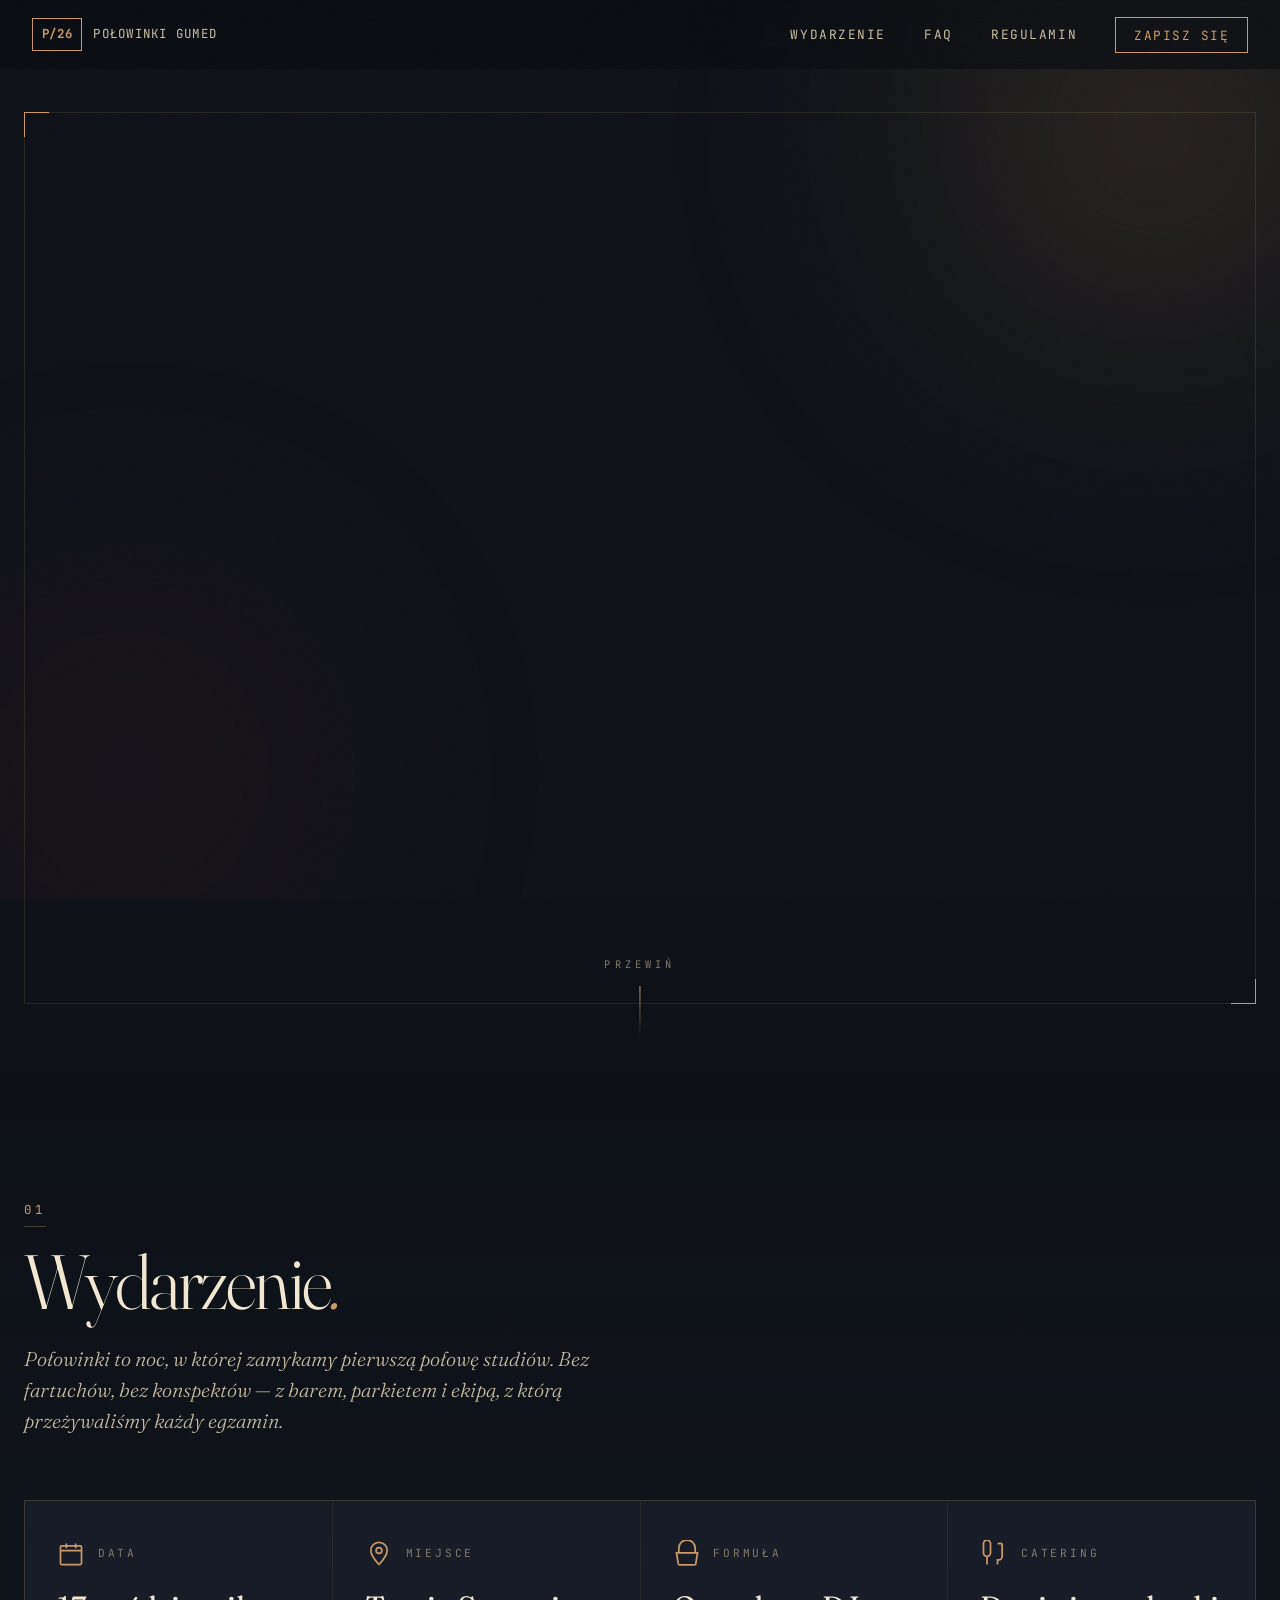
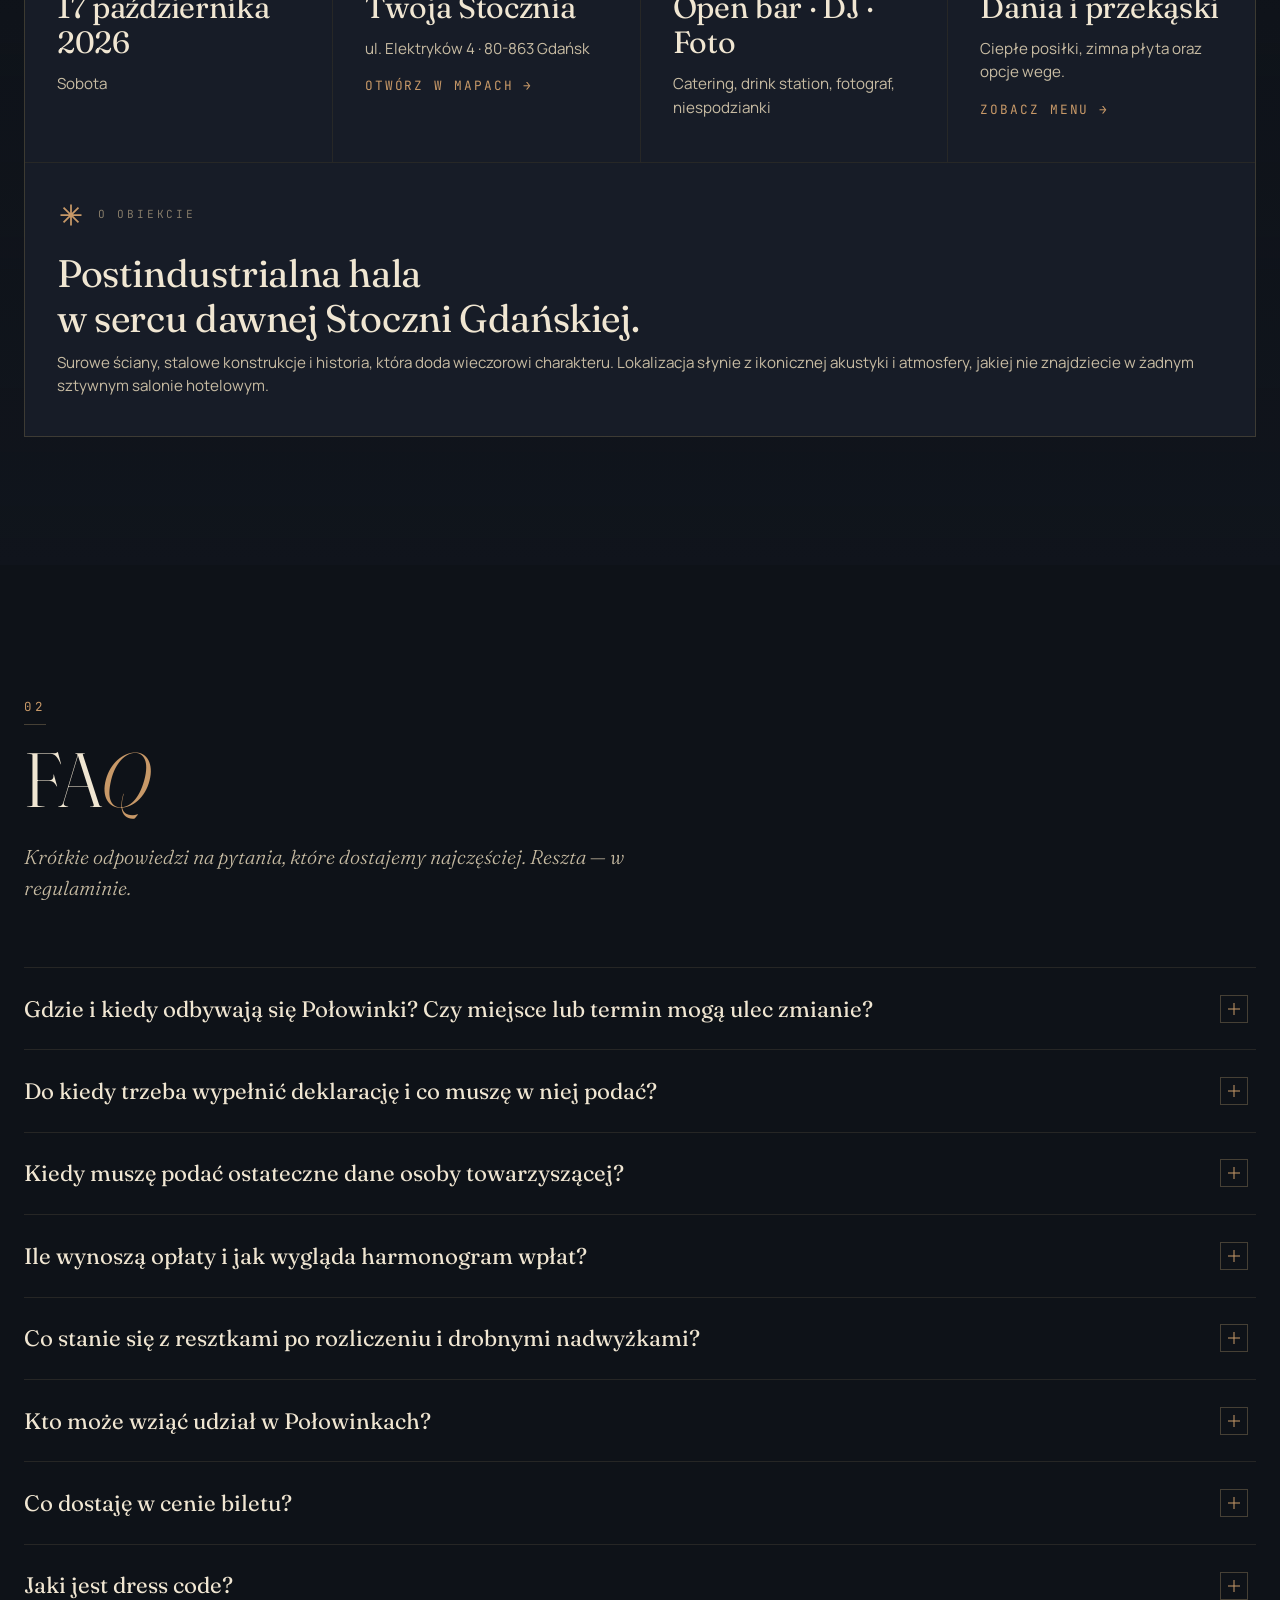
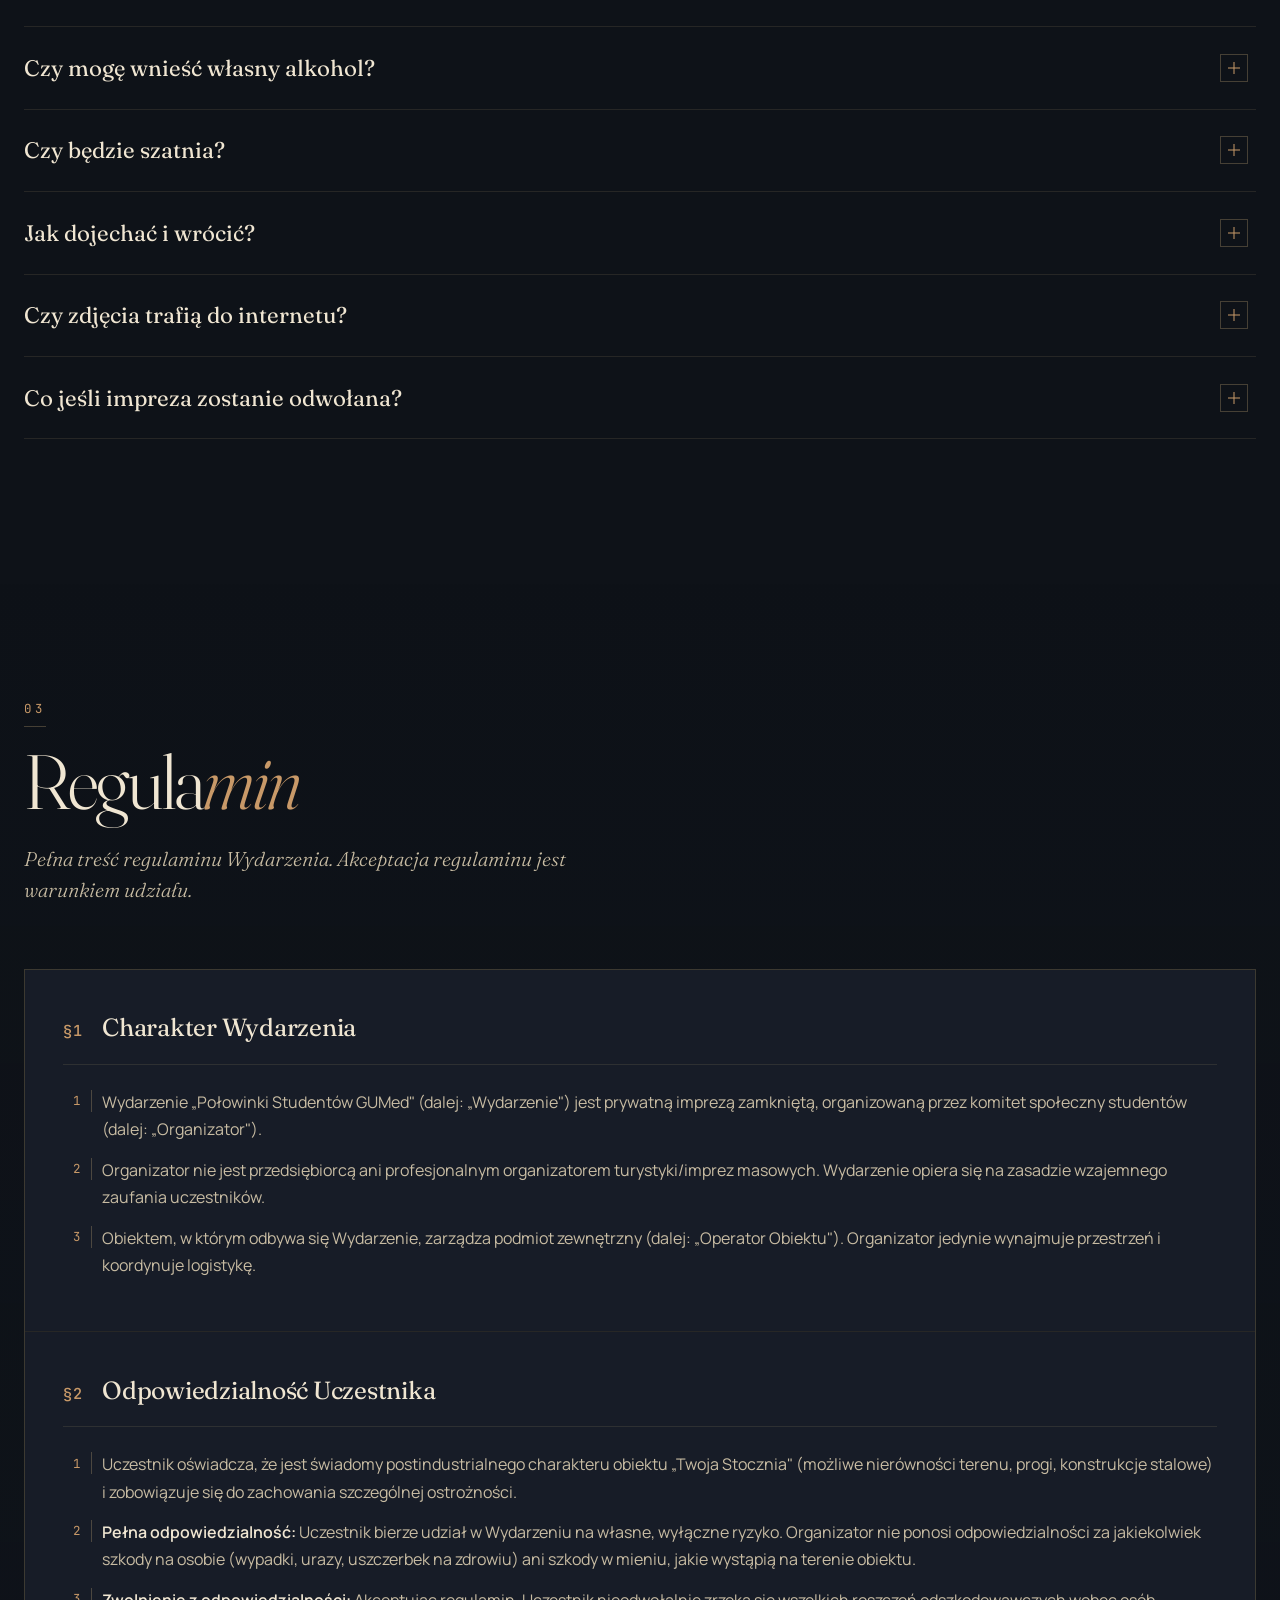
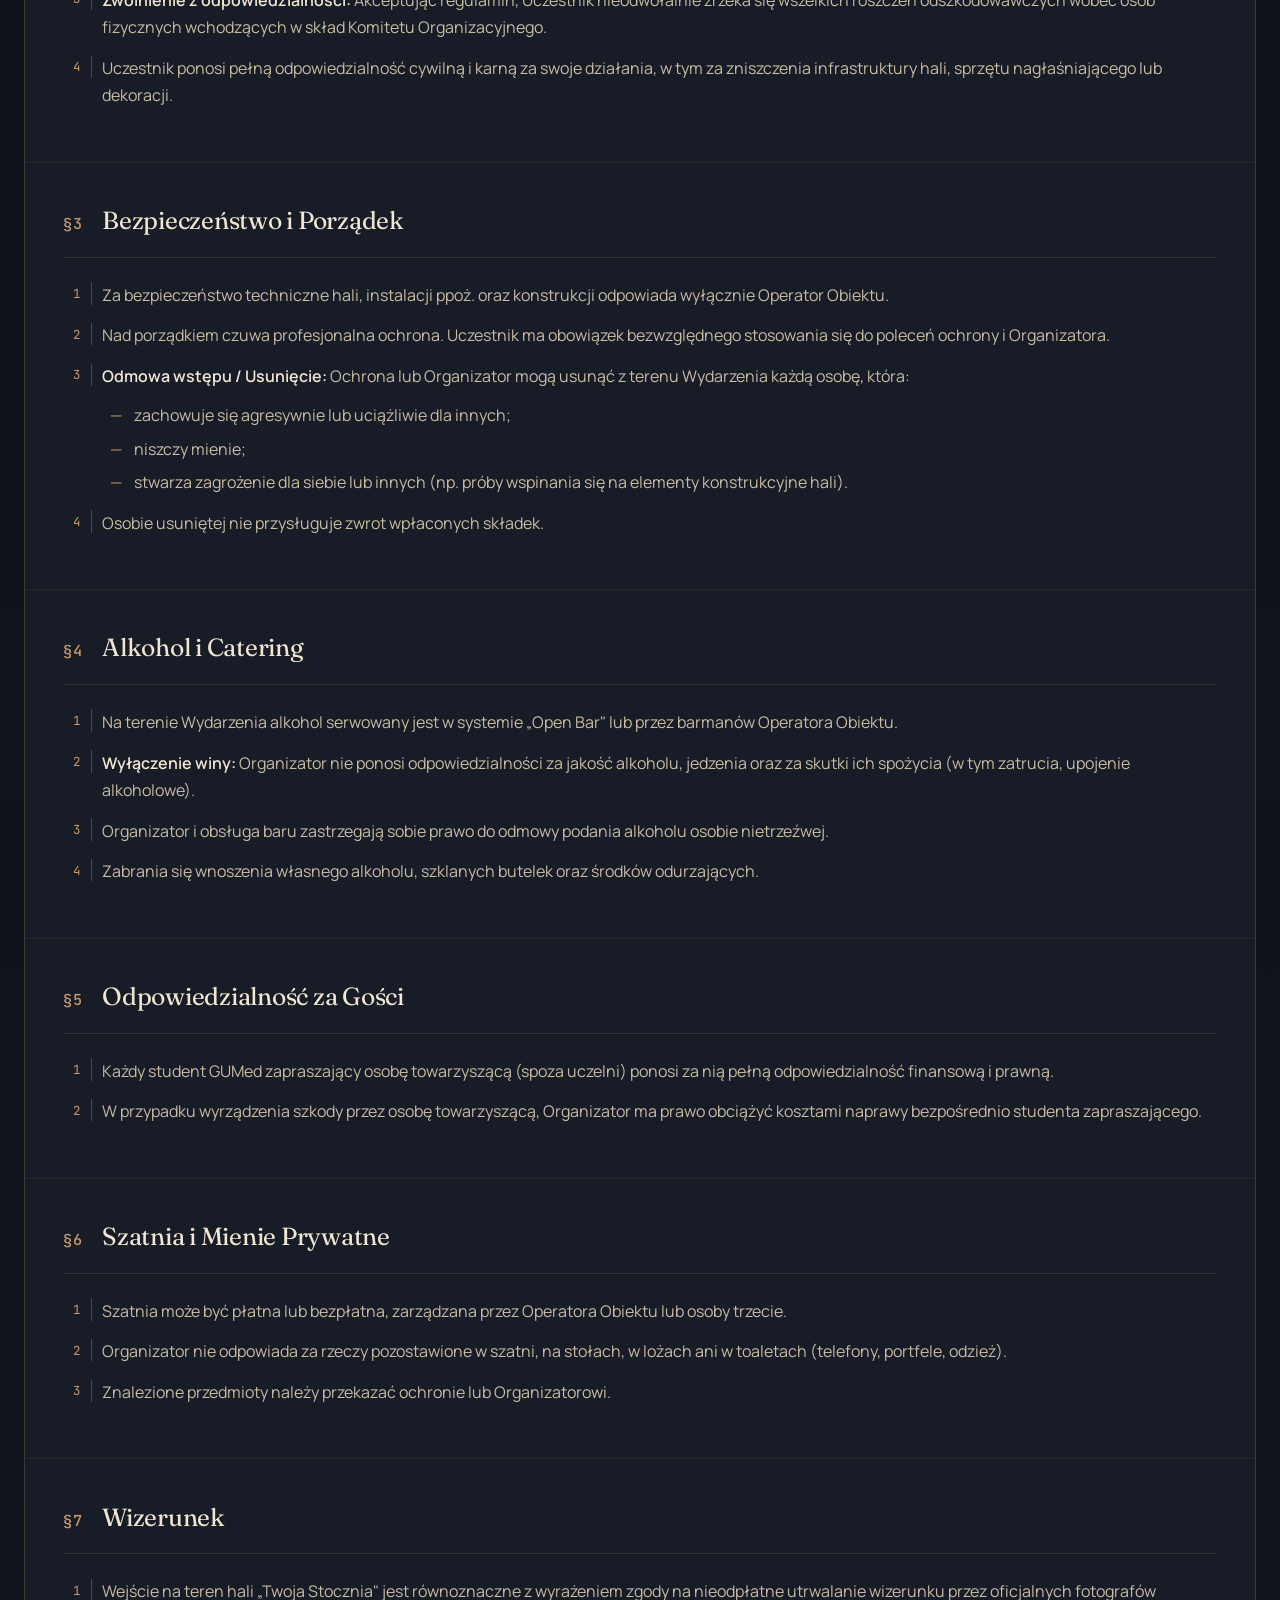
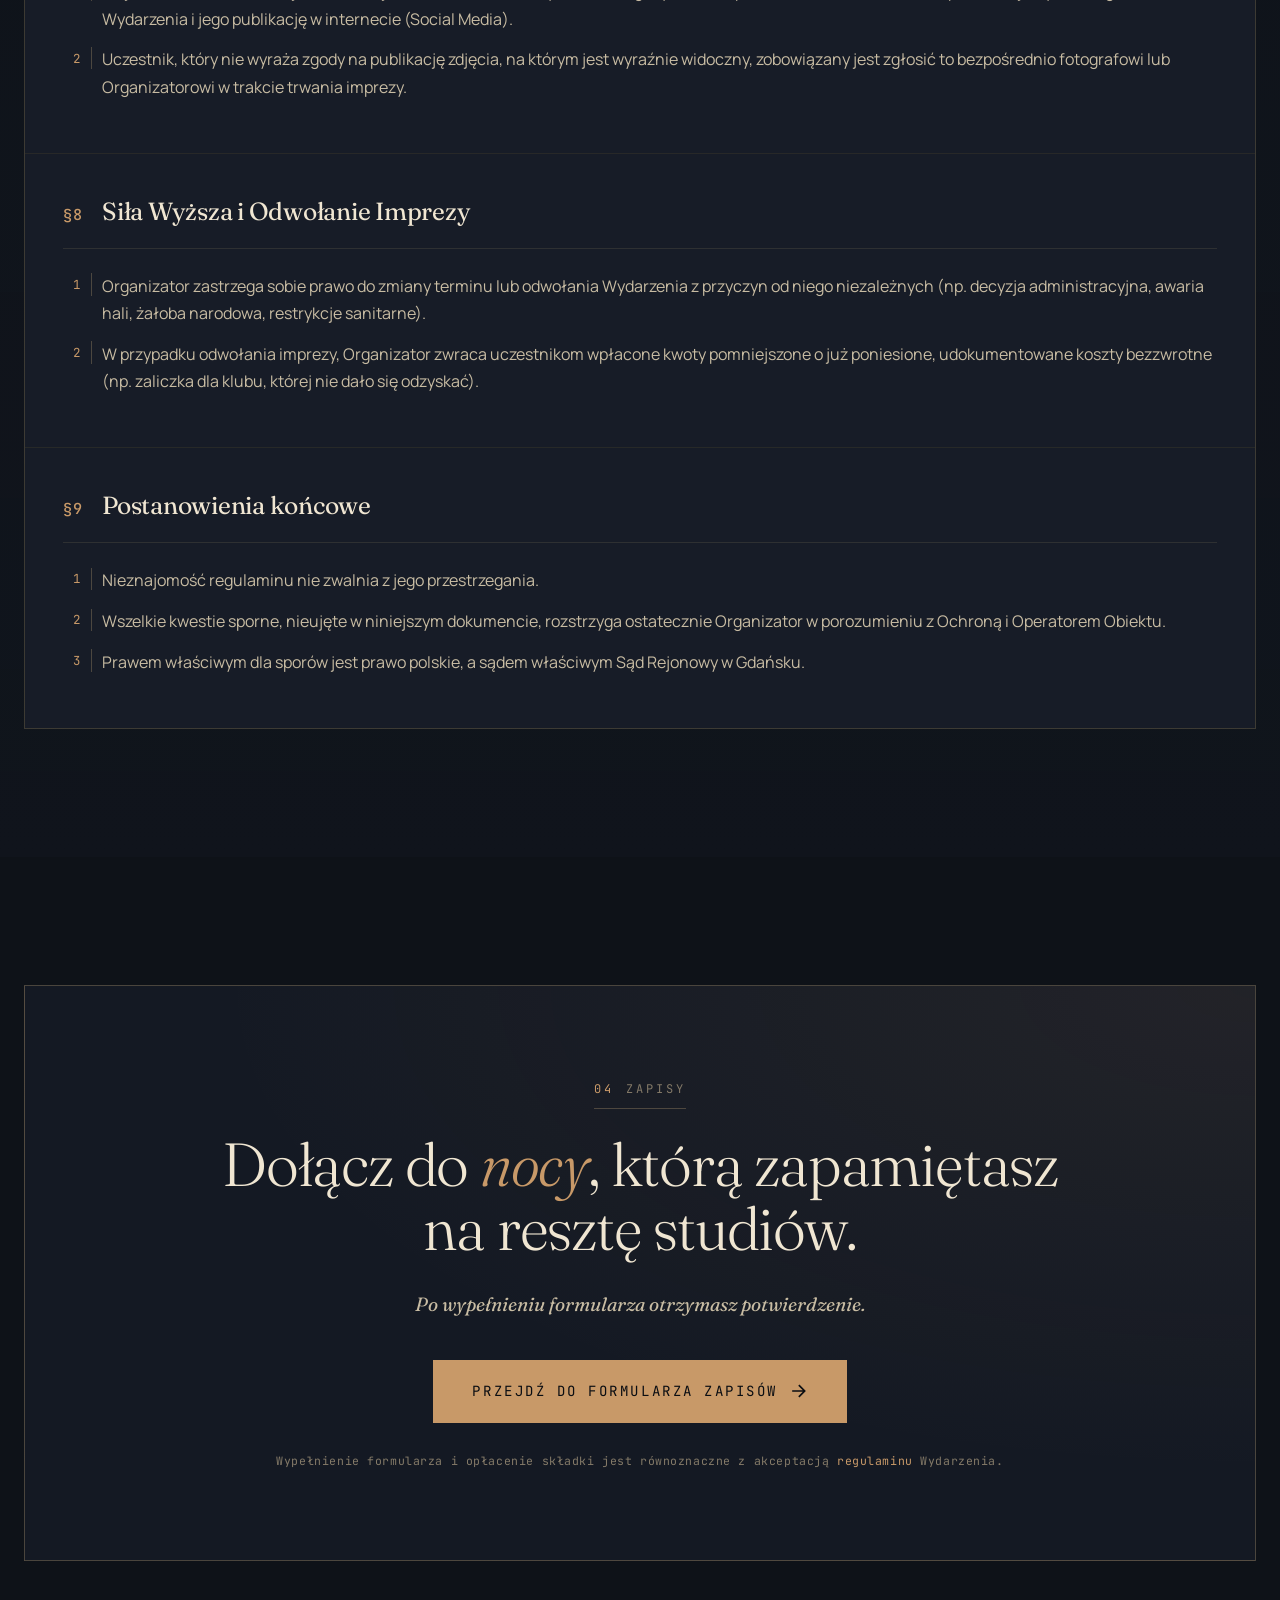
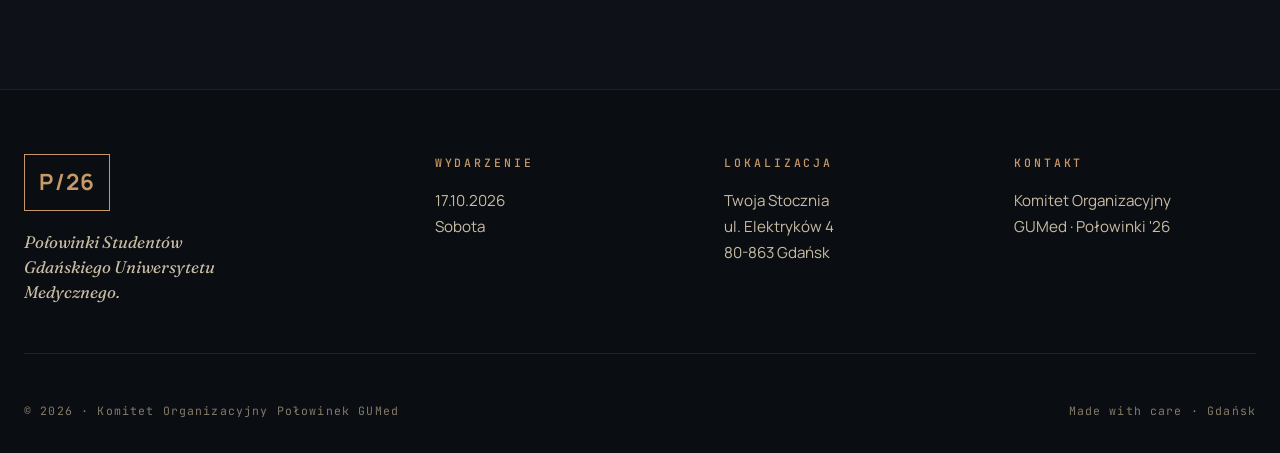
==== index.html @ 8d9089cb "Add files via upload" ====
<!DOCTYPE html>
<html lang="pl">
<head>
    <meta charset="UTF-8">
    <meta name="viewport" content="width=device-width, initial-scale=1.0">
    <meta name="description" content="Połowinki Studentów GUMed 2026 — 17 października, Twoja Stocznia w Gdańsku. Wieczór, który zapamiętasz na resztę studiów.">
    <meta property="og:title" content="Połowinki GUMed 2026">
    <meta property="og:description" content="17.10.2026 · Twoja Stocznia · Gdańsk">
    <title>Połowinki GUMed 2026 — Twoja Stocznia</title>

    <link rel="preconnect" href="https://fonts.googleapis.com">
    <link rel="preconnect" href="https://fonts.gstatic.com" crossorigin>
    <link href="https://fonts.googleapis.com/css2?family=Fraunces:ital,opsz,wght@0,9..144,300..900;1,9..144,300..900&family=Manrope:wght@300;400;500;600;700&family=JetBrains+Mono:wght@300;400;500;700&display=swap" rel="stylesheet">

    <link rel="stylesheet" href="styles.css">
</head>
<body>

    <!-- Grain overlay -->
    <div class="grain" aria-hidden="true"></div>

    <!-- Ambient glow -->
    <div class="ambient" aria-hidden="true">
        <div class="glow glow-1"></div>
        <div class="glow glow-2"></div>
    </div>

    <!-- Nav -->
    <nav class="nav">
        <div class="nav-inner">
            <a href="#top" class="nav-brand">
                <span class="brand-mark">P/26</span>
                <span class="brand-text">Połowinki GUMed</span>
            </a>
            <ul class="nav-links">
                <li><a href="#wydarzenie">Wydarzenie</a></li>
                <li><a href="#faq">FAQ</a></li>
                <li><a href="#regulamin">Regulamin</a></li>
                <li><a href="#zapisy" class="nav-cta">Zapisz się</a></li>
            </ul>
            <button class="nav-toggle" aria-label="Menu" aria-expanded="false">
                <span></span><span></span><span></span>
            </button>
        </div>
    </nav>

    <!-- HERO -->
    <header id="top" class="hero">
        <div class="hero-frame">

            <div class="hero-meta hero-meta-tl reveal">
                <span class="line"></span>
                <span>54°21′57″N · 18°39′07″E</span>
            </div>
            <div class="hero-meta hero-meta-tr reveal">
                <span>Hala / Twoja Stocznia</span>
                <span class="line"></span>
            </div>

            <div class="hero-content">
                <p class="eyebrow reveal">Gdański Uniwersytet Medyczny · Edycja 2026</p>

                <h1 class="hero-title">
                    <span class="reveal">Poło<em>winki</em></span>
                    <span class="hero-year reveal">'26</span>
                </h1>

                <p class="hero-tagline reveal">
                    Pół drogi za nami. Wieczór, który warto zapamiętać —<br>
                    w hali, która sama jest legendą.
                </p>

                <!-- COUNTDOWN -->
                <div class="countdown reveal" aria-label="Odliczanie do wydarzenia">
                    <div class="countdown-label">
                        <span class="line short"></span>
                        <span>Do startu</span>
                        <span class="line short"></span>
                    </div>
                    <div class="countdown-grid">
                        <div class="cd-unit">
                            <span class="cd-value" id="cd-days">000</span>
                            <span class="cd-key">dni</span>
                        </div>
                        <div class="cd-sep">:</div>
                        <div class="cd-unit">
                            <span class="cd-value" id="cd-hours">00</span>
                            <span class="cd-key">godz</span>
                        </div>
                        <div class="cd-sep">:</div>
                        <div class="cd-unit">
                            <span class="cd-value" id="cd-minutes">00</span>
                            <span class="cd-key">min</span>
                        </div>
                        <div class="cd-sep">:</div>
                        <div class="cd-unit">
                            <span class="cd-value" id="cd-seconds">00</span>
                            <span class="cd-key">sek</span>
                        </div>
                    </div>
                </div>

                <div class="hero-cta reveal">
                    <a href="#zapisy" class="btn btn-primary">
                        <span>Rezerwuję miejsce</span>
                        <svg width="16" height="16" viewBox="0 0 24 24" fill="none" stroke="currentColor" stroke-width="2"><path d="M5 12h14M13 5l7 7-7 7"/></svg>
                    </a>
                    <a href="#wydarzenie" class="btn btn-ghost">
                        <span>Co, gdzie, kiedy</span>
                    </a>
                </div>
            </div>

            <div class="hero-meta hero-meta-bl reveal">
                <span class="line"></span>
                <span>17 · 10 · 2026</span>
            </div>
            <div class="hero-meta hero-meta-br reveal">
                <span>Sobota</span>
                <span class="line"></span>
            </div>
        </div>

        <div class="scroll-cue" aria-hidden="true">
            <span>przewiń</span>
            <span class="scroll-line"></span>
        </div>
    </header>

    <!-- WYDARZENIE / DETAILS -->
    <section id="wydarzenie" class="section section-details">
        <div class="container">
            <div class="section-head">
                <span class="section-num">01</span>
                <h2 class="section-title">Wydarzenie<em>.</em></h2>
                <p class="section-lede">
                    Połowinki to noc, w której zamykamy pierwszą połowę studiów. Bez fartuchów, bez konspektów —
                    z barem, parkietem i ekipą, z którą przeżywaliśmy każdy egzamin.
                </p>
            </div>

            <div class="details-grid">
                <article class="detail-card">
                    <div class="detail-card-head">
                        <span class="detail-icon">
                            <svg viewBox="0 0 24 24" fill="none" stroke="currentColor" stroke-width="1.5">
                                <rect x="3" y="5" width="18" height="16" rx="1"/>
                                <path d="M3 9h18M8 3v4M16 3v4"/>
                            </svg>
                        </span>
                        <span class="detail-label">Data</span>
                    </div>
                    <h3 class="detail-value">17 października 2026</h3>
                    <p class="detail-meta">Sobota</p>
                </article>

                <article class="detail-card">
                    <div class="detail-card-head">
                        <span class="detail-icon">
                            <svg viewBox="0 0 24 24" fill="none" stroke="currentColor" stroke-width="1.5">
                                <path d="M12 21s-7-7.5-7-12a7 7 0 0114 0c0 4.5-7 12-7 12z"/>
                                <circle cx="12" cy="9" r="2.5"/>
                            </svg>
                        </span>
                        <span class="detail-label">Miejsce</span>
                    </div>
                    <h3 class="detail-value">Twoja Stocznia</h3>
                    <p class="detail-meta">ul. Elektryków 4 · 80-863 Gdańsk</p>
                    <a href="https://maps.google.com/?q=Twoja+Stocznia+Elektryk%C3%B3w+4+Gda%C5%84sk" target="_blank" rel="noopener" class="detail-link">
                        Otwórz w mapach →
                    </a>
                </article>

                <article class="detail-card">
                    <div class="detail-card-head">
                        <span class="detail-icon">
                            <svg viewBox="0 0 24 24" fill="none" stroke="currentColor" stroke-width="1.5">
                                <path d="M5 11V7a7 7 0 0114 0v4"/>
                                <path d="M3 11h18l-1.5 9.5a1 1 0 01-1 .85h-13a1 1 0 01-1-.85L3 11z"/>
                            </svg>
                        </span>
                        <span class="detail-label">Formuła</span>
                    </div>
                    <h3 class="detail-value">Open bar · DJ · Foto</h3>
                    <p class="detail-meta">Catering, drink station, fotograf, niespodzianki</p>
                </article>

                <article class="detail-card">
                    <div class="detail-card-head">
                        <span class="detail-icon">
                            <svg viewBox="0 0 24 24" fill="none" stroke="currentColor" stroke-width="1.5">
                                <path d="M9 11V3a3 3 0 00-6 0v8c0 1.66 1.34 3 3 3h0c1.66 0 3-1.34 3-3z"/>
                                <path d="M6 14v7"/>
                                <path d="M19 3v11c0 1.66-1.34 3-3 3h-1v4"/>
                                <path d="M15 3h4"/>
                            </svg>
                        </span>
                        <span class="detail-label">Catering</span>
                    </div>
                    <h3 class="detail-value">Dania i przekąski</h3>
                    <p class="detail-meta">Ciepłe posiłki, zimna płyta oraz opcje wege.</p>
                    <a href="https://docs.google.com/document/d/1LWWIO0peQZLAxdT-zgbUD914sLw5LqYyNw_L5iSybtc/edit?usp=sharing" target="_blank" class="detail-link">
                        Zobacz menu →
                    </a>
                </article>

                <article class="detail-card detail-card-wide">
                    <div class="detail-card-head">
                        <span class="detail-icon">
                            <svg viewBox="0 0 24 24" fill="none" stroke="currentColor" stroke-width="1.5">
                                <path d="M12 3v18M3 12h18M5.6 5.6l12.8 12.8M18.4 5.6L5.6 18.4"/>
                            </svg>
                        </span>
                        <span class="detail-label">O obiekcie</span>
                    </div>
                    <h3 class="detail-value">Postindustrialna hala<br>w sercu dawnej Stoczni Gdańskiej.</h3>
                    <p class="detail-meta">
                        Surowe ściany, stalowe konstrukcje i historia, która doda wieczorowi charakteru.
                        Lokalizacja słynie z ikonicznej akustyki i atmosfery, jakiej nie znajdziecie w żadnym sztywnym salonie hotelowym.
                    </p>
                </article>
            </div>
        </div>
    </section>

    <!-- FAQ -->
    <section id="faq" class="section section-faq">
        <div class="container">
            <div class="section-head">
                <span class="section-num">02</span>
                <h2 class="section-title">FA<em>Q</em></h2>
                <p class="section-lede">Krótkie odpowiedzi na pytania, które dostajemy najczęściej. Reszta — w regulaminie.</p>
            </div>

            <div class="faq-list">
                
                <!-- Zaktualizowane pytania o wydarzenie i logistykę -->
                <details class="faq-item">
                    <summary>
                        <span class="faq-q">Gdzie i kiedy odbywają się Połowinki? Czy miejsce lub termin mogą ulec zmianie?</span>
                        <span class="faq-icon" aria-hidden="true"></span>
                    </summary>
                    <div class="faq-a">
                        <p>Widzimy się w sobotę 17 października w obiekcie Twoja Stocznia przy ul. Elektryków 4 w Gdańsku. Zmiana terminu lub miejsca nie wchodzi w grę – data i lokalizacja są już ostatecznie przypieczętowane.</p>
                    </div>
                </details>
                
                <details class="faq-item">
                    <summary>
                        <span class="faq-q">Do kiedy trzeba wypełnić deklarację i co muszę w niej podać?</span>
                        <span class="faq-icon" aria-hidden="true"></span>
                    </summary>
                    <div class="faq-a">
                        <p>Formularz deklaracji należy wypełnić do 13 maja (środa). Zależy nam, abyś na tym etapie podjął ostateczną decyzję co do tego, czy bierzesz w wydarzeniu udział z osobą towarzyszącą, czy decydujesz się na bilet pojedynczy.</p>
                    </div>
                </details>

                <details class="faq-item">
                    <summary>
                        <span class="faq-q">Kiedy muszę podać ostateczne dane osoby towarzyszącej?</span>
                        <span class="faq-icon" aria-hidden="true"></span>
                    </summary>
                    <div class="faq-a">
                        <p>Imię i nazwisko Twojej osoby towarzyszącej będziemy zbierać bliżej wydarzenia – możesz spodziewać się formularza w tej sprawie na przełomie lipca i sierpnia.</p>
                    </div>
                </details>

                <details class="faq-item">
                    <summary>
                        <span class="faq-q">Ile wynoszą opłaty i jak wygląda harmonogram wpłat?</span>
                        <span class="faq-icon" aria-hidden="true"></span>
                    </summary>
                    <div class="faq-a">
                        <p>Całkowity koszt uczestnictwa wyniesie około 600 zł (zakładamy wahania rzędu +/- 25 zł, w zależności od ostatecznych wycen ubezpieczenia i dekoracji). Aby ułatwić Wam płatność, koszty rozbijemy na 3 transze o podobnej wysokości (do ok. 200 zł). Pierwsza wpłata mija 15 maja, a druga do końca czerwca.</p>
                    </div>
                </details>

                <details class="faq-item">
                    <summary>
                        <span class="faq-q">Co stanie się z resztkami po rozliczeniu i drobnymi nadwyżkami?</span>
                        <span class="faq-icon" aria-hidden="true"></span>
                    </summary>
                    <div class="faq-a">
                        <p>Ze względów logistycznych i ze względu na bardzo niską wartość jednostkową (szacunkowo około 1,50 – 2,00 zł na osobę w przeliczeniu), niewykorzystane końcówki z budżetu imprezy nie będą zwracane. Zamiast tego cała zebrana w ten sposób pula zostanie przekazana w imieniu studentów na wsparcie wybranych organizacji charytatywnych.</p>
                    </div>
                </details>

                <!-- Pozostałe, istniejące pytania wpisujące się w wytyczne -->
                <details class="faq-item">
                    <summary>
                        <span class="faq-q">Kto może wziąć udział w Połowinkach?</span>
                        <span class="faq-icon" aria-hidden="true"></span>
                    </summary>
                    <div class="faq-a">
                        <p>Wydarzenie jest skierowane przede wszystkim do studentów GUMed znajdujących się w połowie studiów. Każdy student może zaprosić jedną osobę towarzyszącą — także spoza uczelni — i ponosi za nią pełną odpowiedzialność.</p>
                    </div>
                </details>

                <details class="faq-item">
                    <summary>
                        <span class="faq-q">Co dostaję w cenie biletu?</span>
                        <span class="faq-icon" aria-hidden="true"></span>
                    </summary>
                    <div class="faq-a">
                        <p>Wstęp na wydarzenie, open bar, catering, oprawę muzyczną (DJ), profesjonalną fotorelację, ubezpieczenie oraz dekoracje. Szczegółowy zakres pojawi się w mailu po zapisach.</p>
                    </div>
                </details>

                <details class="faq-item">
                    <summary>
                        <span class="faq-q">Jaki jest dress code?</span>
                        <span class="faq-icon" aria-hidden="true"></span>
                    </summary>
                    <div class="faq-a">
                        <p> Elegancki - koszula lub marynarka mile widziana. Pamiętajcie jednak, że obiekt jest postindustrialny, są progi i nierówności — szpilki na własne ryzyko, sneakersy też dadzą radę, jeśli stylowe.</p>
                    </div>
                </details>

                <details class="faq-item">
                    <summary>
                        <span class="faq-q">Czy mogę wnieść własny alkohol?</span>
                        <span class="faq-icon" aria-hidden="true"></span>
                    </summary>
                    <div class="faq-a">
                        <p>Absolutnie nie. Cały alkohol serwowany jest na miejscu w ramach open baru przez profesjonalną obsługę obiektu. Wnoszenie własnego alkoholu, jakichkolwiek szklanych butelek oraz środków odurzających jest surowo zabronione.</p>
                    </div>
                </details>

                <details class="faq-item">
                    <summary>
                        <span class="faq-q">Czy będzie szatnia?</span>
                        <span class="faq-icon" aria-hidden="true"></span>
                    </summary>
                    <div class="faq-a">
                        <p>Tak — szatnia jest prowadzona przez Operatora Obiektu lub firmę zewnętrzną i może być płatna. Organizator nie odpowiada za rzeczy wartościowe pozostawione w szatni, lożach ani na stołach.</p>
                    </div>
                </details>

                <details class="faq-item">
                    <summary>
                        <span class="faq-q">Jak dojechać i wrócić?</span>
                        <span class="faq-icon" aria-hidden="true"></span>
                    </summary>
                    <div class="faq-a">
                        <p>Twoja Stocznia leży 10 min spacerem od stacji SKM Gdańsk Stocznia. Polecamy komunikację publiczną do północy oraz aplikacje typu Uber/Bolt po imprezie. Parking w okolicy jest ograniczony — nie planujcie wracać autem.</p>
                    </div>
                </details>

                <details class="faq-item">
                    <summary>
                        <span class="faq-q">Czy zdjęcia trafią do internetu?</span>
                        <span class="faq-icon" aria-hidden="true"></span>
                    </summary>
                    <div class="faq-a">
                        <p>Tak — wejście na halę oznacza zgodę na utrwalanie wizerunku przez oficjalnych fotografów i publikację w social media. Jeśli nie chcesz, by konkretne zdjęcie z Twoim wyraźnym wizerunkiem zostało opublikowane — zgłoś to fotografowi lub Organizatorowi w trakcie wydarzenia.</p>
                    </div>
                </details>

                <details class="faq-item">
                    <summary>
                        <span class="faq-q">Co jeśli impreza zostanie odwołana?</span>
                        <span class="faq-icon" aria-hidden="true"></span>
                    </summary>
                    <div class="faq-a">
                        <p>W przypadku odwołania z przyczyn niezależnych od Organizatora (siła wyższa, decyzje administracyjne, awaria obiektu) zwracamy uczestnikom wpłacone kwoty pomniejszone o już poniesione, udokumentowane koszty bezzwrotne (np. zaliczki dla podwykonawców).</p>
                    </div>
                </details>
            </div>
        </div>
    </section>
    <!-- REGULAMIN -->
    <section id="regulamin" class="section section-rules">
        <div class="container">
            <div class="section-head">
                <span class="section-num">03</span>
                <h2 class="section-title">Regula<em>min</em></h2>
                <p class="section-lede">Pełna treść regulaminu Wydarzenia. Akceptacja regulaminu jest warunkiem udziału.</p>
            </div>

            <div class="rules-doc">
                <article class="rule">
                    <header><span class="rule-num">§1</span><h3>Charakter Wydarzenia</h3></header>
                    <ol>
                        <li>Wydarzenie „Połowinki Studentów GUMed" (dalej: „Wydarzenie") jest prywatną imprezą zamkniętą, organizowaną przez komitet społeczny studentów (dalej: „Organizator").</li>
                        <li>Organizator nie jest przedsiębiorcą ani profesjonalnym organizatorem turystyki/imprez masowych. Wydarzenie opiera się na zasadzie wzajemnego zaufania uczestników.</li>
                        <li>Obiektem, w którym odbywa się Wydarzenie, zarządza podmiot zewnętrzny (dalej: „Operator Obiektu"). Organizator jedynie wynajmuje przestrzeń i koordynuje logistykę.</li>
                    </ol>
                </article>

                <article class="rule">
                    <header><span class="rule-num">§2</span><h3>Odpowiedzialność Uczestnika</h3></header>
                    <ol>
                        <li>Uczestnik oświadcza, że jest świadomy postindustrialnego charakteru obiektu „Twoja Stocznia" (możliwe nierówności terenu, progi, konstrukcje stalowe) i zobowiązuje się do zachowania szczególnej ostrożności.</li>
                        <li><strong>Pełna odpowiedzialność:</strong> Uczestnik bierze udział w Wydarzeniu na własne, wyłączne ryzyko. Organizator nie ponosi odpowiedzialności za jakiekolwiek szkody na osobie (wypadki, urazy, uszczerbek na zdrowiu) ani szkody w mieniu, jakie wystąpią na terenie obiektu.</li>
                        <li><strong>Zwolnienie z odpowiedzialności:</strong> Akceptując regulamin, Uczestnik nieodwołalnie zrzeka się wszelkich roszczeń odszkodowawczych wobec osób fizycznych wchodzących w skład Komitetu Organizacyjnego.</li>
                        <li>Uczestnik ponosi pełną odpowiedzialność cywilną i karną za swoje działania, w tym za zniszczenia infrastruktury hali, sprzętu nagłaśniającego lub dekoracji.</li>
                    </ol>
                </article>

                <article class="rule">
                    <header><span class="rule-num">§3</span><h3>Bezpieczeństwo i Porządek</h3></header>
                    <ol>
                        <li>Za bezpieczeństwo techniczne hali, instalacji ppoż. oraz konstrukcji odpowiada wyłącznie Operator Obiektu.</li>
                        <li>Nad porządkiem czuwa profesjonalna ochrona. Uczestnik ma obowiązek bezwzględnego stosowania się do poleceń ochrony i Organizatora.</li>
                        <li><strong>Odmowa wstępu / Usunięcie:</strong> Ochrona lub Organizator mogą usunąć z terenu Wydarzenia każdą osobę, która:
                            <ul>
                                <li>zachowuje się agresywnie lub uciążliwie dla innych;</li>
                                <li>niszczy mienie;</li>
                                <li>stwarza zagrożenie dla siebie lub innych (np. próby wspinania się na elementy konstrukcyjne hali).</li>
                            </ul>
                        </li>
                        <li>Osobie usuniętej nie przysługuje zwrot wpłaconych składek.</li>
                    </ol>
                </article>

                <article class="rule">
                    <header><span class="rule-num">§4</span><h3>Alkohol i Catering</h3></header>
                    <ol>
                        <li>Na terenie Wydarzenia alkohol serwowany jest w systemie „Open Bar" lub przez barmanów Operatora Obiektu.</li>
                        <li><strong>Wyłączenie winy:</strong> Organizator nie ponosi odpowiedzialności za jakość alkoholu, jedzenia oraz za skutki ich spożycia (w tym zatrucia, upojenie alkoholowe).</li>
                        <li>Organizator i obsługa baru zastrzegają sobie prawo do odmowy podania alkoholu osobie nietrzeźwej.</li>
                        <li>Zabrania się wnoszenia własnego alkoholu, szklanych butelek oraz środków odurzających.</li>
                    </ol>
                </article>

                <article class="rule">
                    <header><span class="rule-num">§5</span><h3>Odpowiedzialność za Gości</h3></header>
                    <ol>
                        <li>Każdy student GUMed zapraszający osobę towarzyszącą (spoza uczelni) ponosi za nią pełną odpowiedzialność finansową i prawną.</li>
                        <li>W przypadku wyrządzenia szkody przez osobę towarzyszącą, Organizator ma prawo obciążyć kosztami naprawy bezpośrednio studenta zapraszającego.</li>
                    </ol>
                </article>

                <article class="rule">
                    <header><span class="rule-num">§6</span><h3>Szatnia i Mienie Prywatne</h3></header>
                    <ol>
                        <li>Szatnia może być płatna lub bezpłatna, zarządzana przez Operatora Obiektu lub osoby trzecie.</li>
                        <li>Organizator nie odpowiada za rzeczy pozostawione w szatni, na stołach, w lożach ani w toaletach (telefony, portfele, odzież).</li>
                        <li>Znalezione przedmioty należy przekazać ochronie lub Organizatorowi.</li>
                    </ol>
                </article>

                <article class="rule">
                    <header><span class="rule-num">§7</span><h3>Wizerunek</h3></header>
                    <ol>
                        <li>Wejście na teren hali „Twoja Stocznia" jest równoznaczne z wyrażeniem zgody na nieodpłatne utrwalanie wizerunku przez oficjalnych fotografów Wydarzenia i jego publikację w internecie (Social Media).</li>
                        <li>Uczestnik, który nie wyraża zgody na publikację zdjęcia, na którym jest wyraźnie widoczny, zobowiązany jest zgłosić to bezpośrednio fotografowi lub Organizatorowi w trakcie trwania imprezy.</li>
                    </ol>
                </article>

                <article class="rule">
                    <header><span class="rule-num">§8</span><h3>Siła Wyższa i Odwołanie Imprezy</h3></header>
                    <ol>
                        <li>Organizator zastrzega sobie prawo do zmiany terminu lub odwołania Wydarzenia z przyczyn od niego niezależnych (np. decyzja administracyjna, awaria hali, żałoba narodowa, restrykcje sanitarne).</li>
                        <li>W przypadku odwołania imprezy, Organizator zwraca uczestnikom wpłacone kwoty pomniejszone o już poniesione, udokumentowane koszty bezzwrotne (np. zaliczka dla klubu, której nie dało się odzyskać).</li>
                    </ol>
                </article>

                <article class="rule">
                    <header><span class="rule-num">§9</span><h3>Postanowienia końcowe</h3></header>
                    <ol>
                        <li>Nieznajomość regulaminu nie zwalnia z jego przestrzegania.</li>
                        <li>Wszelkie kwestie sporne, nieujęte w niniejszym dokumencie, rozstrzyga ostatecznie Organizator w porozumieniu z Ochroną i Operatorem Obiektu.</li>
                        <li>Prawem właściwym dla sporów jest prawo polskie, a sądem właściwym Sąd Rejonowy w Gdańsku.</li>
                    </ol>
                </article>
            </div>
        </div>
    </section>

    <!-- CTA / ZAPISY -->
    <section id="zapisy" class="section section-cta">
        <div class="container">
            <div class="cta-card">
                <div class="cta-meta">
                    <span class="cta-num">04</span>
                    <span class="cta-tag">Zapisy</span>
                </div>
                <h2 class="cta-title">Dołącz do <em>nocy</em>, którą zapamiętasz<br>na resztę studiów.</h2>
                <p class="cta-lede">
                    Po wypełnieniu formularza otrzymasz potwierdzenie.
                </p>
                <a href="https://forms.gle/XDMpX6QC5S7pXeQ99" class="btn btn-primary btn-large" target="_blank" rel="noopener">
    <span>Przejdź do formularza zapisów</span>
    <svg width="20" height="20" viewBox="0 0 24 24" fill="none" stroke="currentColor" stroke-width="2"><path d="M5 12h14M13 5l7 7-7 7"/></svg>
</a> 
                <p class="cta-fineprint">
                    Wypełnienie formularza i opłacenie składki jest równoznaczne z akceptacją <a href="#regulamin">regulaminu</a> Wydarzenia.
                </p>
            </div>
        </div>
    </section>

    <!-- FOOTER -->
    <footer class="footer">
        <div class="container">
            <div class="footer-grid">
                <div class="footer-brand">
                    <div class="brand-mark big">P/26</div>
                    <p class="footer-tagline">Połowinki Studentów<br>Gdańskiego Uniwersytetu Medycznego.</p>
                </div>
                <div class="footer-col">
                    <h4>Wydarzenie</h4>
                    <p>17.10.2026<br>Sobota</p>
                </div>
                <div class="footer-col">
                    <h4>Lokalizacja</h4>
                    <p>Twoja Stocznia<br>ul. Elektryków 4<br>80-863 Gdańsk</p>
                </div>
                <div class="footer-col">
                    <h4>Kontakt</h4>
                    <p>Komitet Organizacyjny<br>GUMed · Połowinki '26</p>
                </div>
            </div>
            <div class="footer-bottom">
                <span>© 2026 · Komitet Organizacyjny Połowinek GUMed</span>
                <span>Made with care · Gdańsk</span>
            </div>
        </div>
    </footer>

    <script src="script.js"></script>
</body>
</html>
---- styles.css ----
/* ============================================
   POŁOWINKI GUMed 2026 — STYLES
   Industrial elegance · dark + copper · serif/mono
   ============================================ */

:root {
    /* Palette */
    --bg-deep:      #0a0d12;
    --bg-base:      #0e1218;
    --bg-elev:      #141923;
    --bg-card:      #171c27;
    --line:         rgba(214, 184, 130, 0.12);
    --line-strong:  rgba(214, 184, 130, 0.28);

    --ink:          #f0e6d2;
    --ink-soft:     #c8bca3;
    --ink-mute:     #847a68;

    --copper:       #c89968;
    --copper-warm:  #d8a572;
    --copper-deep:  #8a6440;
    --amber:        #e8b873;
    --wine:         #6b1f2a;

    /* Typography */
    --font-display: 'Fraunces', 'Georgia', serif;
    --font-body:    'Manrope', -apple-system, BlinkMacSystemFont, sans-serif;
    --font-mono:    'JetBrains Mono', 'SF Mono', monospace;

    /* Spacing */
    --section-pad: clamp(5rem, 10vw, 9rem);
}

* {
    box-sizing: border-box;
    margin: 0;
    padding: 0;
}

html {
    scroll-behavior: smooth;
    -webkit-text-size-adjust: 100%;
}

body {
    background: var(--bg-base);
    color: var(--ink);
    font-family: var(--font-body);
    font-size: 16px;
    line-height: 1.6;
    font-weight: 400;
    overflow-x: hidden;
    min-height: 100vh;
    position: relative;
    -webkit-font-smoothing: antialiased;
    -moz-osx-font-smoothing: grayscale;
}

::selection {
    background: var(--copper);
    color: var(--bg-deep);
}

a { color: inherit; text-decoration: none; }
em { font-style: italic; color: var(--copper); font-family: var(--font-display); }

/* ============================================
   ATMOSPHERE: grain + ambient glow
   ============================================ */

.grain {
    position: fixed;
    inset: 0;
    pointer-events: none;
    z-index: 100;
    opacity: 0.035;
    mix-blend-mode: overlay;
    background-image: url("data:image/svg+xml,%3Csvg viewBox='0 0 200 200' xmlns='http://www.w3.org/2000/svg'%3E%3Cfilter id='n'%3E%3CfeTurbulence type='fractalNoise' baseFrequency='0.9' numOctaves='3'/%3E%3C/filter%3E%3Crect width='100%25' height='100%25' filter='url(%23n)'/%3E%3C/svg%3E");
}

.ambient {
    position: fixed;
    inset: 0;
    pointer-events: none;
    z-index: 0;
    overflow: hidden;
}

.glow {
    position: absolute;
    border-radius: 50%;
    filter: blur(120px);
    opacity: 0.35;
}

.glow-1 {
    width: 60vw;
    height: 60vw;
    background: radial-gradient(circle, var(--copper-deep) 0%, transparent 60%);
    top: -20vw;
    right: -20vw;
    animation: drift1 24s ease-in-out infinite;
}

.glow-2 {
    width: 50vw;
    height: 50vw;
    background: radial-gradient(circle, var(--wine) 0%, transparent 60%);
    bottom: -15vw;
    left: -15vw;
    opacity: 0.25;
    animation: drift2 30s ease-in-out infinite;
}

@keyframes drift1 {
    0%, 100% { transform: translate(0, 0); }
    50%      { transform: translate(-4vw, 6vw); }
}
@keyframes drift2 {
    0%, 100% { transform: translate(0, 0); }
    50%      { transform: translate(5vw, -4vw); }
}

/* ============================================
   NAV
   ============================================ */

.nav {
    position: fixed;
    top: 0; left: 0; right: 0;
    z-index: 50;
    backdrop-filter: blur(12px);
    -webkit-backdrop-filter: blur(12px);
    background: rgba(10, 13, 18, 0.65);
    border-bottom: 1px solid transparent;
    transition: border-color .4s ease, background .4s ease;
}

.nav.scrolled {
    border-bottom-color: var(--line);
    background: rgba(10, 13, 18, 0.85);
}

.nav-inner {
    max-width: 1320px;
    margin: 0 auto;
    padding: 1.1rem 2rem;
    display: flex;
    align-items: center;
    justify-content: space-between;
    gap: 2rem;
}

.nav-brand {
    display: flex;
    align-items: center;
    gap: 0.7rem;
    font-family: var(--font-mono);
    font-size: 0.78rem;
    text-transform: uppercase;
    letter-spacing: 0.1em;
    color: var(--ink);
}

.brand-mark {
    display: inline-block;
    padding: 0.35rem 0.55rem;
    border: 1px solid var(--copper);
    color: var(--copper);
    font-weight: 700;
    letter-spacing: 0.05em;
    transition: all .3s ease;
}

.nav-brand:hover .brand-mark {
    background: var(--copper);
    color: var(--bg-deep);
}

.brand-mark.big {
    font-size: 1.4rem;
    padding: 0.6rem 0.9rem;
}

.brand-text { color: var(--ink-soft); }

.nav-links {
    display: flex;
    gap: 2.4rem;
    list-style: none;
    align-items: center;
}

.nav-links a {
    font-family: var(--font-mono);
    font-size: 0.8rem;
    text-transform: uppercase;
    letter-spacing: 0.12em;
    color: var(--ink-soft);
    position: relative;
    transition: color .25s ease;
}

.nav-links a:not(.nav-cta)::after {
    content: '';
    position: absolute;
    left: 0; right: 0;
    bottom: -6px;
    height: 1px;
    background: var(--copper);
    transform: scaleX(0);
    transform-origin: right;
    transition: transform .35s cubic-bezier(.7,0,.3,1);
}

.nav-links a:hover {
    color: var(--ink);
}
.nav-links a:not(.nav-cta):hover::after {
    transform: scaleX(1);
    transform-origin: left;
}

.nav-cta {
    padding: 0.55rem 1.1rem;
    border: 1px solid var(--copper);
    color: var(--copper) !important;
    transition: all .3s ease;
}

.nav-cta:hover {
    background: var(--copper);
    color: var(--bg-deep) !important;
}

.nav-toggle {
    display: none;
    background: transparent;
    border: 1px solid var(--line-strong);
    width: 42px; height: 42px;
    flex-direction: column;
    justify-content: center;
    align-items: center;
    gap: 4px;
    cursor: pointer;
    padding: 0;
}
.nav-toggle span {
    width: 18px;
    height: 1px;
    background: var(--ink);
    transition: all .3s ease;
}

/* ============================================
   HERO
   ============================================ */

.hero {
    position: relative;
    min-height: 100vh;
    padding: 7rem 1.5rem 4rem;
    display: flex;
    flex-direction: column;
    justify-content: center;
    z-index: 1;
}

.hero-frame {
    max-width: 1320px;
    width: 100%;
    margin: 0 auto;
    padding: clamp(1.5rem, 4vw, 3.5rem);
    border: 1px solid var(--line);
    position: relative;
}

/* Corner ornaments on hero frame */
.hero-frame::before,
.hero-frame::after {
    content: '';
    position: absolute;
    width: 24px;
    height: 24px;
    border: 1px solid var(--copper);
}
.hero-frame::before { top: -1px; left: -1px;  border-right: 0; border-bottom: 0; }
.hero-frame::after  { bottom: -1px; right: -1px; border-left: 0; border-top: 0; }

.hero-meta {
    position: absolute;
    display: flex;
    align-items: center;
    gap: 0.8rem;
    font-family: var(--font-mono);
    font-size: 0.72rem;
    text-transform: uppercase;
    letter-spacing: 0.18em;
    color: var(--ink-mute);
}

.hero-meta-tl { top: -0.6rem; left: 2rem; padding: 0 0.8rem; background: var(--bg-base); }
.hero-meta-tr { top: -0.6rem; right: 2rem; padding: 0 0.8rem; background: var(--bg-base); }
.hero-meta-bl { bottom: -0.6rem; left: 2rem; padding: 0 0.8rem; background: var(--bg-base); }
.hero-meta-br { bottom: -0.6rem; right: 2rem; padding: 0 0.8rem; background: var(--bg-base); }

.line {
    width: 32px;
    height: 1px;
    background: var(--copper);
    display: inline-block;
}
.line.short { width: 20px; }

.hero-content {
    text-align: center;
    padding: clamp(2rem, 6vw, 4rem) 0;
}

.eyebrow {
    font-family: var(--font-mono);
    font-size: 0.78rem;
    text-transform: uppercase;
    letter-spacing: 0.3em;
    color: var(--copper);
    margin-bottom: 2rem;
}

.hero-title {
    font-family: var(--font-display);
    font-weight: 300;
    font-size: clamp(3.5rem, 13vw, 11rem);
    line-height: 0.92;
    letter-spacing: -0.04em;
    color: var(--ink);
    margin-bottom: 2rem;
    font-variation-settings: "opsz" 144;
}

.hero-title em {
    font-style: italic;
    color: var(--copper);
    font-weight: 400;
}

.hero-year {
    display: inline-block;
    font-family: var(--font-mono);
    font-size: clamp(0.9rem, 1.6vw, 1.2rem);
    color: var(--ink-mute);
    letter-spacing: 0.15em;
    vertical-align: top;
    padding-top: clamp(1rem, 2vw, 2rem);
    margin-left: 0.6rem;
}

.hero-tagline {
    font-family: var(--font-display);
    font-style: italic;
    font-size: clamp(1.05rem, 1.9vw, 1.35rem);
    color: var(--ink-soft);
    max-width: 540px;
    margin: 0 auto 3.5rem;
    line-height: 1.5;
    font-weight: 300;
}

/* COUNTDOWN */
.countdown {
    display: flex;
    flex-direction: column;
    align-items: center;
    gap: 1.4rem;
    padding: 2rem 1.5rem;
    border-top: 1px solid var(--line);
    border-bottom: 1px solid var(--line);
    margin-bottom: 3rem;
}

.countdown-label {
    display: flex;
    align-items: center;
    gap: 0.9rem;
    font-family: var(--font-mono);
    font-size: 0.72rem;
    text-transform: uppercase;
    letter-spacing: 0.3em;
    color: var(--ink-mute);
}

.countdown-grid {
    display: flex;
    align-items: baseline;
    gap: clamp(0.6rem, 2vw, 1.5rem);
}

.cd-unit {
    display: flex;
    flex-direction: column;
    align-items: center;
    gap: 0.3rem;
    min-width: clamp(60px, 8vw, 90px);
}

.cd-value {
    font-family: var(--font-display);
    font-weight: 300;
    font-size: clamp(2.4rem, 6vw, 4.5rem);
    line-height: 1;
    color: var(--ink);
    letter-spacing: -0.02em;
    font-variation-settings: "opsz" 96;
    transition: color .2s ease;
}

.cd-unit:first-child .cd-value { color: var(--copper); }

.cd-key {
    font-family: var(--font-mono);
    font-size: 0.65rem;
    text-transform: uppercase;
    letter-spacing: 0.25em;
    color: var(--ink-mute);
}

.cd-sep {
    font-family: var(--font-display);
    font-weight: 200;
    font-size: clamp(2rem, 5vw, 3.5rem);
    color: var(--copper);
    line-height: 1;
    align-self: center;
    margin-bottom: 1.4rem;
    animation: pulse 2s ease-in-out infinite;
}

@keyframes pulse {
    0%, 100% { opacity: 0.4; }
    50%      { opacity: 1; }
}

.hero-cta {
    display: flex;
    gap: 1rem;
    justify-content: center;
    flex-wrap: wrap;
}

/* BUTTONS */
.btn {
    display: inline-flex;
    align-items: center;
    gap: 0.6rem;
    padding: 0.95rem 1.7rem;
    font-family: var(--font-mono);
    font-size: 0.82rem;
    text-transform: uppercase;
    letter-spacing: 0.18em;
    cursor: pointer;
    transition: all .35s cubic-bezier(.5,0,.2,1);
    border: 1px solid transparent;
    position: relative;
    overflow: hidden;
}

.btn-primary {
    background: var(--copper);
    color: var(--bg-deep);
    border-color: var(--copper);
}

.btn-primary::before {
    content: '';
    position: absolute;
    inset: 0;
    background: var(--amber);
    transform: translateX(-101%);
    transition: transform .45s cubic-bezier(.7,0,.3,1);
    z-index: 0;
}

.btn-primary > * { position: relative; z-index: 1; }

.btn-primary:hover {
    transform: translateY(-2px);
    box-shadow: 0 12px 30px -10px rgba(200,153,104,0.5);
}
.btn-primary:hover::before { transform: translateX(0); }

.btn-ghost {
    color: var(--ink);
    border-color: var(--line-strong);
}
.btn-ghost:hover {
    border-color: var(--copper);
    color: var(--copper);
}

.btn-large {
    padding: 1.2rem 2.4rem;
    font-size: 0.88rem;
}

/* SCROLL CUE */
.scroll-cue {
    position: absolute;
    bottom: 2rem;
    left: 50%;
    transform: translateX(-50%);
    display: flex;
    flex-direction: column;
    align-items: center;
    gap: 0.8rem;
    font-family: var(--font-mono);
    font-size: 0.65rem;
    text-transform: uppercase;
    letter-spacing: 0.4em;
    color: var(--ink-mute);
}

.scroll-line {
    width: 1px;
    height: 50px;
    background: linear-gradient(to bottom, var(--copper), transparent);
    position: relative;
    overflow: hidden;
}
.scroll-line::after {
    content: '';
    position: absolute;
    top: -20px;
    left: 0;
    width: 1px;
    height: 20px;
    background: var(--ink);
    animation: scroll-tick 2.4s ease-in-out infinite;
}
@keyframes scroll-tick {
    0%   { top: -20px; opacity: 0; }
    20%  { opacity: 1; }
    100% { top: 70px; opacity: 0; }
}

/* ============================================
   SECTIONS
   ============================================ */

.section {
    padding: var(--section-pad) 1.5rem;
    position: relative;
    z-index: 1;
}

.container {
    max-width: 1280px;
    margin: 0 auto;
}

.section-head {
    margin-bottom: 4rem;
    max-width: 760px;
}

.section-num {
    display: inline-block;
    font-family: var(--font-mono);
    font-size: 0.78rem;
    color: var(--copper);
    letter-spacing: 0.3em;
    margin-bottom: 1.2rem;
    padding-bottom: 0.4rem;
    border-bottom: 1px solid var(--line-strong);
}

.section-title {
    font-family: var(--font-display);
    font-weight: 300;
    font-size: clamp(2.5rem, 6vw, 5rem);
    line-height: 0.95;
    letter-spacing: -0.03em;
    color: var(--ink);
    margin-bottom: 1.5rem;
    font-variation-settings: "opsz" 144;
}

.section-title em {
    font-style: italic;
    color: var(--copper);
}

.section-lede {
    font-family: var(--font-display);
    font-style: italic;
    font-weight: 300;
    font-size: clamp(1.05rem, 1.6vw, 1.25rem);
    color: var(--ink-soft);
    line-height: 1.55;
    max-width: 600px;
}

/* ============================================
   DETAILS
   ============================================ */

.section-details { background: linear-gradient(180deg, transparent 0%, rgba(20,25,35,0.4) 100%); }

.details-grid {
    display: grid;
    grid-template-columns: repeat(auto-fit, minmax(260px, 1fr));
    gap: 1px;
    background: var(--line);
    border: 1px solid var(--line);
}

.detail-card {
    background: var(--bg-card);
    padding: 2.4rem 2rem;
    transition: background .35s ease;
    position: relative;
}
.detail-card:hover { background: var(--bg-elev); }

.detail-card-wide {
    grid-column: 1 / -1;
}

.detail-card-head {
    display: flex;
    align-items: center;
    gap: 0.8rem;
    margin-bottom: 1.4rem;
}

.detail-icon {
    width: 28px; height: 28px;
    color: var(--copper);
    display: inline-block;
}
.detail-icon svg { width: 100%; height: 100%; }

.detail-label {
    font-family: var(--font-mono);
    font-size: 0.7rem;
    text-transform: uppercase;
    letter-spacing: 0.25em;
    color: var(--ink-mute);
}

.detail-value {
    font-family: var(--font-display);
    font-weight: 400;
    font-size: clamp(1.4rem, 2.4vw, 2rem);
    line-height: 1.15;
    color: var(--ink);
    margin-bottom: 0.7rem;
    letter-spacing: -0.01em;
}

.detail-card-wide .detail-value { font-size: clamp(1.6rem, 3vw, 2.4rem); }

.detail-meta {
    color: var(--ink-soft);
    font-size: 0.95rem;
    line-height: 1.55;
}

.detail-link {
    display: inline-block;
    margin-top: 1rem;
    font-family: var(--font-mono);
    font-size: 0.8rem;
    color: var(--copper);
    text-transform: uppercase;
    letter-spacing: 0.15em;
    border-bottom: 1px solid transparent;
    padding-bottom: 2px;
    transition: border-color .25s ease;
}
.detail-link:hover { border-bottom-color: var(--copper); }

/* ============================================
   FAQ
   ============================================ */

.faq-list {
    display: flex;
    flex-direction: column;
    border-top: 1px solid var(--line);
}

.faq-item {
    border-bottom: 1px solid var(--line);
    transition: background .3s ease;
}

.faq-item[open] {
    background: rgba(200, 153, 104, 0.025);
}

.faq-item summary {
    display: flex;
    align-items: center;
    justify-content: space-between;
    gap: 2rem;
    padding: 1.6rem 0.5rem 1.6rem 0;
    cursor: pointer;
    list-style: none;
    transition: padding .3s ease;
}

.faq-item summary::-webkit-details-marker { display: none; }

.faq-item:hover summary { padding-left: 1rem; }

.faq-q {
    font-family: var(--font-display);
    font-weight: 400;
    font-size: clamp(1.1rem, 1.8vw, 1.4rem);
    color: var(--ink);
    line-height: 1.35;
}

.faq-icon {
    flex-shrink: 0;
    width: 28px;
    height: 28px;
    border: 1px solid var(--line-strong);
    position: relative;
    transition: all .3s ease;
}

.faq-icon::before,
.faq-icon::after {
    content: '';
    position: absolute;
    background: var(--copper);
    top: 50%; left: 50%;
    transition: transform .35s cubic-bezier(.7,0,.3,1);
}
.faq-icon::before {
    width: 12px; height: 1px;
    transform: translate(-50%, -50%);
}
.faq-icon::after {
    width: 1px; height: 12px;
    transform: translate(-50%, -50%);
}

.faq-item[open] .faq-icon {
    background: var(--copper);
    border-color: var(--copper);
}
.faq-item[open] .faq-icon::before { background: var(--bg-deep); }
.faq-item[open] .faq-icon::after { transform: translate(-50%, -50%) scaleY(0); }

.faq-a {
    overflow: hidden;
    padding: 0 4rem 1.8rem 0;
    color: var(--ink-soft);
    line-height: 1.7;
    font-size: 1rem;
    animation: faq-open .45s cubic-bezier(.5,0,.2,1);
}

@keyframes faq-open {
    from { opacity: 0; transform: translateY(-8px); }
    to   { opacity: 1; transform: translateY(0); }
}

/* ============================================
   REGULAMIN
   ============================================ */

.section-rules { background: linear-gradient(180deg, transparent 0%, rgba(20,25,35,0.4) 100%); }

.rules-doc {
    display: grid;
    grid-template-columns: 1fr;
    gap: 1px;
    background: var(--line);
    border: 1px solid var(--line);
}

.rule {
    background: var(--bg-card);
    padding: 2.4rem clamp(1.5rem, 3vw, 2.5rem);
    transition: background .3s ease;
}

.rule:hover { background: var(--bg-elev); }

.rule header {
    display: flex;
    align-items: baseline;
    gap: 1.2rem;
    margin-bottom: 1.5rem;
    padding-bottom: 1rem;
    border-bottom: 1px solid var(--line);
}

.rule-num {
    font-family: var(--font-mono);
    font-size: 0.95rem;
    color: var(--copper);
    font-weight: 500;
    letter-spacing: 0.05em;
    flex-shrink: 0;
}

.rule h3 {
    font-family: var(--font-display);
    font-weight: 400;
    font-size: clamp(1.2rem, 2vw, 1.55rem);
    color: var(--ink);
    letter-spacing: -0.01em;
}

.rule ol, .rule ul {
    list-style: none;
    counter-reset: rule-counter;
    padding-left: 0;
}

.rule ol > li {
    counter-increment: rule-counter;
    position: relative;
    padding-left: 2.4rem;
    margin-bottom: 0.85rem;
    color: var(--ink-soft);
    line-height: 1.7;
}

.rule ol > li::before {
    content: counter(rule-counter);
    position: absolute;
    left: 0; top: 0.05em;
    font-family: var(--font-mono);
    font-size: 0.78rem;
    color: var(--copper);
    width: 1.7rem;
    height: 1.4rem;
    display: flex;
    align-items: center;
    justify-content: center;
    border-right: 1px solid var(--line-strong);
}

.rule ul {
    margin: 0.8rem 0 0.8rem 0;
    padding-left: 0.5rem;
}
.rule ul li {
    position: relative;
    padding-left: 1.5rem;
    margin-bottom: 0.5rem;
    color: var(--ink-soft);
    line-height: 1.6;
}
.rule ul li::before {
    content: '—';
    position: absolute;
    left: 0;
    color: var(--copper);
}

.rule strong {
    color: var(--ink);
    font-weight: 600;
}

/* ============================================
   CTA
   ============================================ */

.section-cta {
    padding-top: var(--section-pad);
    padding-bottom: var(--section-pad);
}

.cta-card {
    position: relative;
    padding: clamp(3rem, 7vw, 6rem) clamp(2rem, 5vw, 4rem);
    background:
        radial-gradient(ellipse at top right, rgba(200,153,104,0.08), transparent 60%),
        var(--bg-elev);
    border: 1px solid var(--line-strong);
    text-align: center;
    overflow: hidden;
}

.cta-card::before,
.cta-card::after {
    content: '';
    position: absolute;
    width: 40px; height: 40px;
    border: 1px solid var(--copper);
}
.cta-card::before { top: -1px; left: -1px; border-right: 0; border-bottom: 0; }
.cta-card::after  { bottom: -1px; right: -1px; border-left: 0; border-top: 0; }

.cta-meta {
    display: inline-flex;
    align-items: center;
    gap: 0.8rem;
    padding-bottom: 0.5rem;
    margin-bottom: 1.5rem;
    border-bottom: 1px solid var(--line-strong);
    font-family: var(--font-mono);
    font-size: 0.75rem;
    text-transform: uppercase;
    letter-spacing: 0.25em;
}

.cta-num { color: var(--copper); }
.cta-tag { color: var(--ink-mute); }

.cta-title {
    font-family: var(--font-display);
    font-weight: 300;
    font-size: clamp(2rem, 5vw, 3.8rem);
    line-height: 1.05;
    color: var(--ink);
    margin-bottom: 1.8rem;
    letter-spacing: -0.02em;
}
.cta-title em { color: var(--copper); }

.cta-lede {
    font-family: var(--font-display);
    font-style: italic;
    font-size: clamp(1rem, 1.5vw, 1.2rem);
    color: var(--ink-soft);
    max-width: 580px;
    margin: 0 auto 2.5rem;
    line-height: 1.6;
}

.cta-fineprint {
    margin-top: 1.8rem;
    font-family: var(--font-mono);
    font-size: 0.72rem;
    color: var(--ink-mute);
    letter-spacing: 0.05em;
}
.cta-fineprint a {
    color: var(--copper);
    border-bottom: 1px solid transparent;
    transition: border-color .25s ease;
}
.cta-fineprint a:hover { border-bottom-color: var(--copper); }

/* ============================================
   FOOTER
   ============================================ */

.footer {
    border-top: 1px solid var(--line);
    padding: 4rem 1.5rem 2rem;
    background: var(--bg-deep);
    position: relative;
    z-index: 1;
}

.footer-grid {
    display: grid;
    grid-template-columns: 1.5fr repeat(3, 1fr);
    gap: 3rem;
    margin-bottom: 3rem;
    padding-bottom: 3rem;
    border-bottom: 1px solid var(--line);
}

.footer-brand .brand-mark.big { margin-bottom: 1.2rem; }

.footer-tagline {
    font-family: var(--font-display);
    font-style: italic;
    color: var(--ink-soft);
    font-size: 1.05rem;
    line-height: 1.5;
    max-width: 280px;
}

.footer-col h4 {
    font-family: var(--font-mono);
    font-size: 0.72rem;
    text-transform: uppercase;
    letter-spacing: 0.25em;
    color: var(--copper);
    margin-bottom: 1rem;
    font-weight: 500;
}

.footer-col p {
    color: var(--ink-soft);
    font-size: 0.95rem;
    line-height: 1.7;
}

.footer-bottom {
    display: flex;
    justify-content: space-between;
    align-items: center;
    flex-wrap: wrap;
    gap: 1rem;
    font-family: var(--font-mono);
    font-size: 0.72rem;
    color: var(--ink-mute);
    letter-spacing: 0.1em;
}

/* ============================================
   REVEAL ANIMATIONS
   ============================================ */

.reveal {
    opacity: 0;
    transform: translateY(24px);
    transition: opacity .9s cubic-bezier(.2,0,.2,1), transform .9s cubic-bezier(.2,0,.2,1);
}

.reveal.is-visible {
    opacity: 1;
    transform: translateY(0);
}

/* Hero stagger via JS class */
.hero .reveal:nth-child(1) { transition-delay: 0.0s; }
.hero-content .reveal:nth-child(1) { transition-delay: 0.1s; }
.hero-content .reveal:nth-child(2) { transition-delay: 0.2s; }
.hero-content .reveal:nth-child(3) { transition-delay: 0.35s; }
.hero-content .reveal:nth-child(4) { transition-delay: 0.5s; }
.hero-content .reveal:nth-child(5) { transition-delay: 0.65s; }

/* ============================================
   RESPONSIVE
   ============================================ */

@media (max-width: 880px) {
    .nav-links {
        position: fixed;
        top: 0; right: 0;
        width: min(82vw, 340px);
        height: 100vh;
        background: var(--bg-deep);
        flex-direction: column;
        align-items: flex-start;
        justify-content: center;
        padding: 2rem;
        gap: 1.8rem;
        transform: translateX(100%);
        transition: transform .45s cubic-bezier(.7,0,.3,1);
        border-left: 1px solid var(--line);
    }
    .nav-links.open { transform: translateX(0); }
    .nav-links a { font-size: 0.95rem; }
    .nav-toggle { display: flex; }
    .nav-toggle.open span:nth-child(1) { transform: translateY(5px) rotate(45deg); }
    .nav-toggle.open span:nth-child(2) { opacity: 0; }
    .nav-toggle.open span:nth-child(3) { transform: translateY(-5px) rotate(-45deg); }

    .brand-text { display: none; }

    .hero-meta-tr, .hero-meta-br { display: none; }
    .hero-meta-tl, .hero-meta-bl { left: 50%; transform: translateX(-50%); white-space: nowrap; }

    .countdown-grid { gap: 0.4rem; }
    .cd-sep { font-size: 1.5rem; }
    .cd-unit { min-width: 50px; }

    .footer-grid {
        grid-template-columns: 1fr 1fr;
        gap: 2rem;
    }
    .footer-brand { grid-column: 1 / -1; }

    .faq-a { padding-right: 0; }
}

@media (max-width: 520px) {
    .hero { padding-top: 6rem; }
    .hero-frame { padding: 1.5rem 1rem; }
    .countdown { padding: 1.5rem 0.5rem; }
    .countdown-grid { gap: 0.2rem; }
    .cd-unit { min-width: 44px; }
    .cd-key { font-size: 0.55rem; letter-spacing: 0.15em; }

    .hero-cta { flex-direction: column; width: 100%; }
    .hero-cta .btn { width: 100%; justify-content: center; }

    .footer-grid { grid-template-columns: 1fr; }
}

/* ============================================
   REDUCED MOTION
   ============================================ */

@media (prefers-reduced-motion: reduce) {
    *, *::before, *::after {
        animation-duration: 0.01ms !important;
        animation-iteration-count: 1 !important;
        transition-duration: 0.01ms !important;
    }
    .reveal { opacity: 1; transform: none; }
}
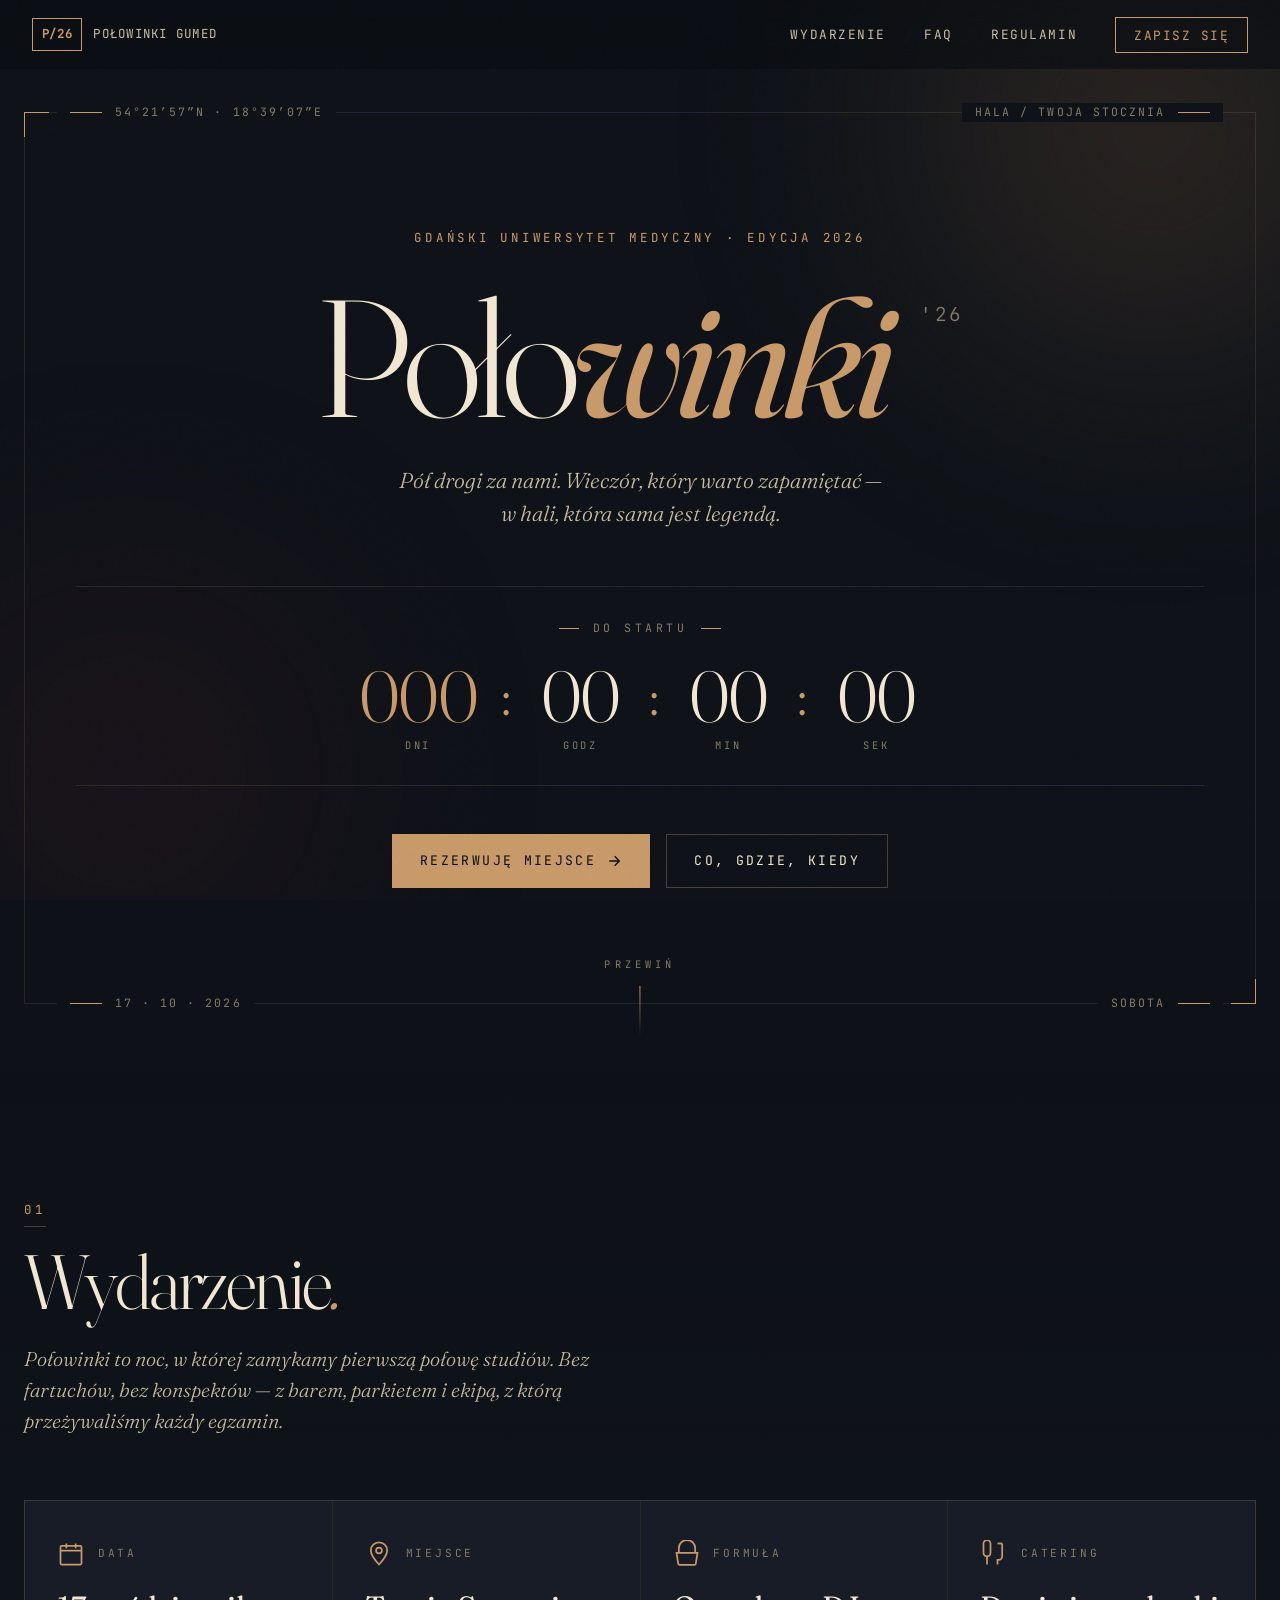
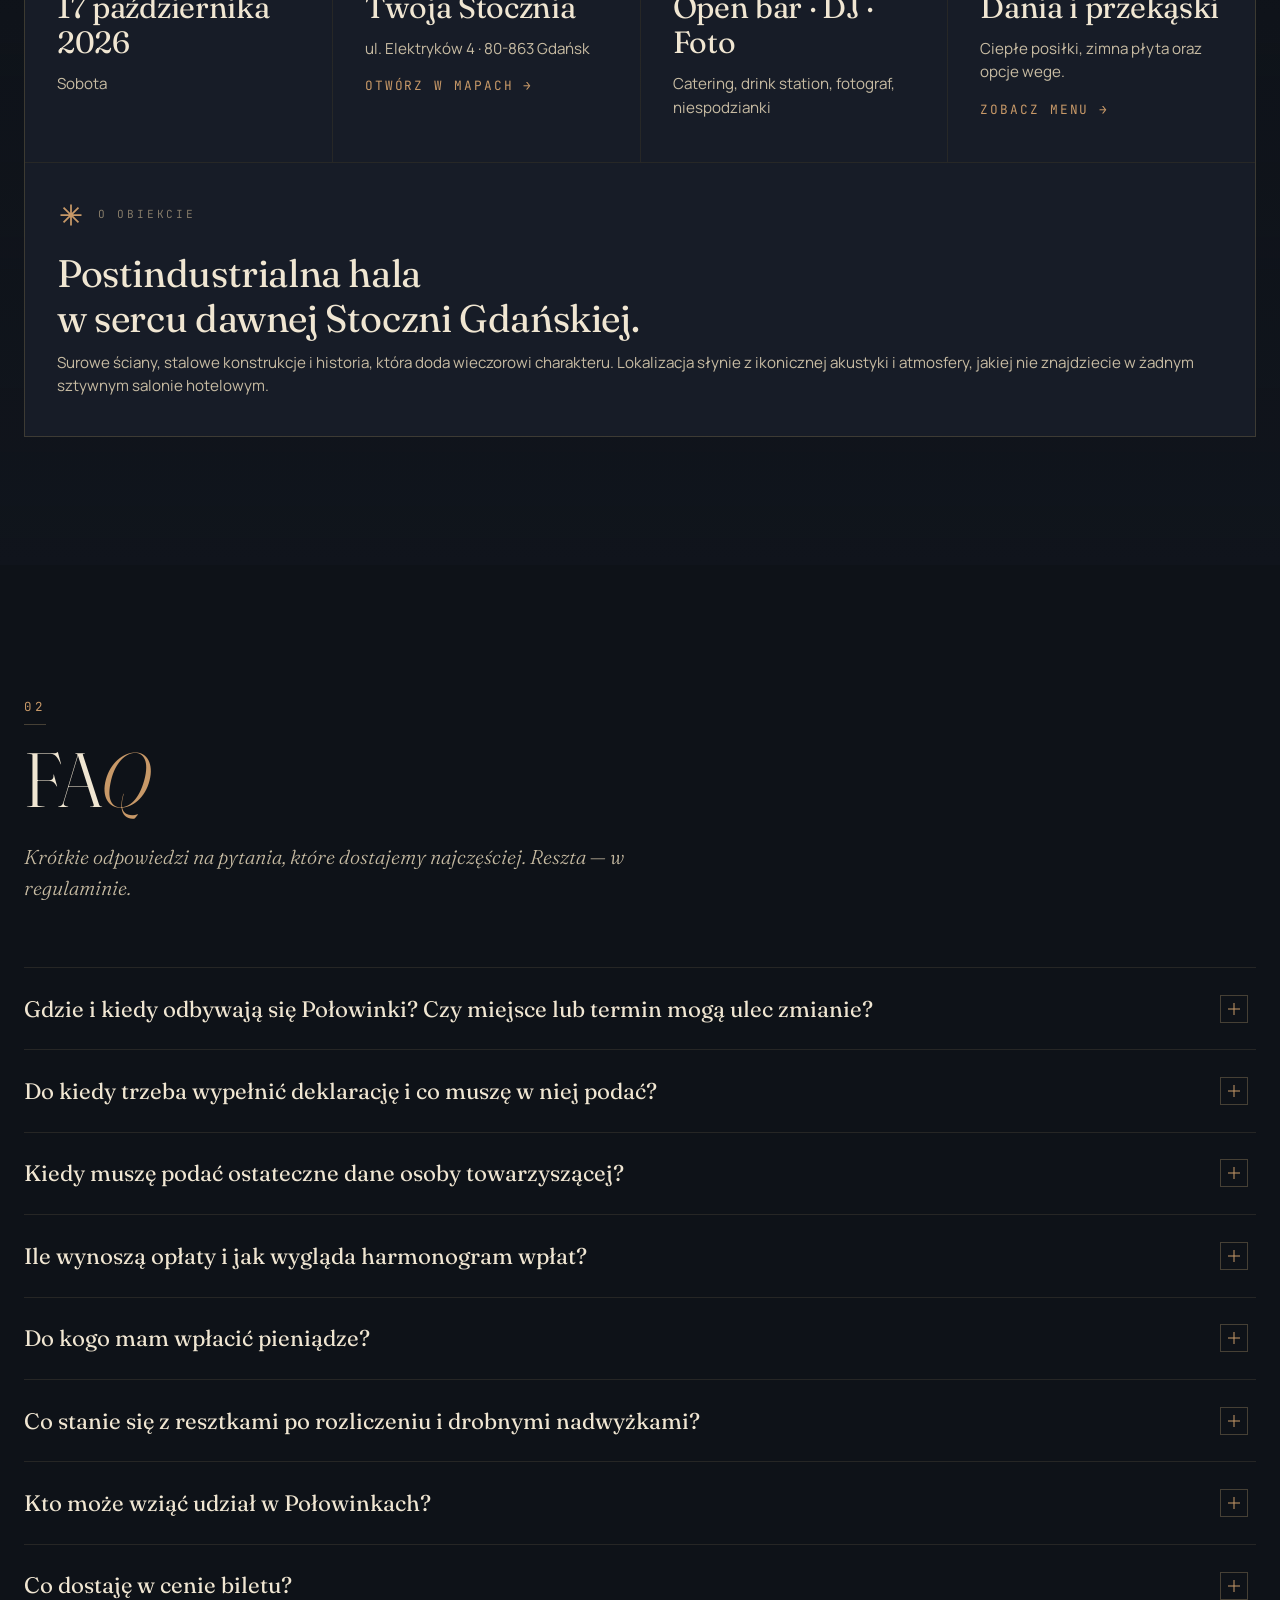
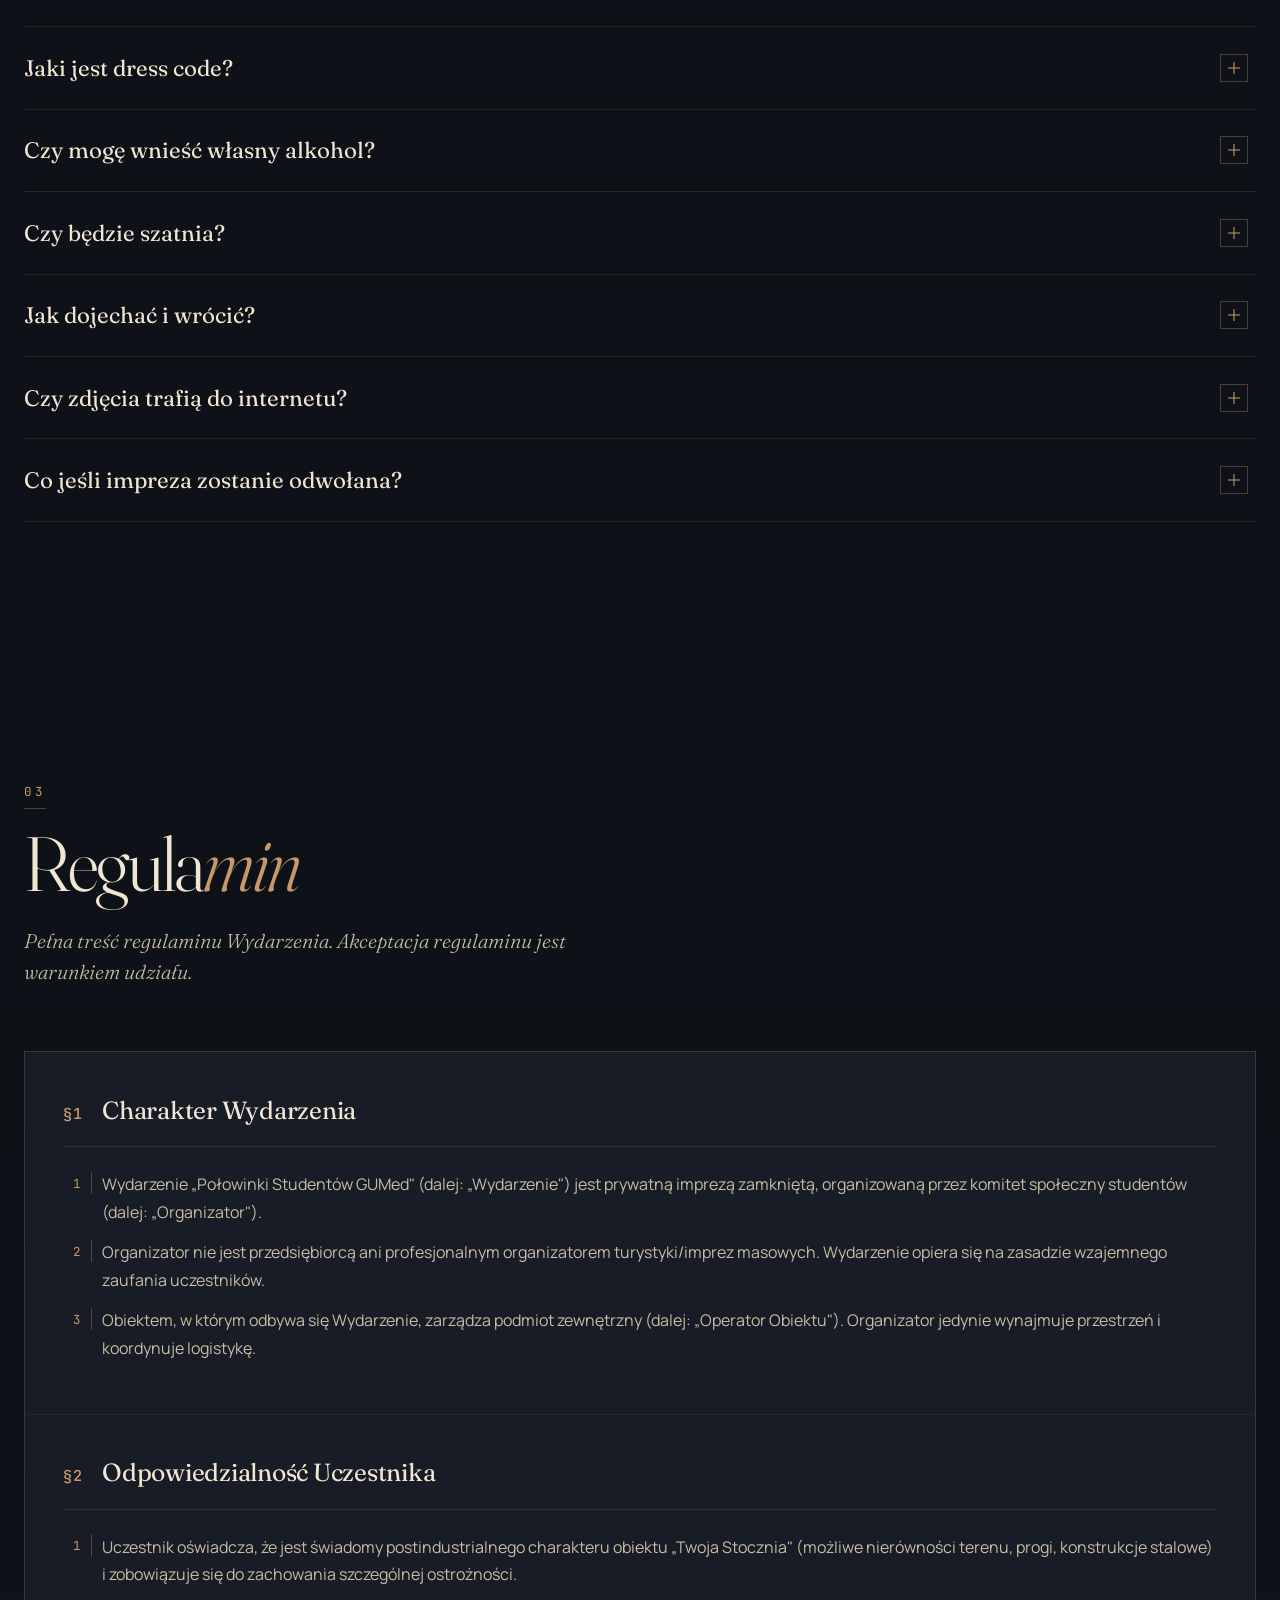
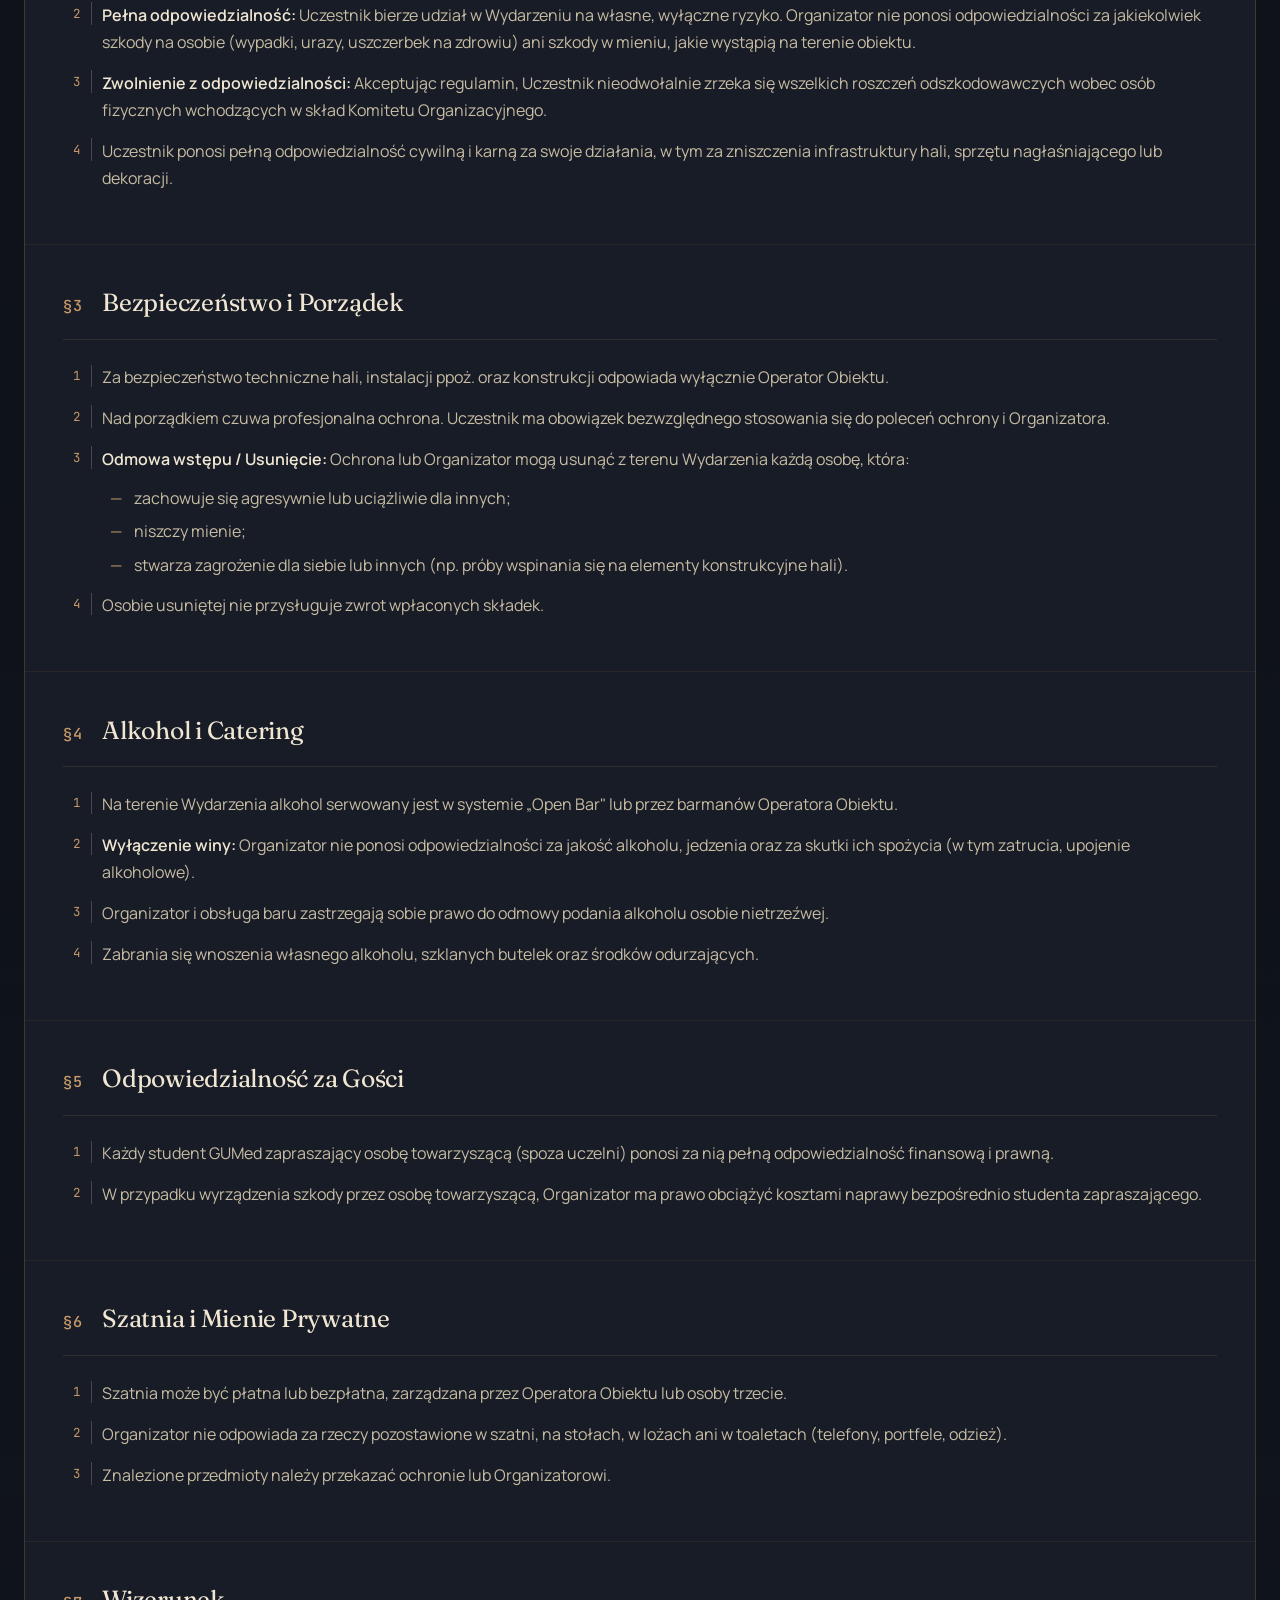
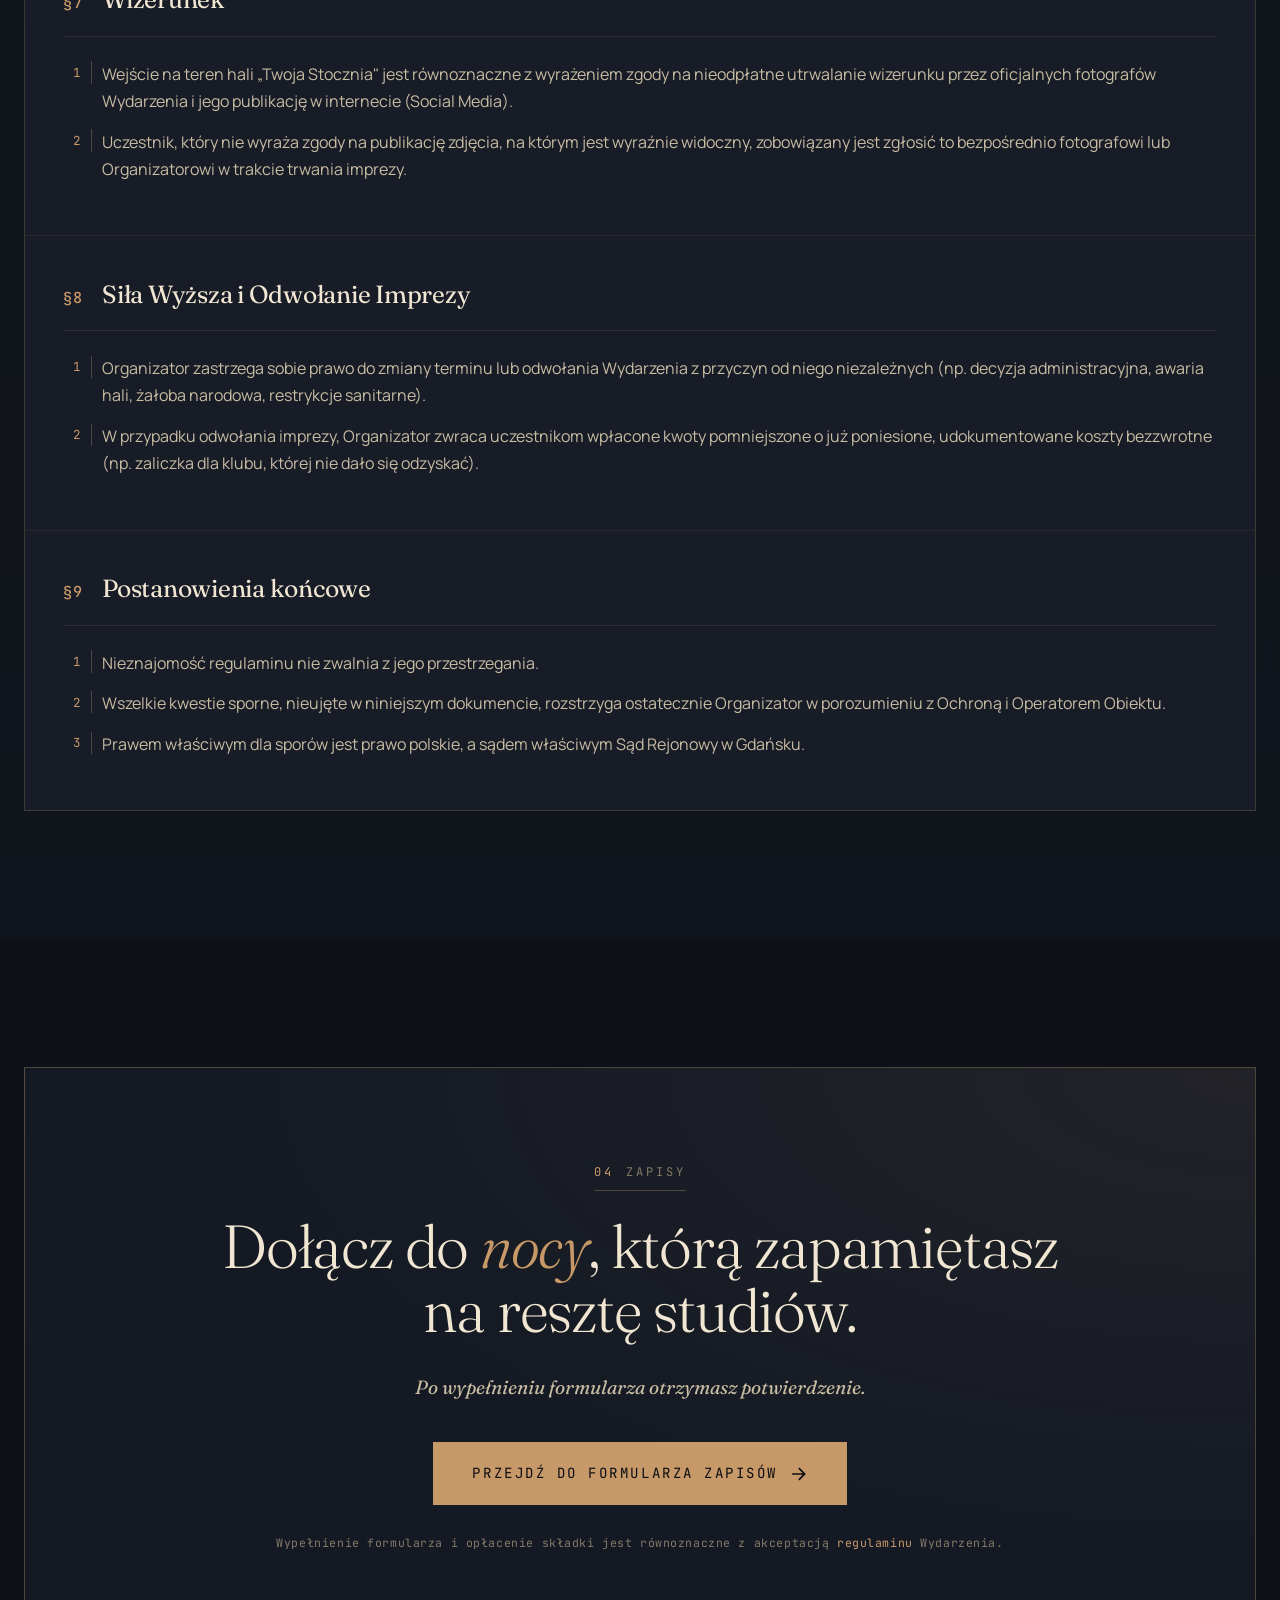
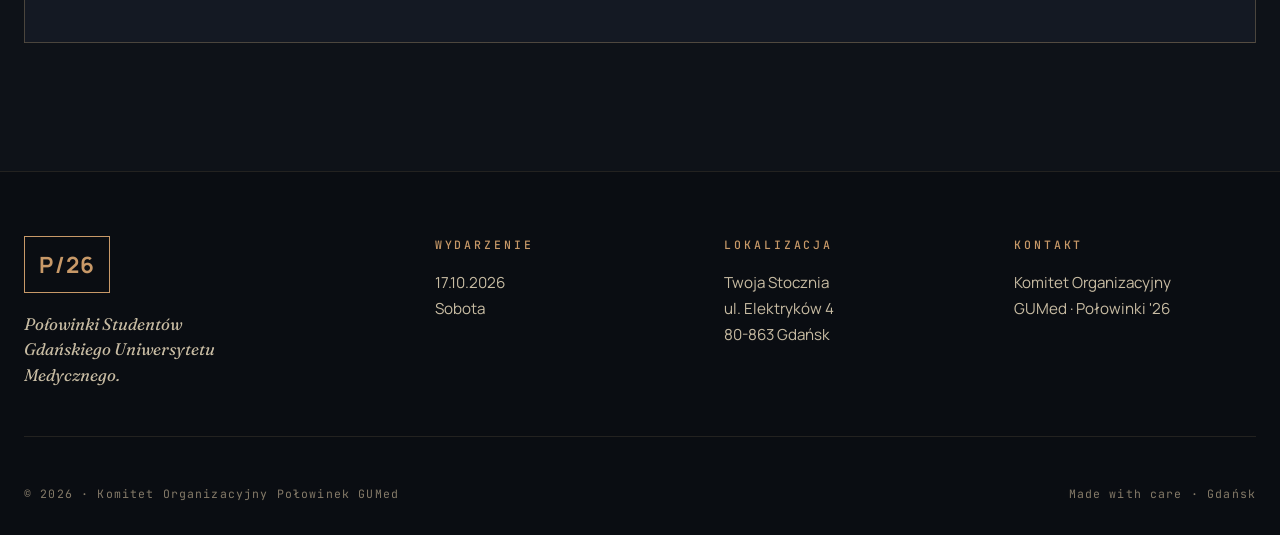
==== commit 250fafb8: "Update index.html" ====
--- a/index.html
+++ b/index.html
@@ -277,6 +277,16 @@
 
                 <details class="faq-item">
                     <summary>
+                        <span class="faq-q">Do kogo mam wpłacić pieniądze?</span>
+                        <span class="faq-icon" aria-hidden="true"></span>
+                    </summary>
+                    <div class="faq-a">
+                        <p>Dla ułatwienia opłaty w grupach będą zbierać starości, którzy przekażą je następnie odpowiednim członkom komitetu organizacyjnego.</p>
+                    </div>
+                </details>
+                
+                <details class="faq-item">
+                    <summary>
                         <span class="faq-q">Co stanie się z resztkami po rozliczeniu i drobnymi nadwyżkami?</span>
                         <span class="faq-icon" aria-hidden="true"></span>
                     </summary>
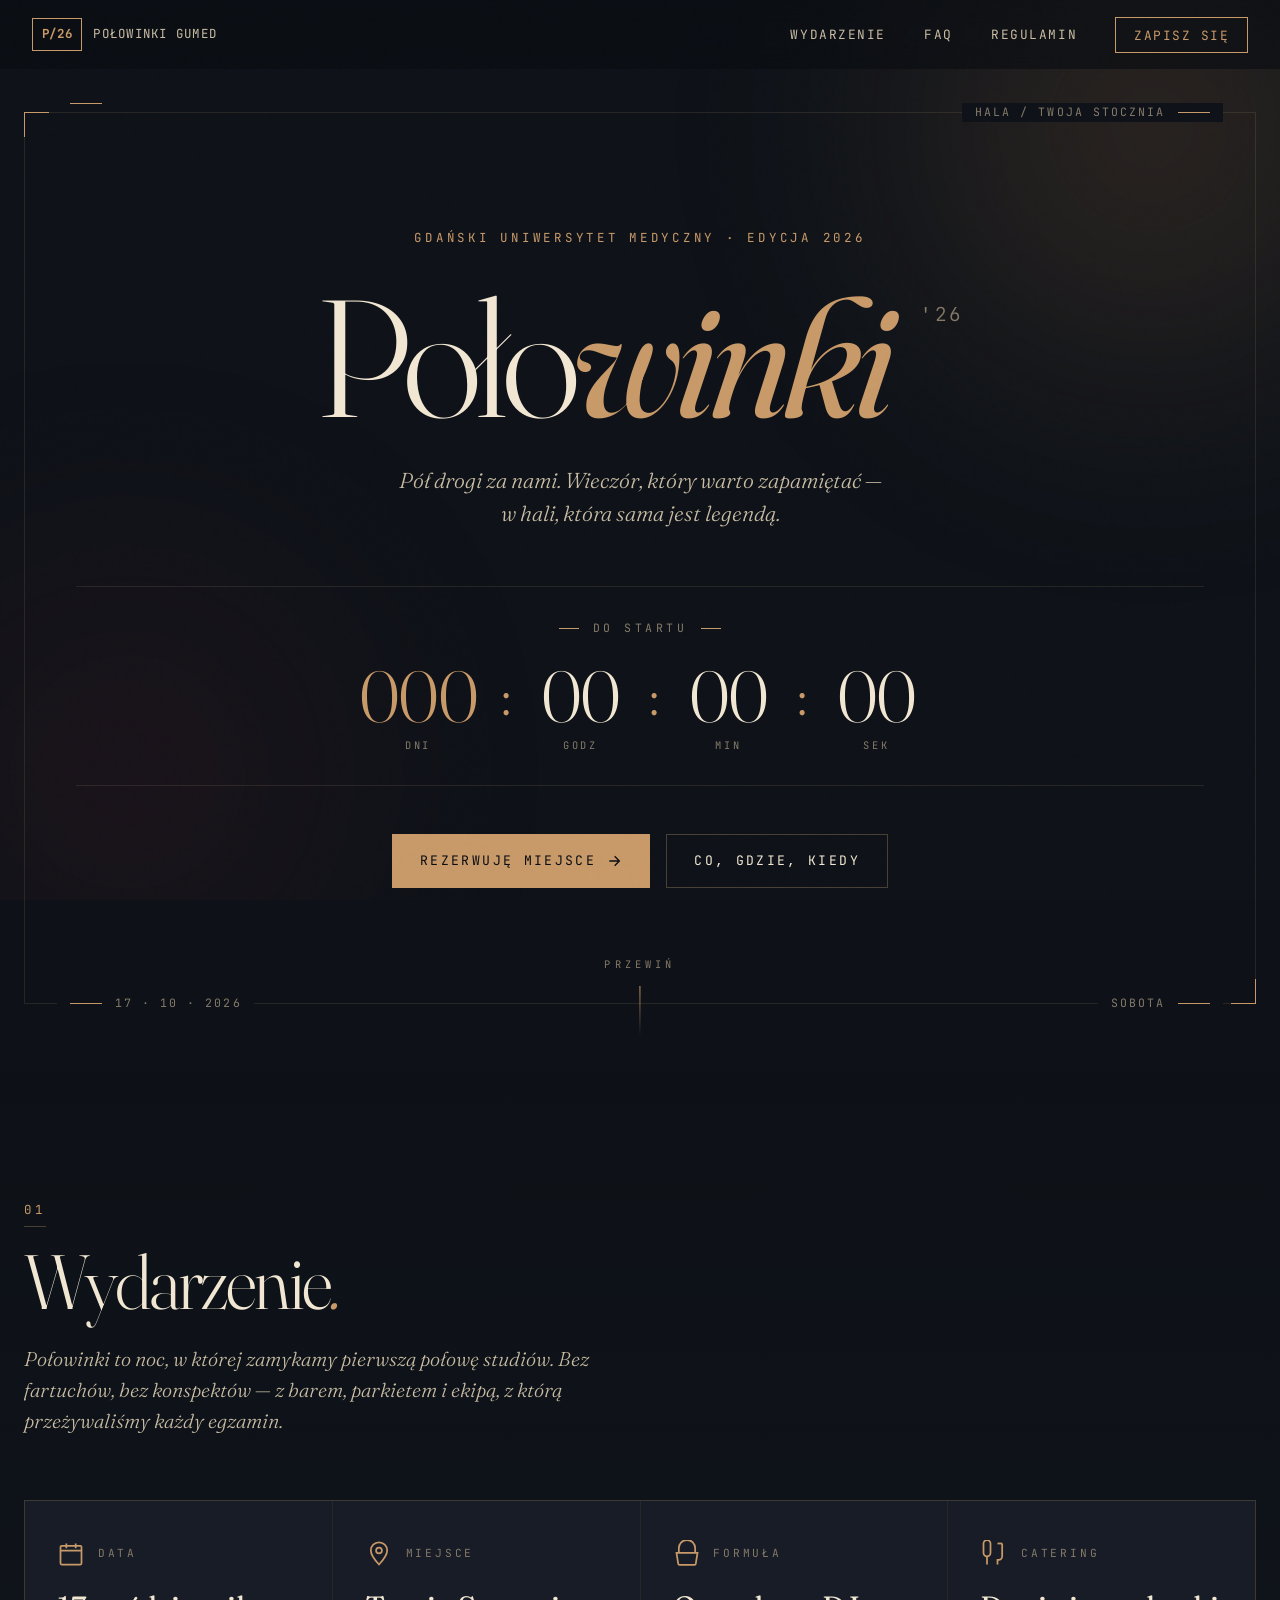
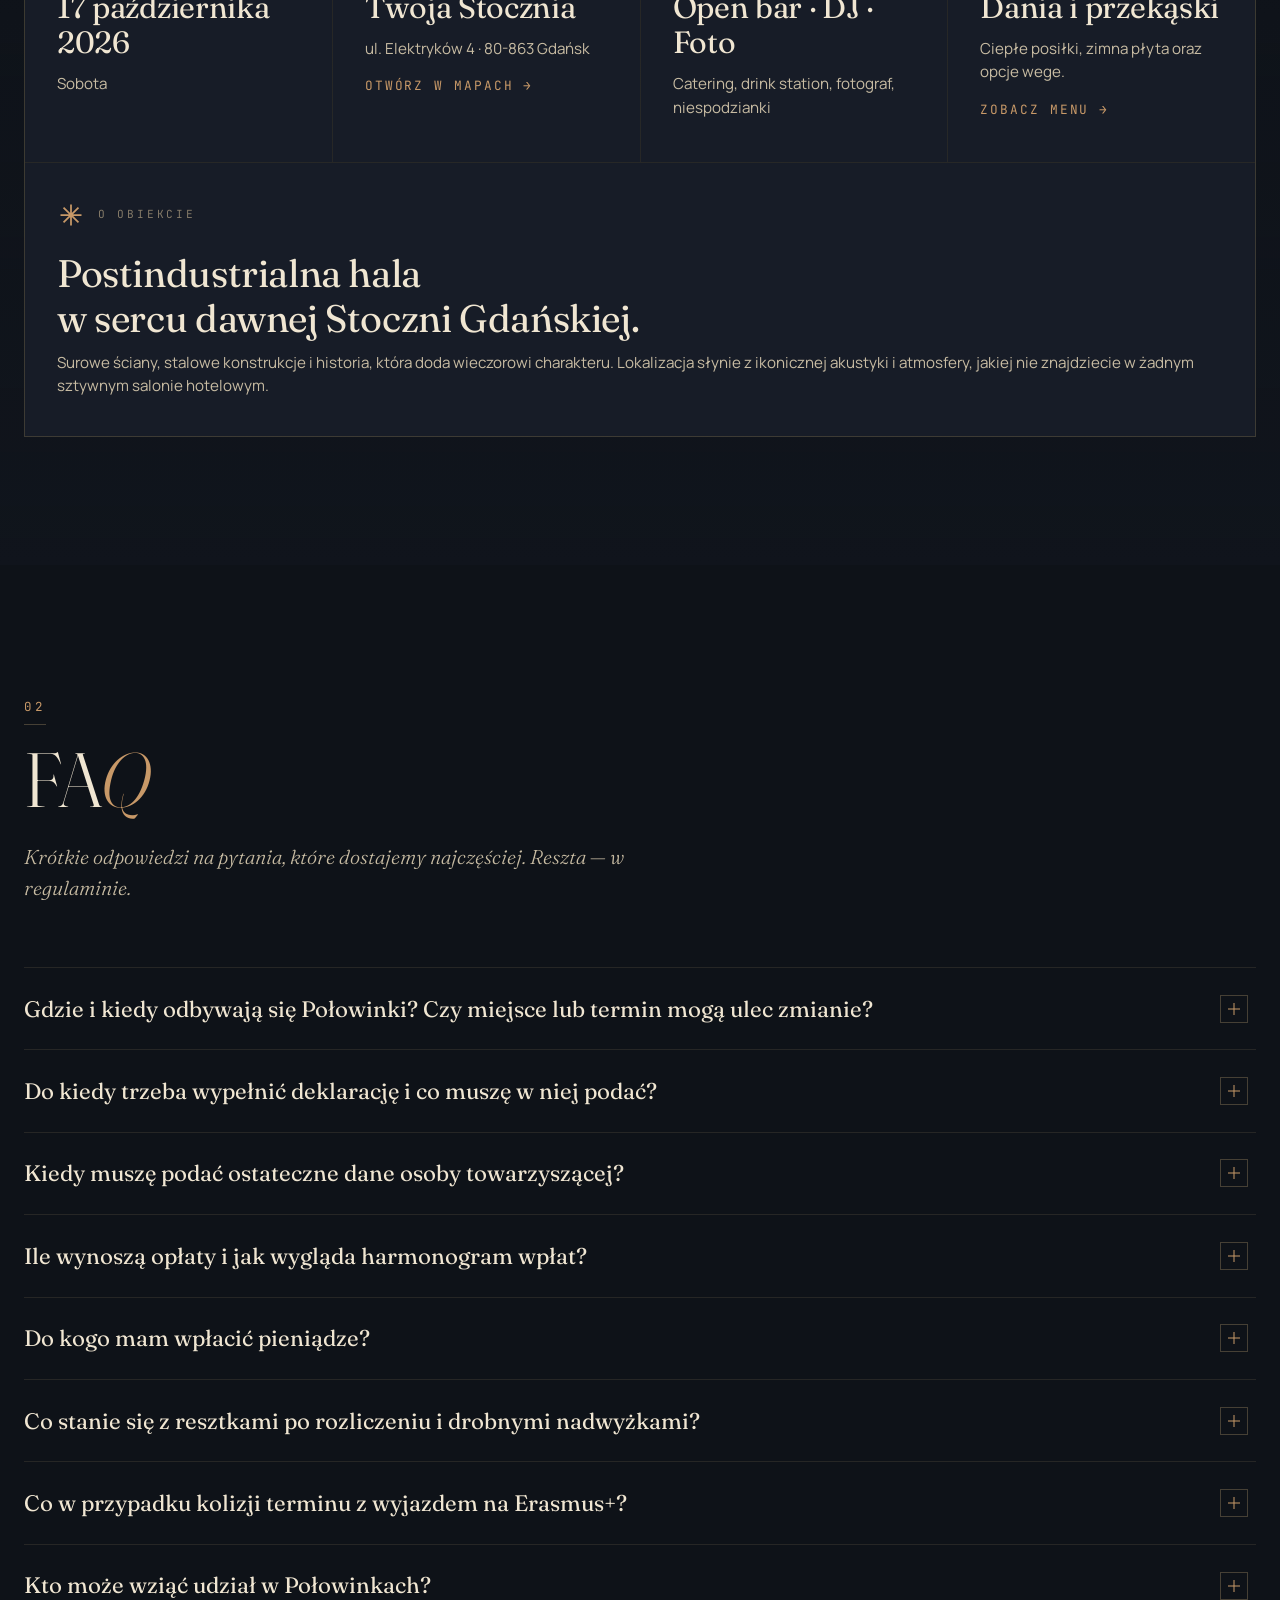
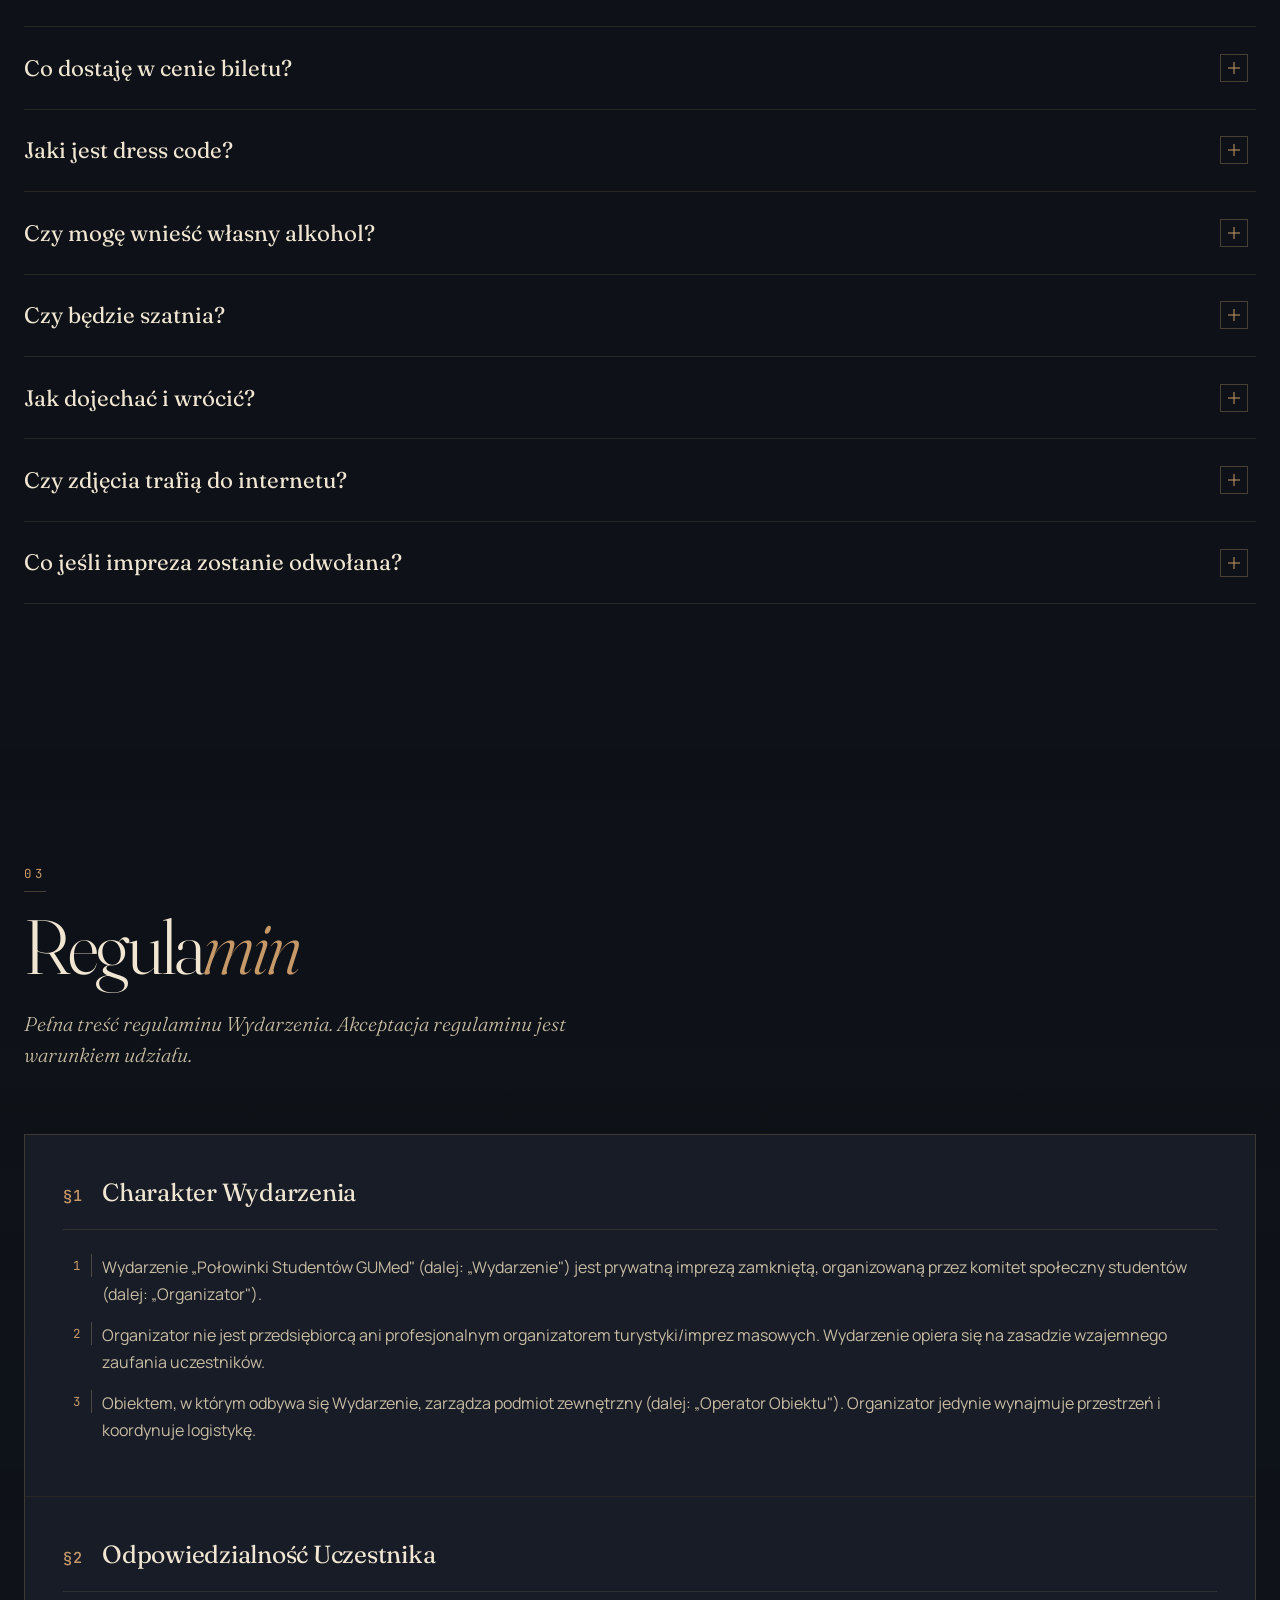
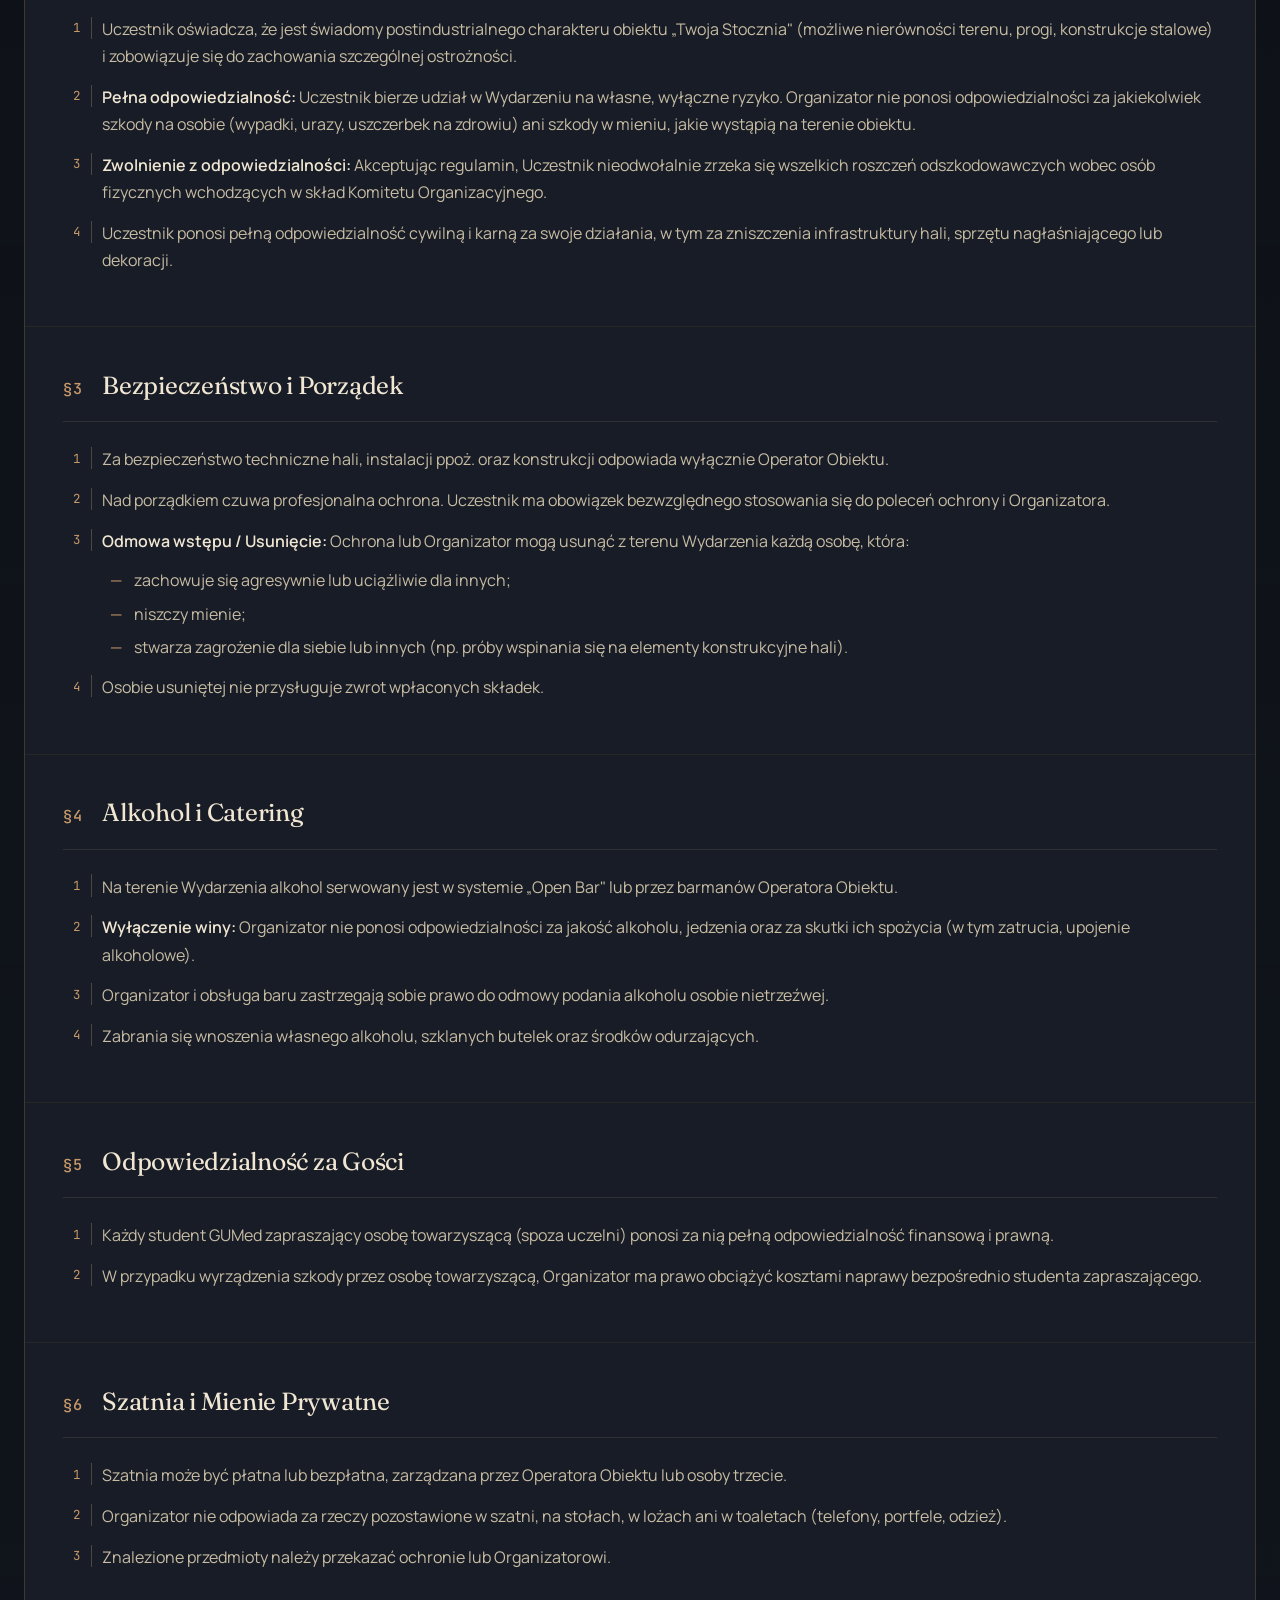
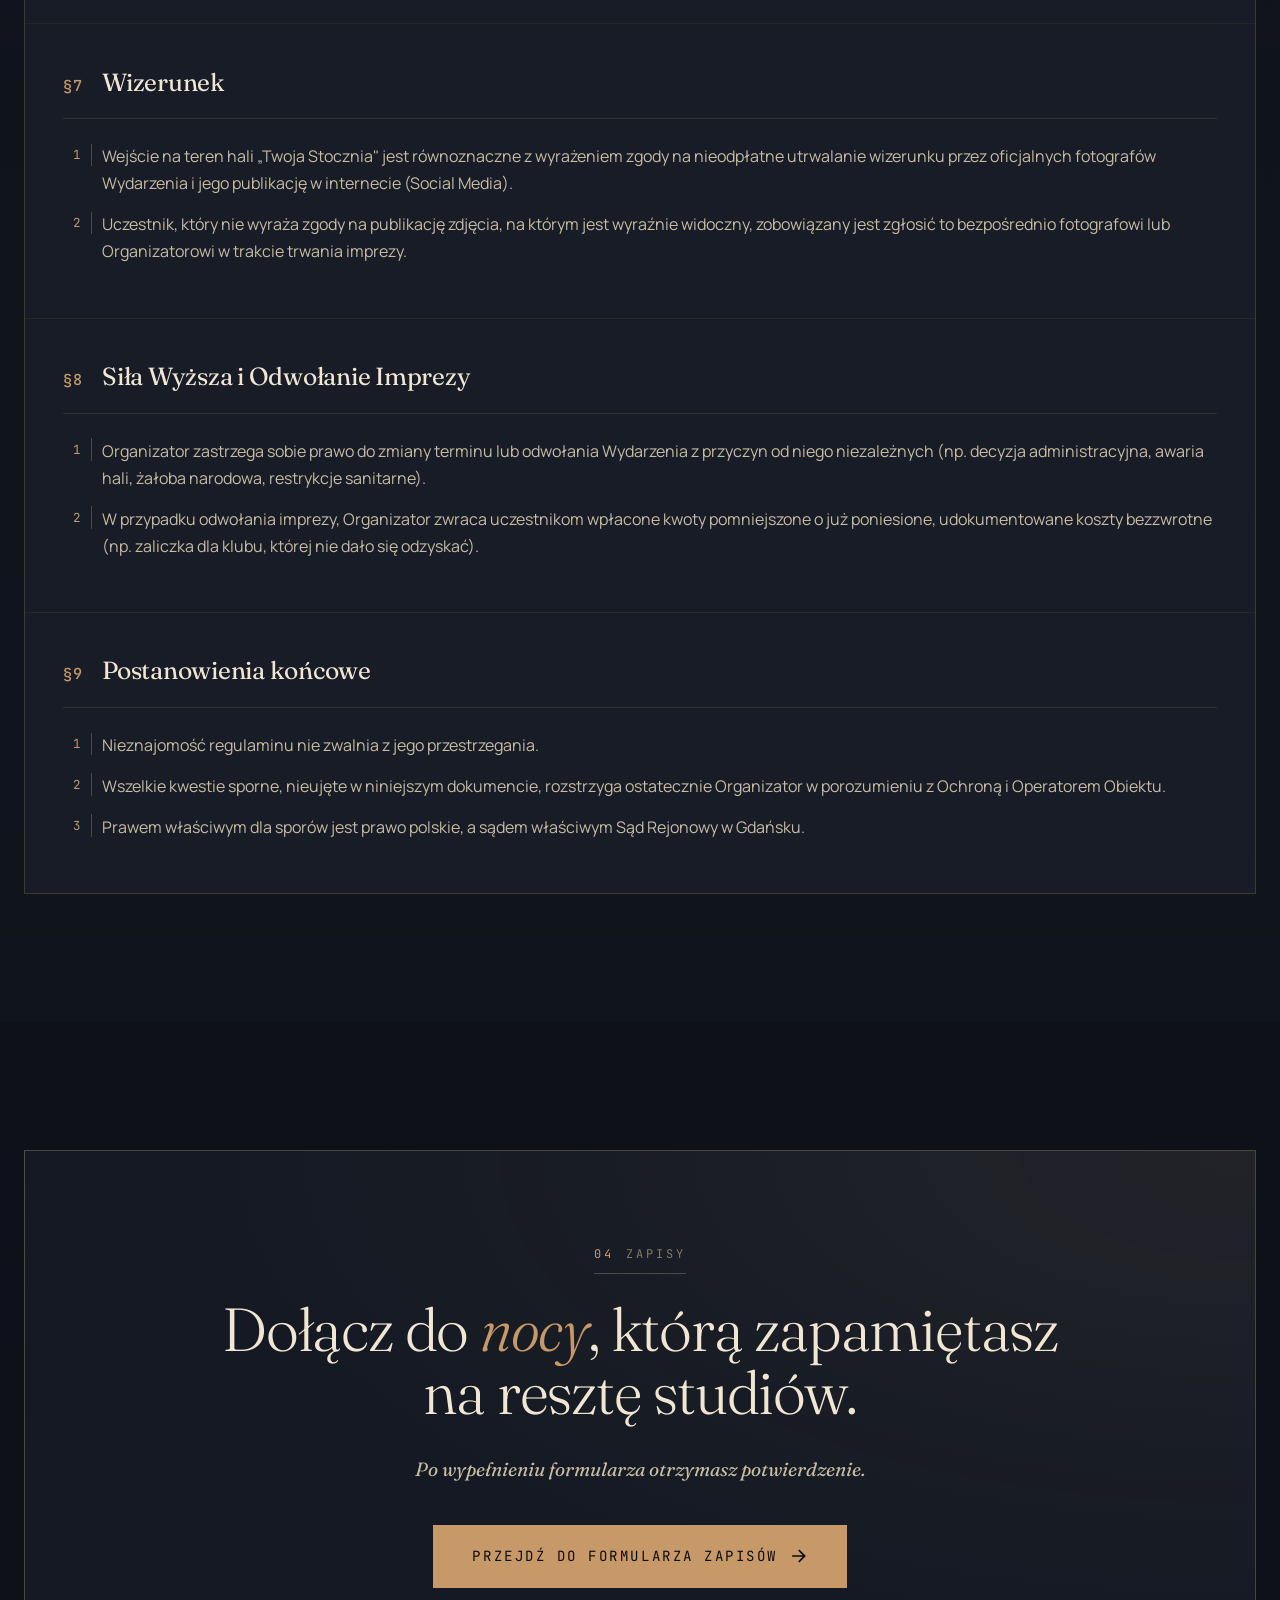
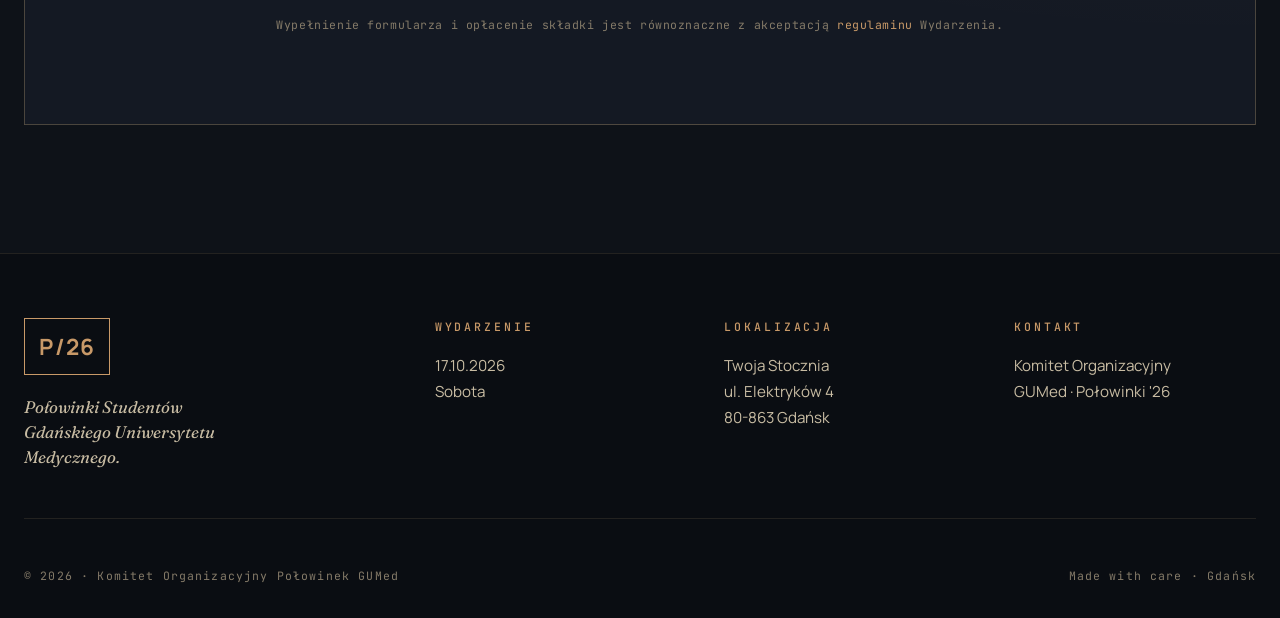
==== commit 1b27c0d8: "Update index.html" ====
--- a/index.html
+++ b/index.html
@@ -50,7 +50,6 @@
 
             <div class="hero-meta hero-meta-tl reveal">
                 <span class="line"></span>
-                <span>54°21′57″N · 18°39′07″E</span>
             </div>
             <div class="hero-meta hero-meta-tr reveal">
                 <span>Hala / Twoja Stocznia</span>
@@ -295,6 +294,17 @@
                     </div>
                 </details>
 
+                <details class="faq-item">
+    <summary>
+        <span class="faq-q">Co w przypadku kolizji terminu z wyjazdem na Erasmus+?</span>
+        <span class="faq-icon" aria-hidden="true"></span>
+    </summary>
+    <div class="faq-a">
+        <p>To dylemat, przed którym staje co roku wielu studentów. Połowinki odbywają się w szczycie semestru zimowego (17 października), więc jeśli planujesz wyjazd, masz dwie opcje: albo zaplanowanie krótkiego powrotu do Gdańska na ten jeden wyjątkowy weekend, albo rezygnację z udziału w wydarzeniu.</p>
+        <p><strong>Ważna rada:</strong> Radzimy bardzo dokładnie sprawdzić kalendarz akademicki uczelni przyjmującej oraz terminy zjazdów/egzaminów przed wypełnieniem deklaracji. Decyzja o udziale jest wiążąca, a późniejsza rezygnacja z powodu wyjazdu na Erasmusa może wiązać się z utratą wpłaconych transz zgodnie z zasadami rozliczeń.</p>
+    </div>
+</details>
+
                 <!-- Pozostałe, istniejące pytania wpisujące się w wytyczne -->
                 <details class="faq-item">
                     <summary>
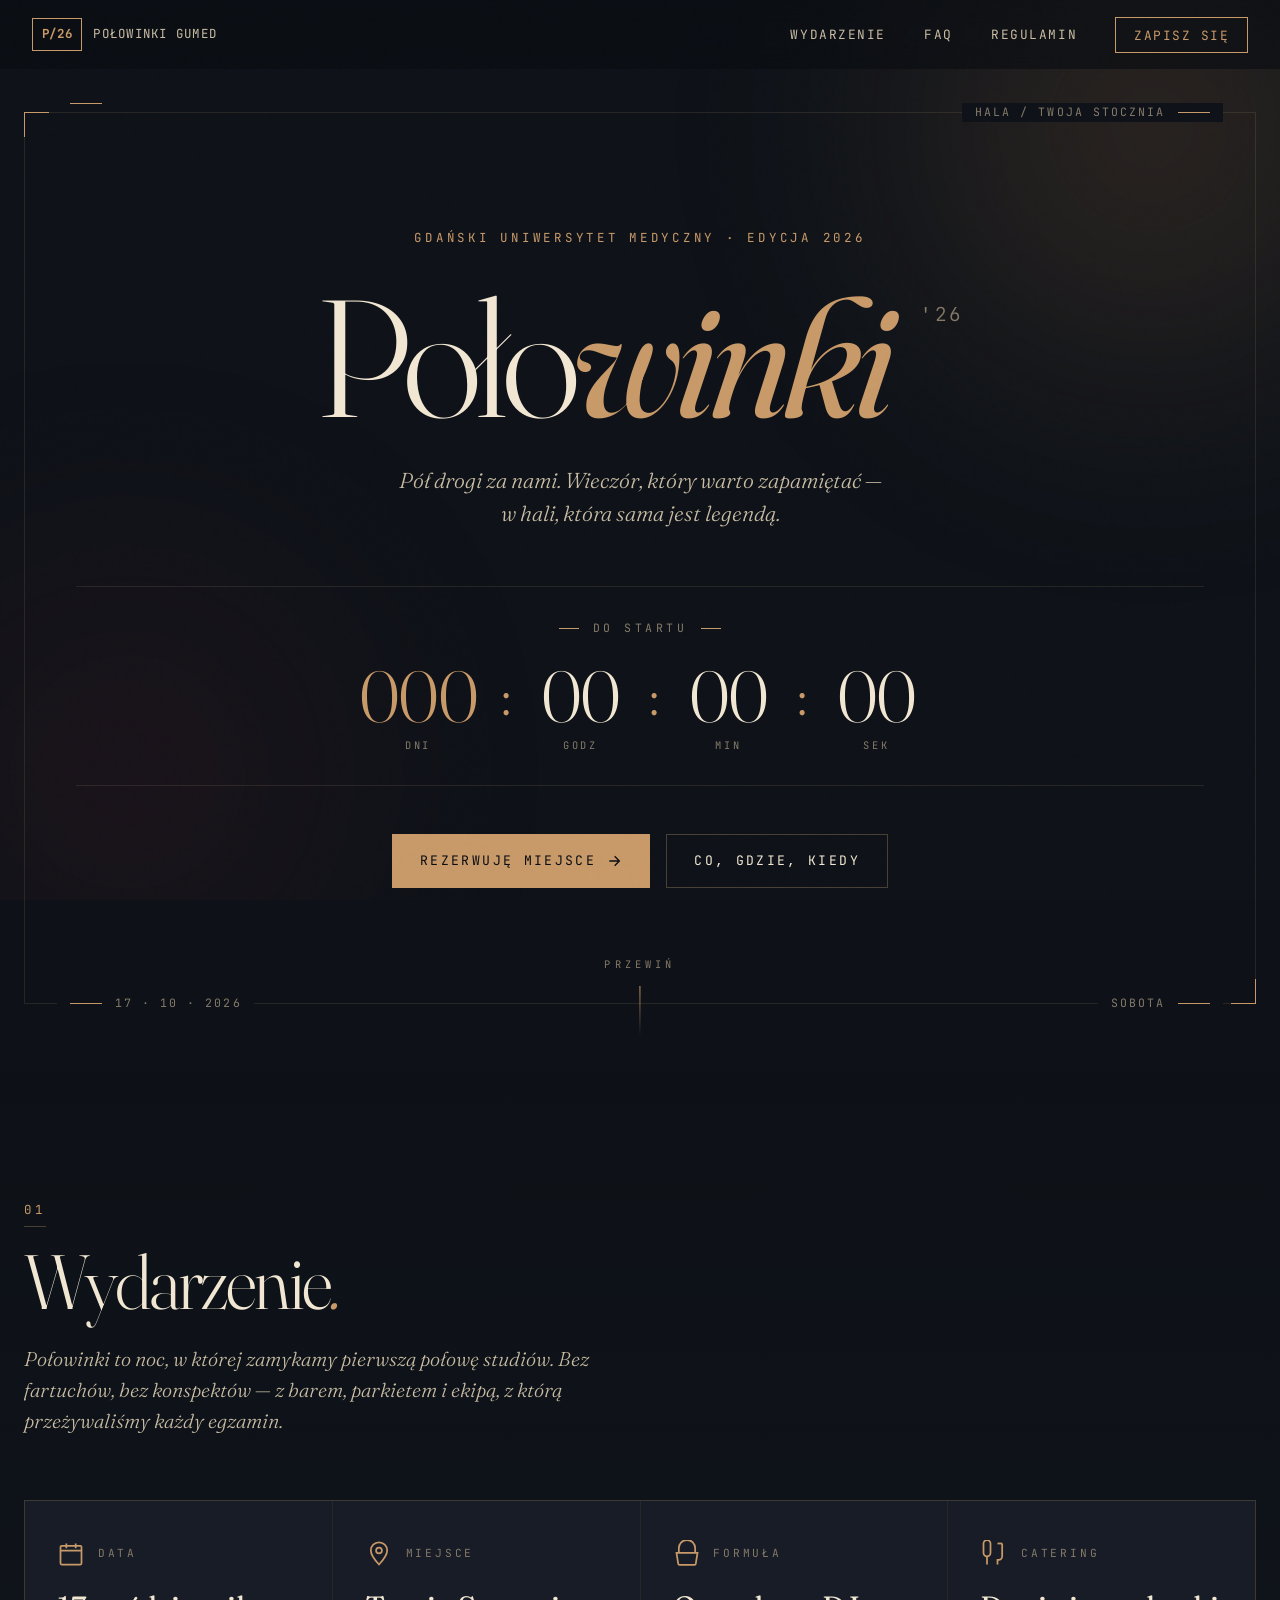
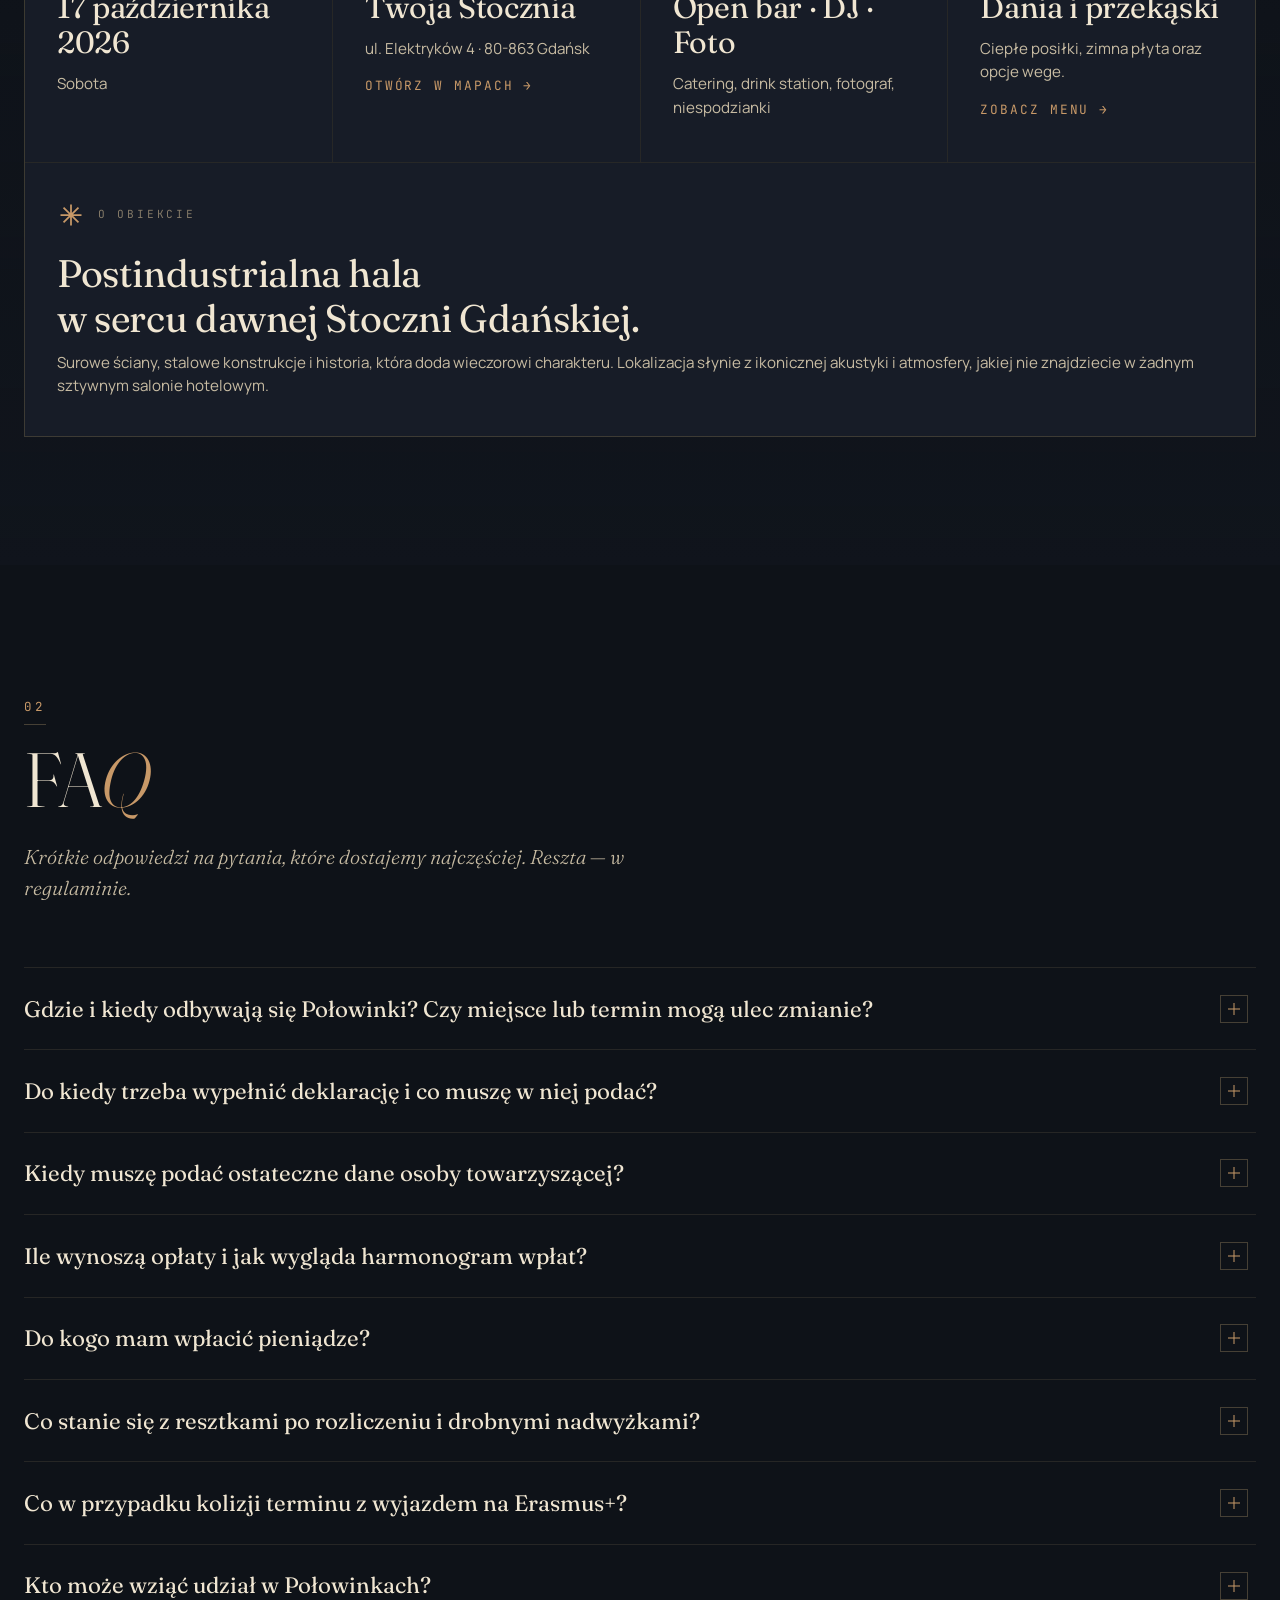
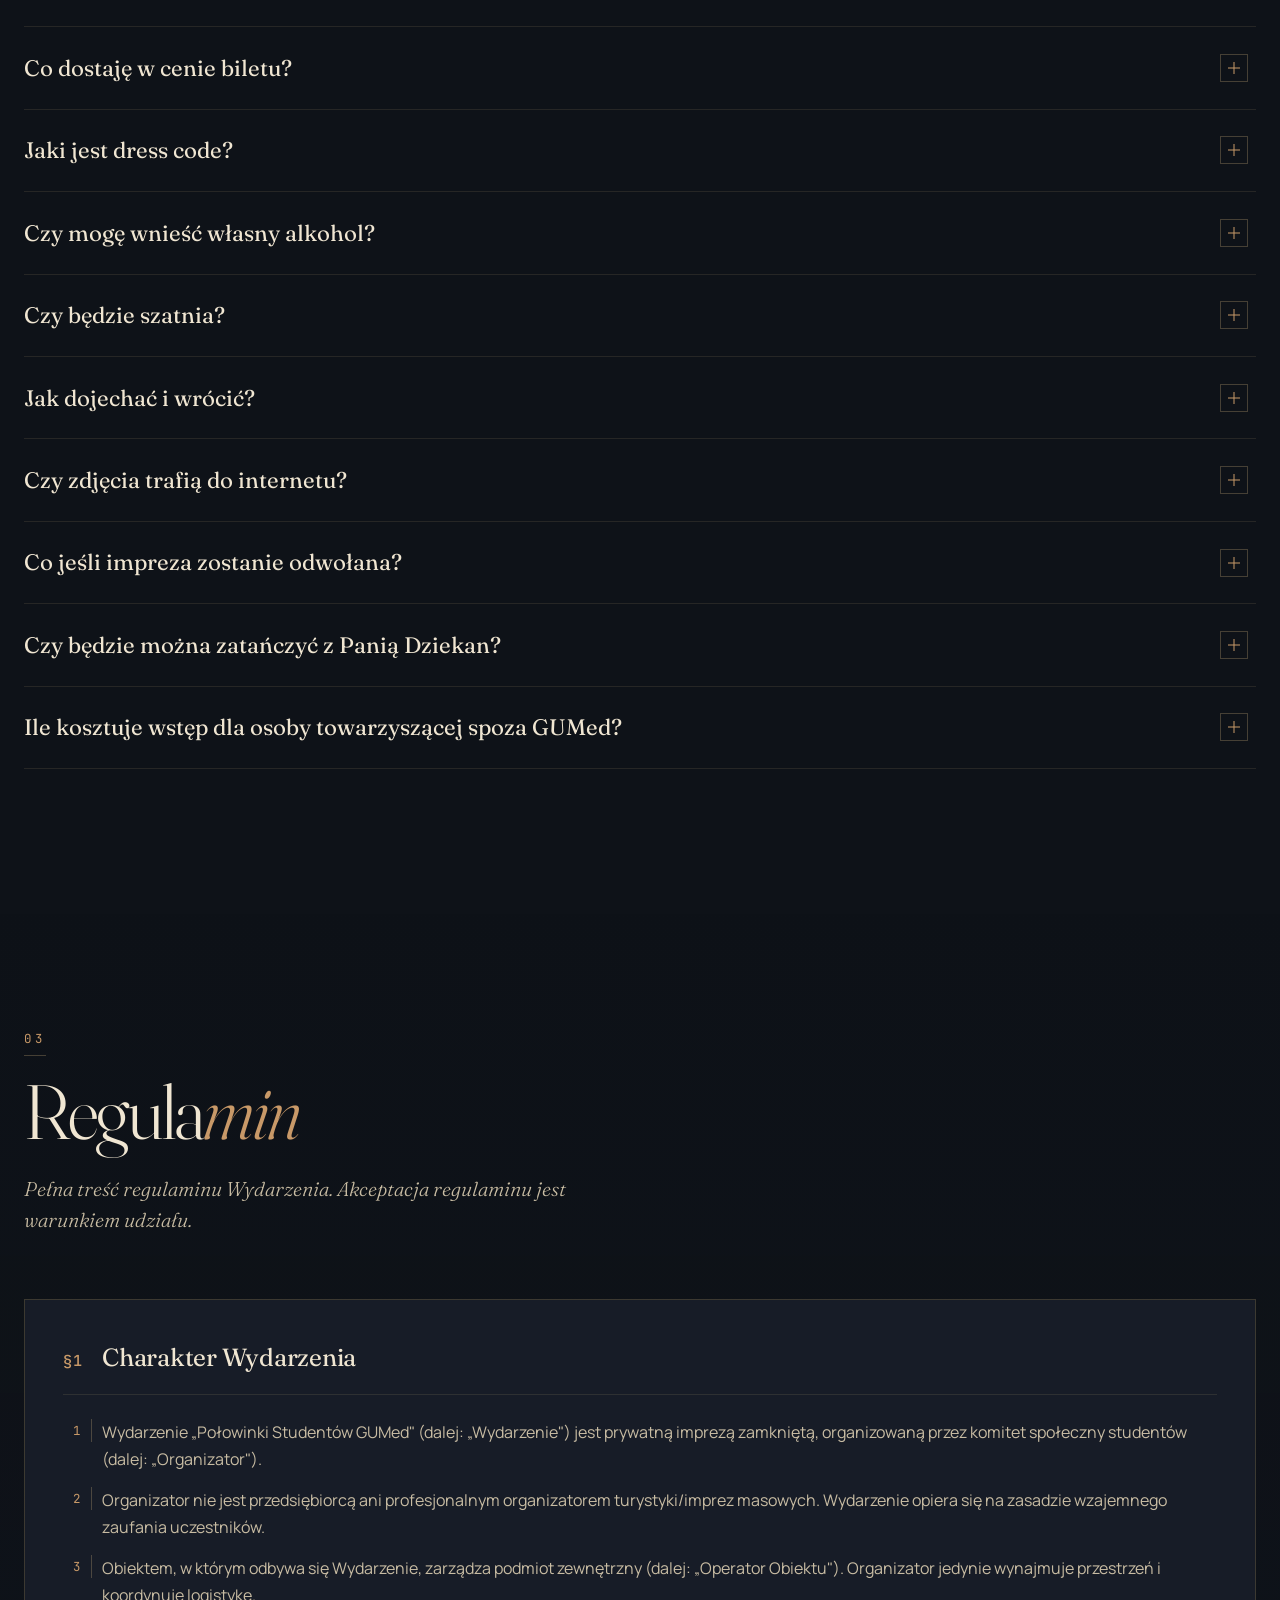
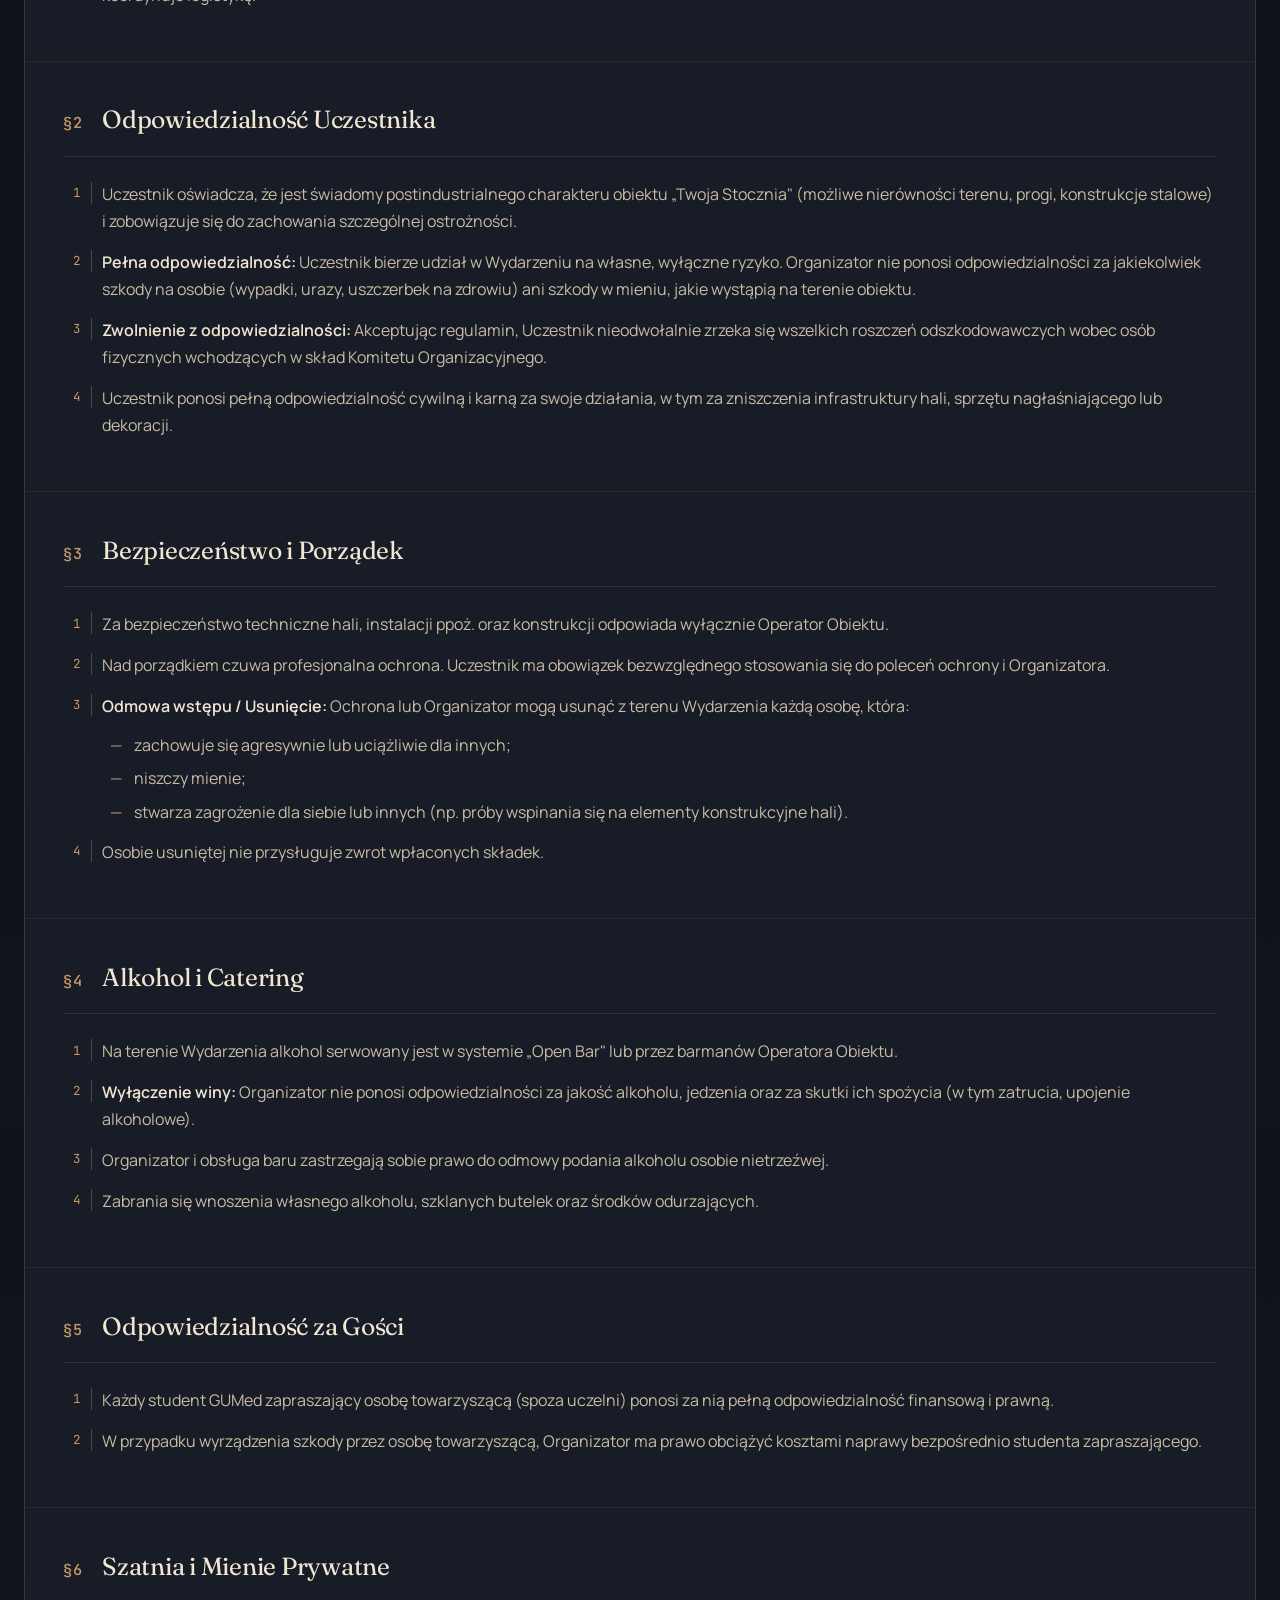
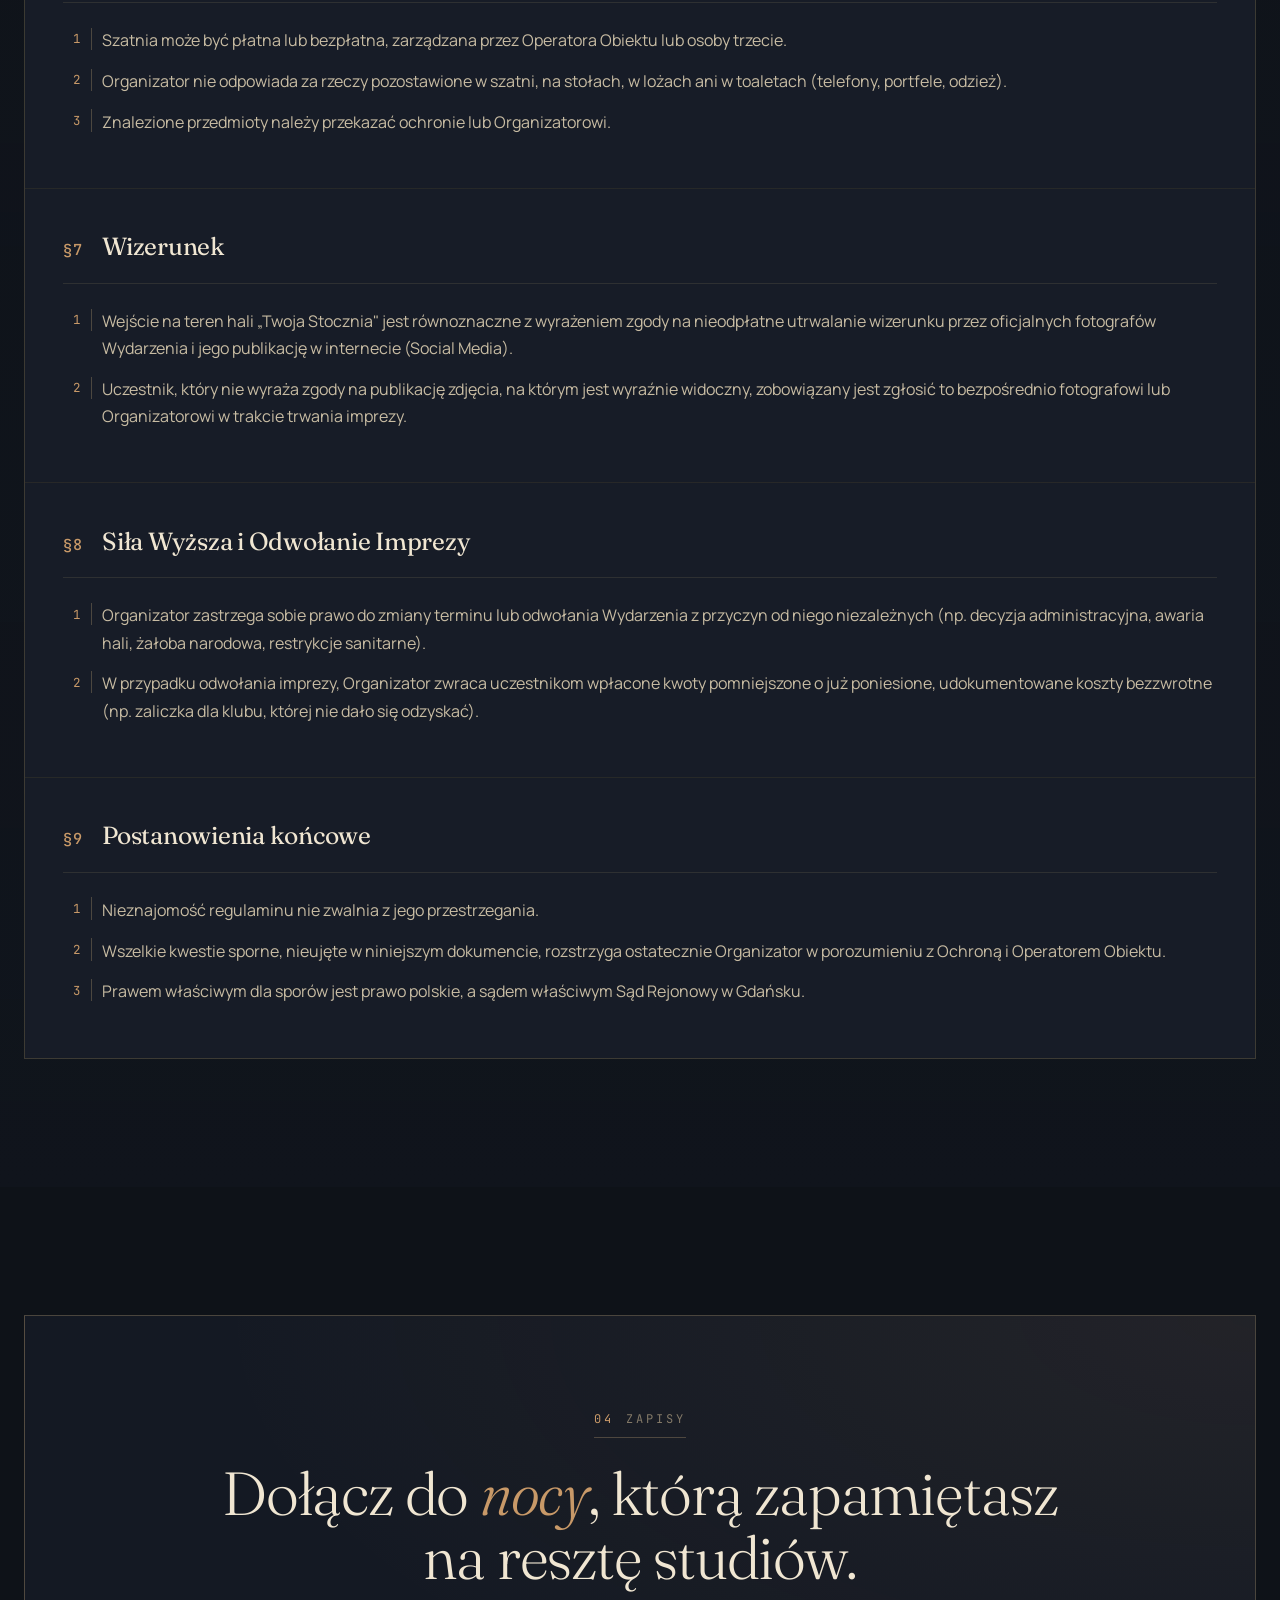
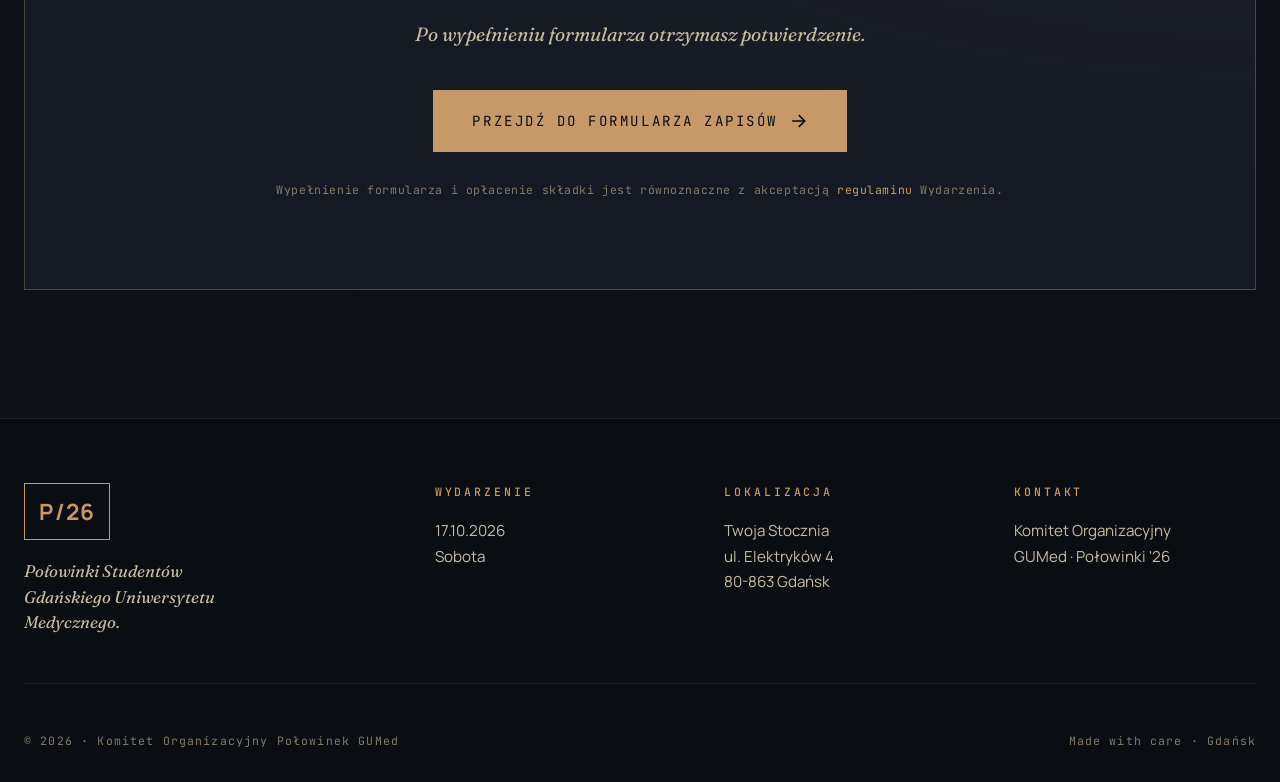
==== commit 461bd0f6: "Update index.html" ====
--- a/index.html
+++ b/index.html
@@ -385,6 +385,27 @@
                         <p>W przypadku odwołania z przyczyn niezależnych od Organizatora (siła wyższa, decyzje administracyjne, awaria obiektu) zwracamy uczestnikom wpłacone kwoty pomniejszone o już poniesione, udokumentowane koszty bezzwrotne (np. zaliczki dla podwykonawców).</p>
                     </div>
                 </details>
+
+<details class="faq-item">
+                    <summary>
+                        <span class="faq-q">Czy będzie można zatańczyć z Panią Dziekan?</span>
+                        <span class="faq-icon" aria-hidden="true"></span>
+                    </summary>
+                    <div class="faq-a">
+                        <p>;)</p>
+                    </div>
+                </details>
+
+                <details class="faq-item">
+                    <summary>
+                        <span class="faq-q">Ile kosztuje wstęp dla osoby towarzyszącej spoza GUMed?</span>
+                        <span class="faq-icon" aria-hidden="true"></span>
+                    </summary>
+                    <div class="faq-a">
+                        <p>Koszt uczestnictwa dla osoby towarzyszącej jest taki sam jak dla studenta GUMed. Składka pokrywa identyczny pakiet świadczeń (open bar, catering, miejsce w hali), dlatego kwota nie ulega zmianie.</p>
+                    </div>
+                </details>
+                
             </div>
         </div>
     </section>
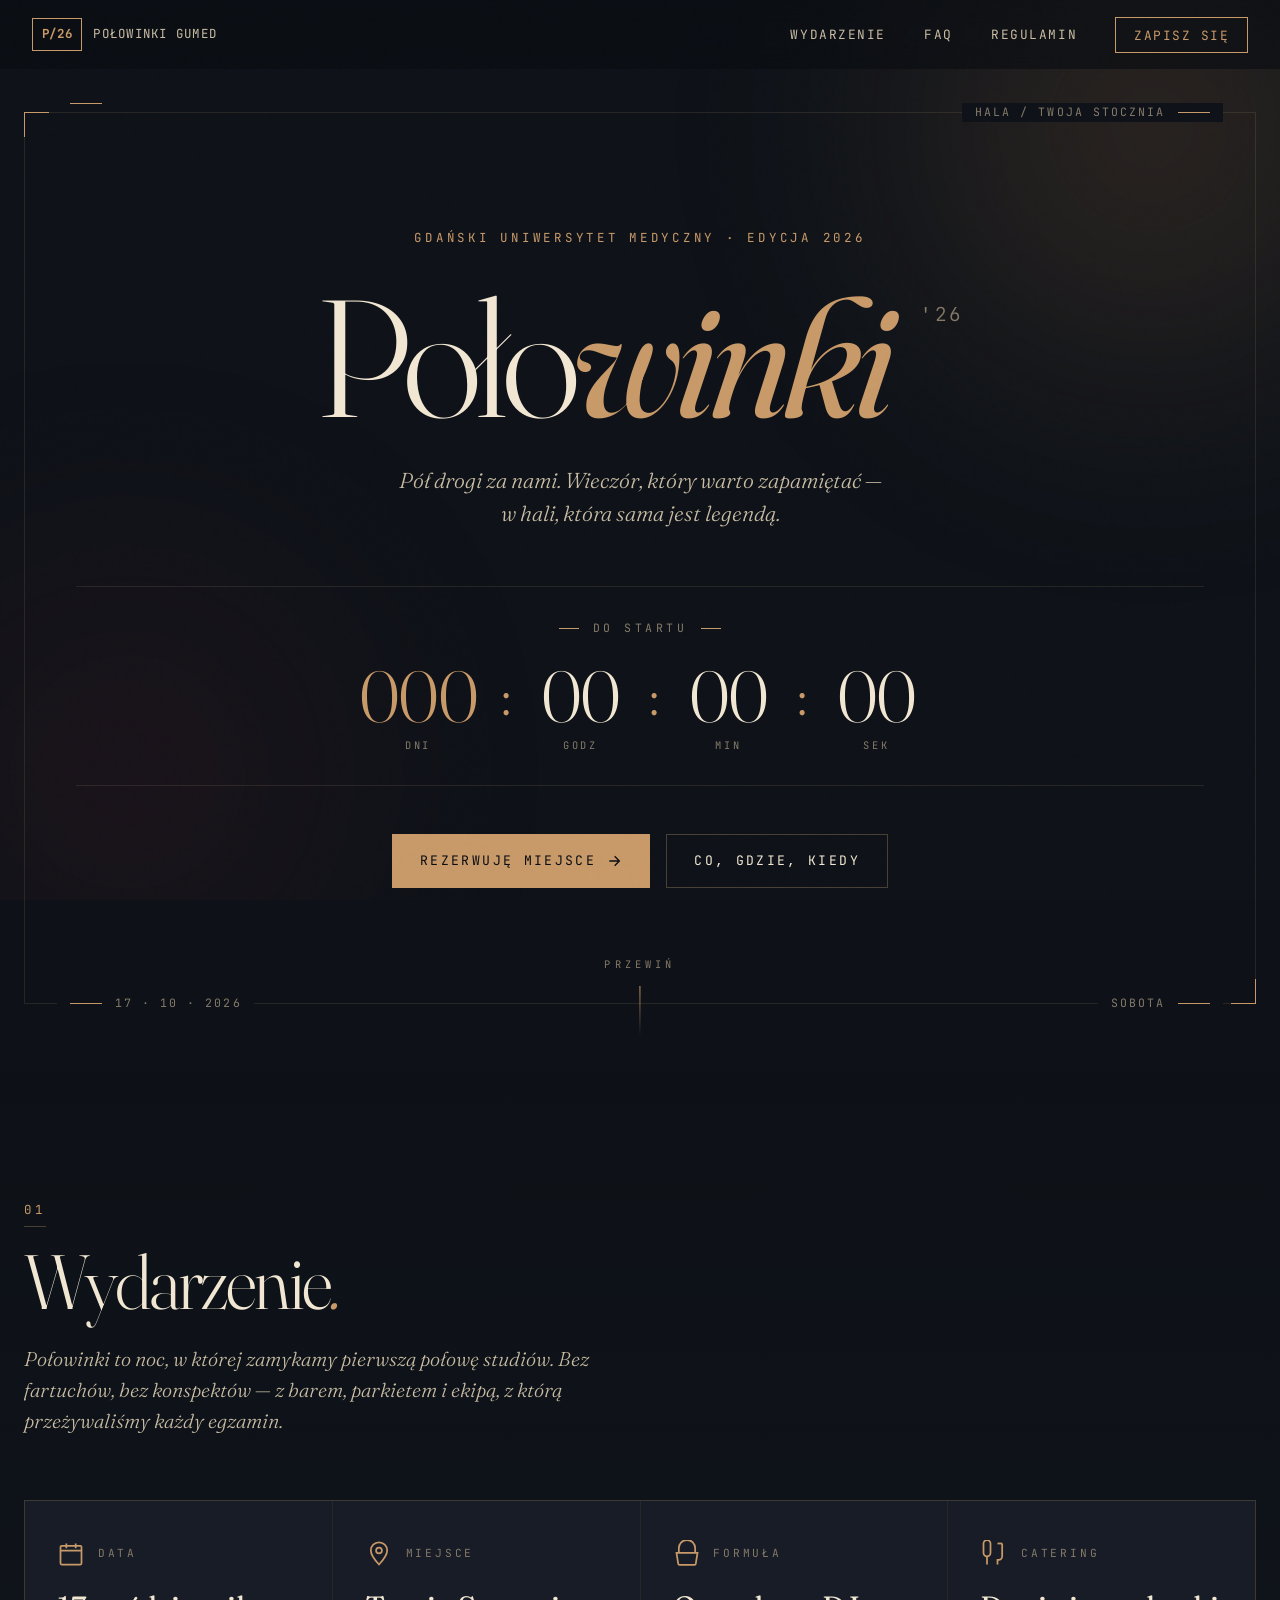
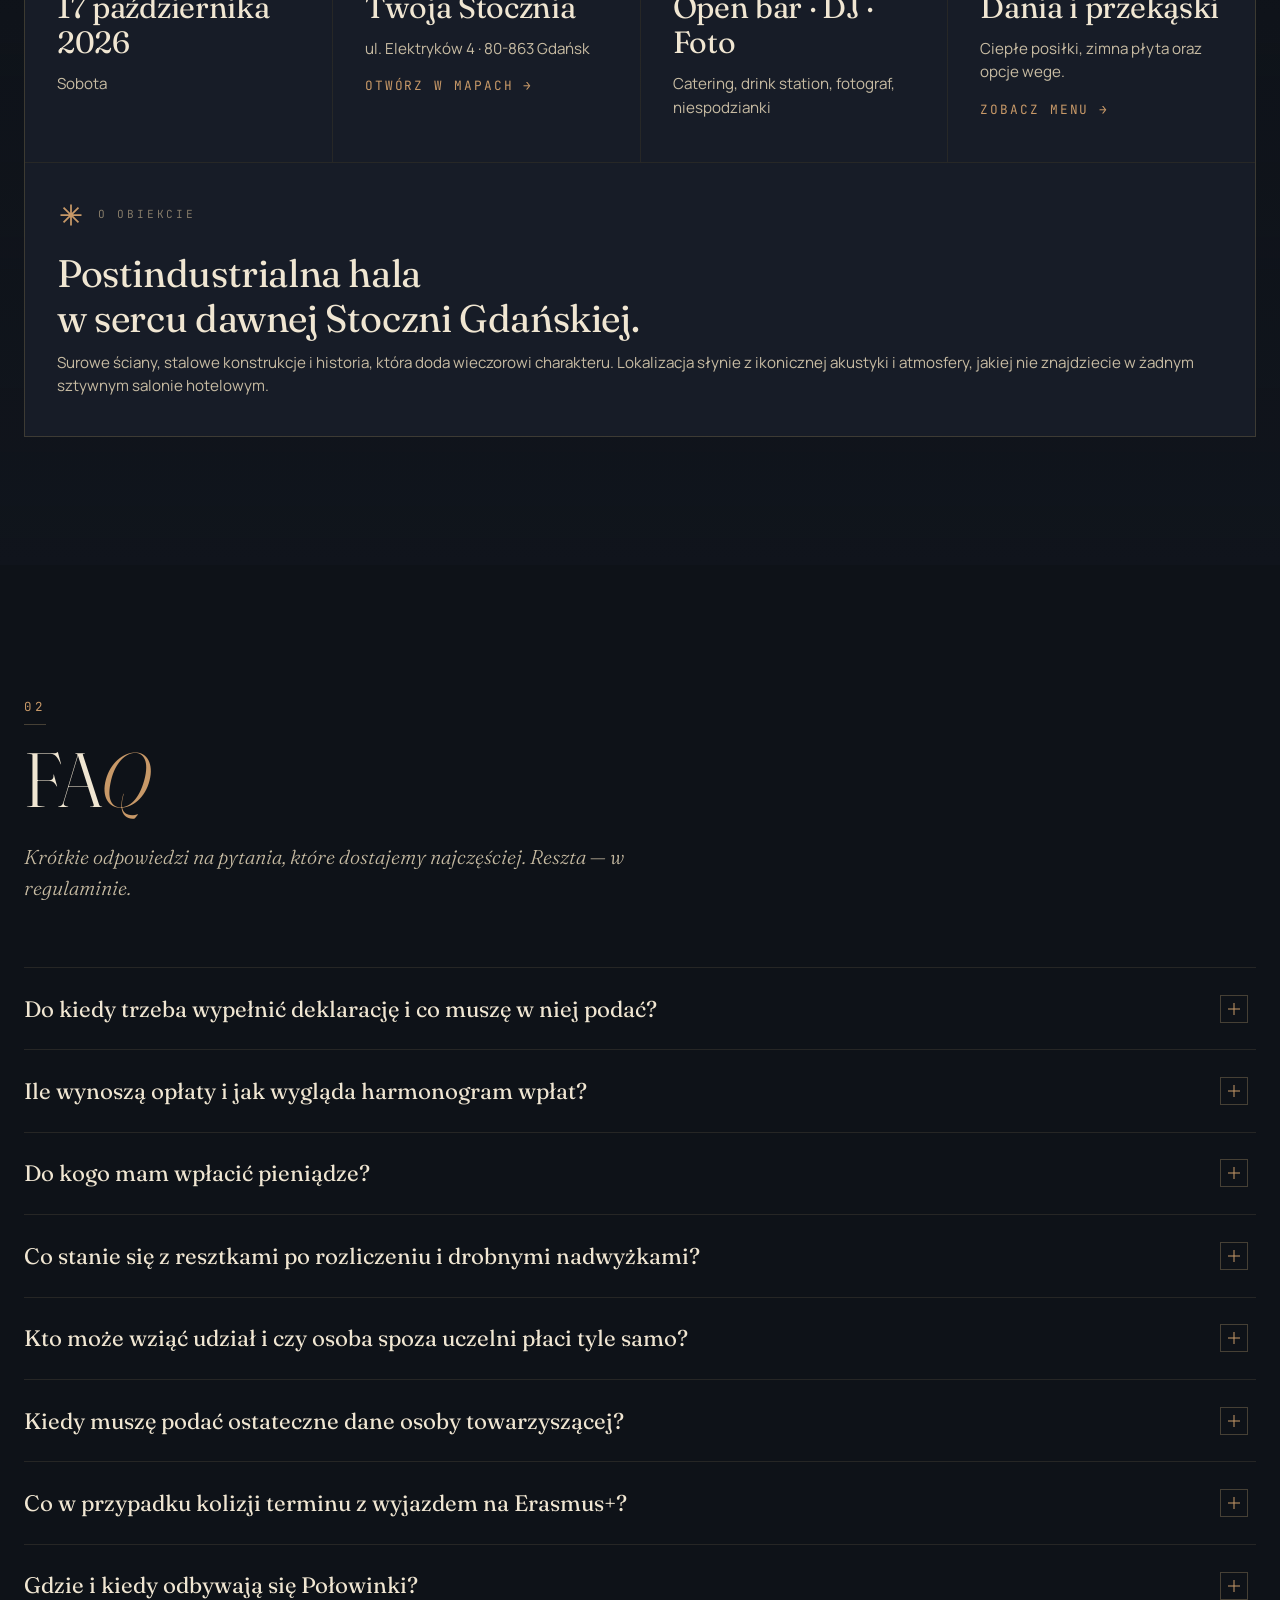
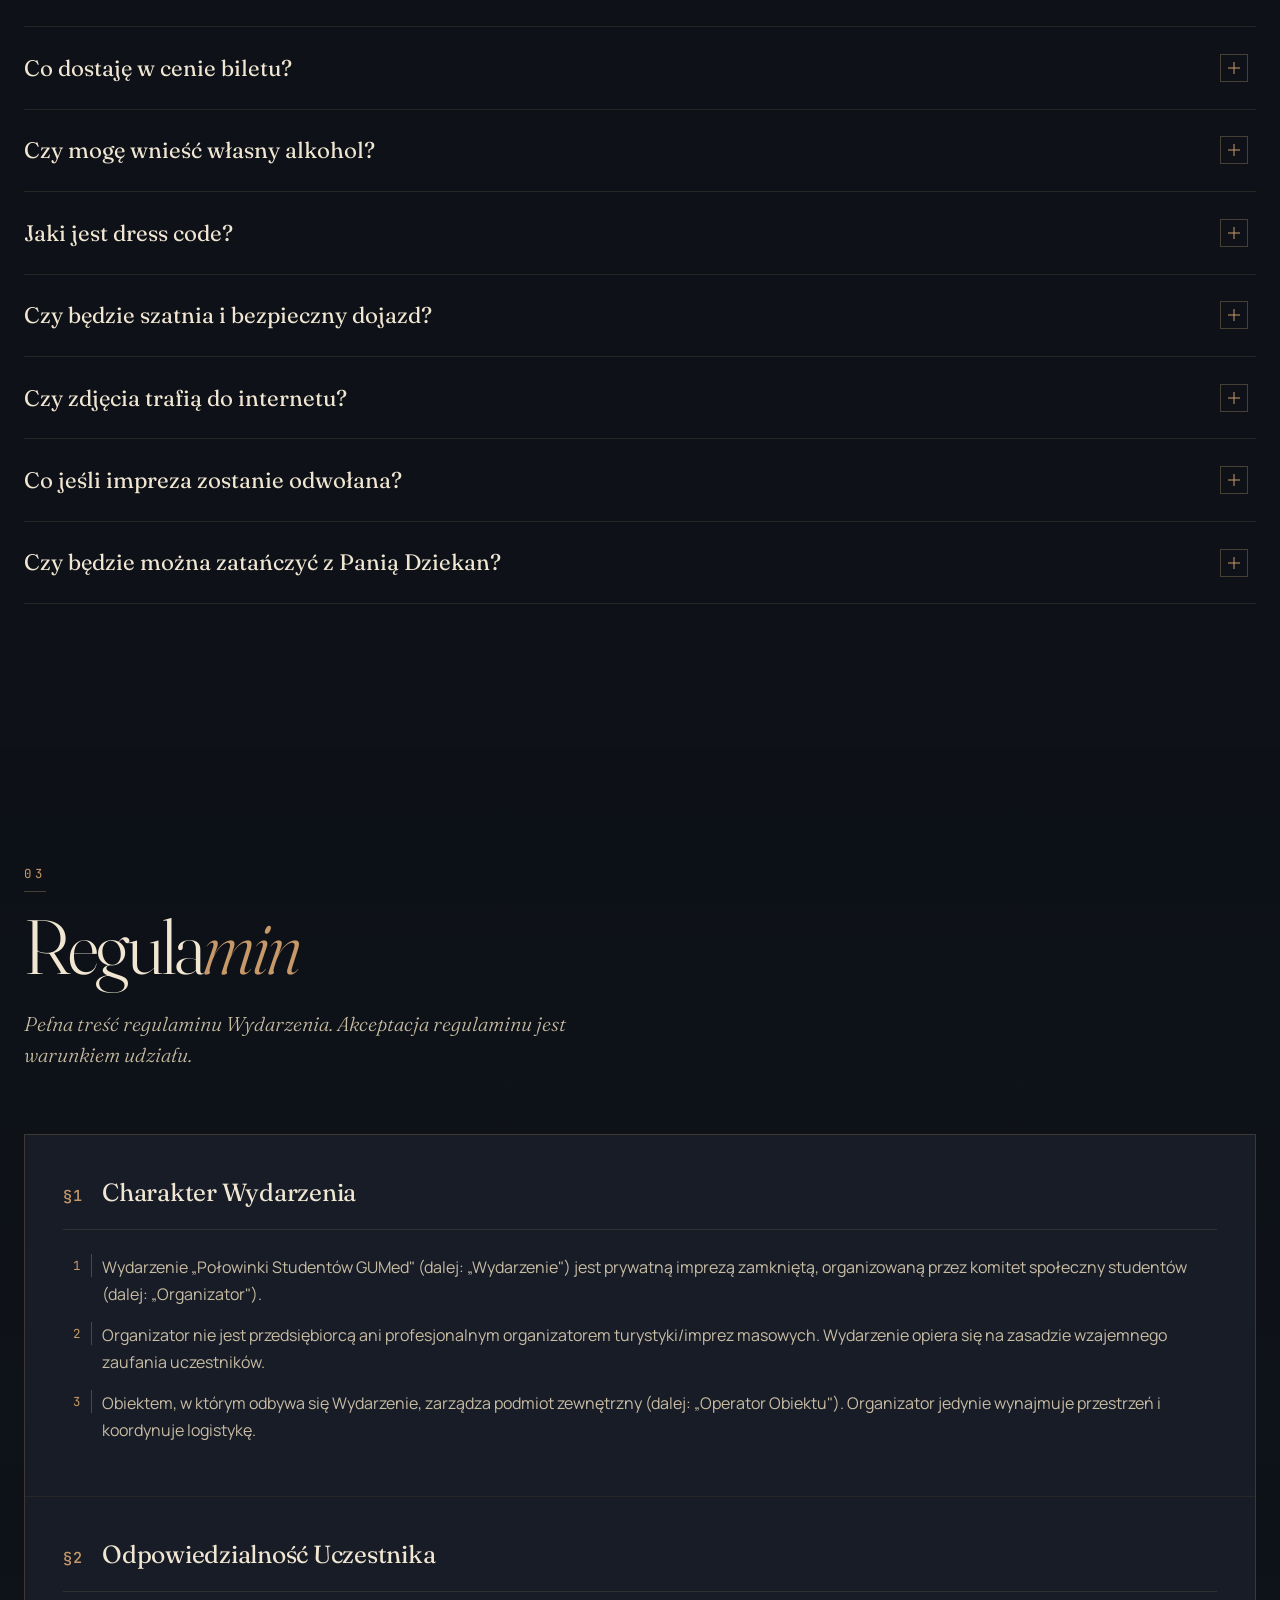
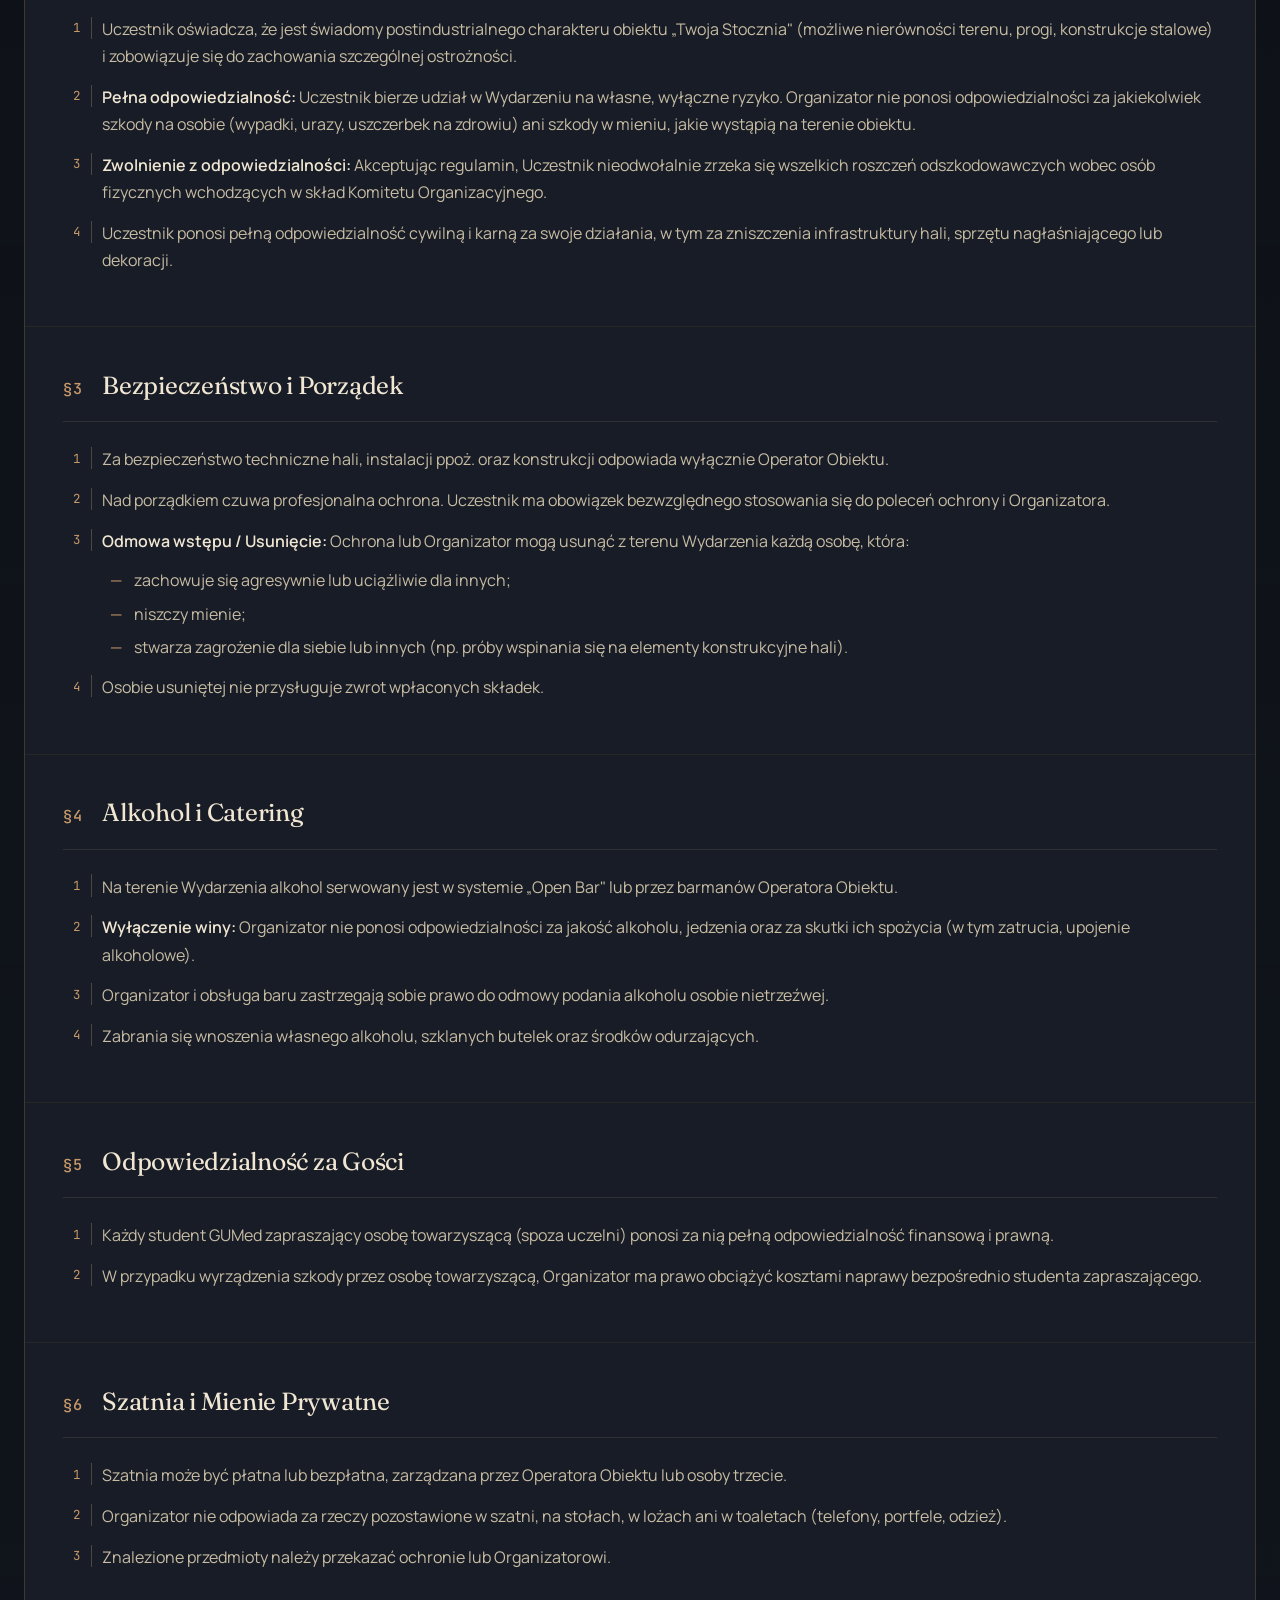
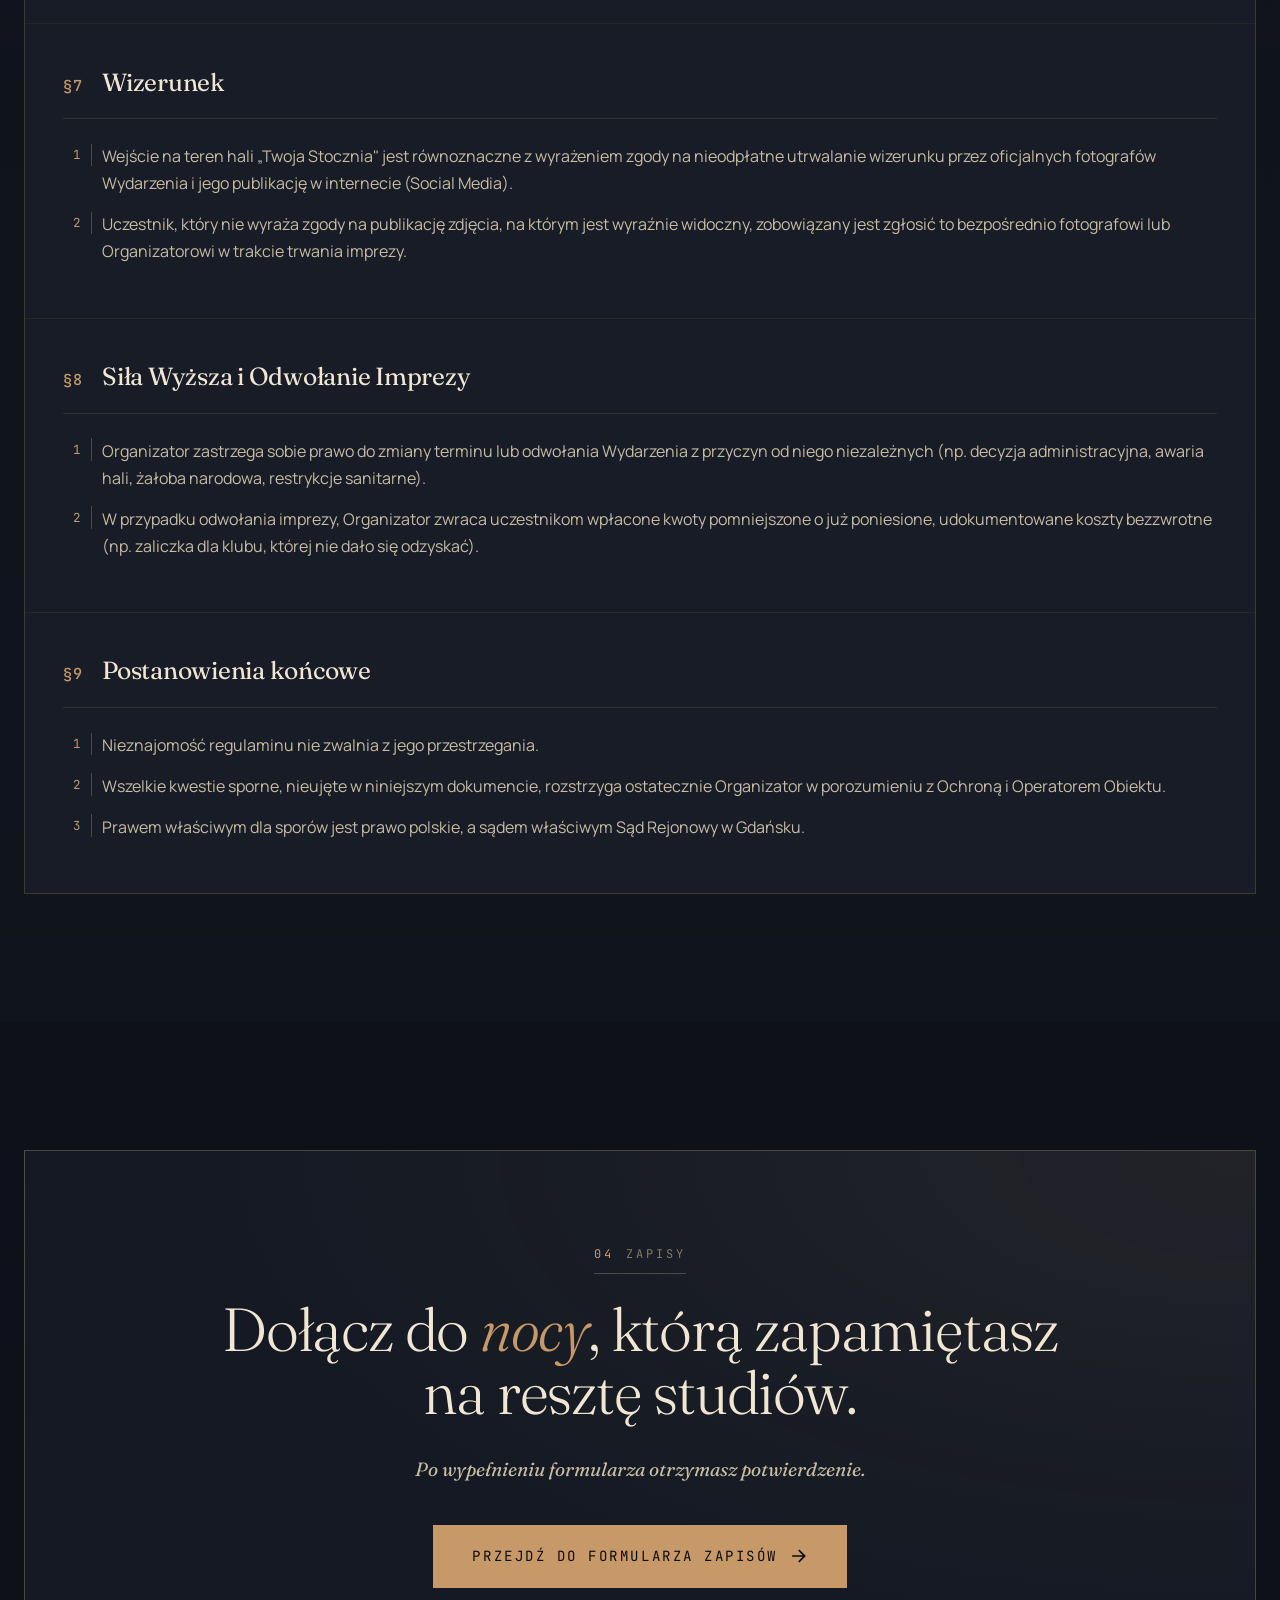
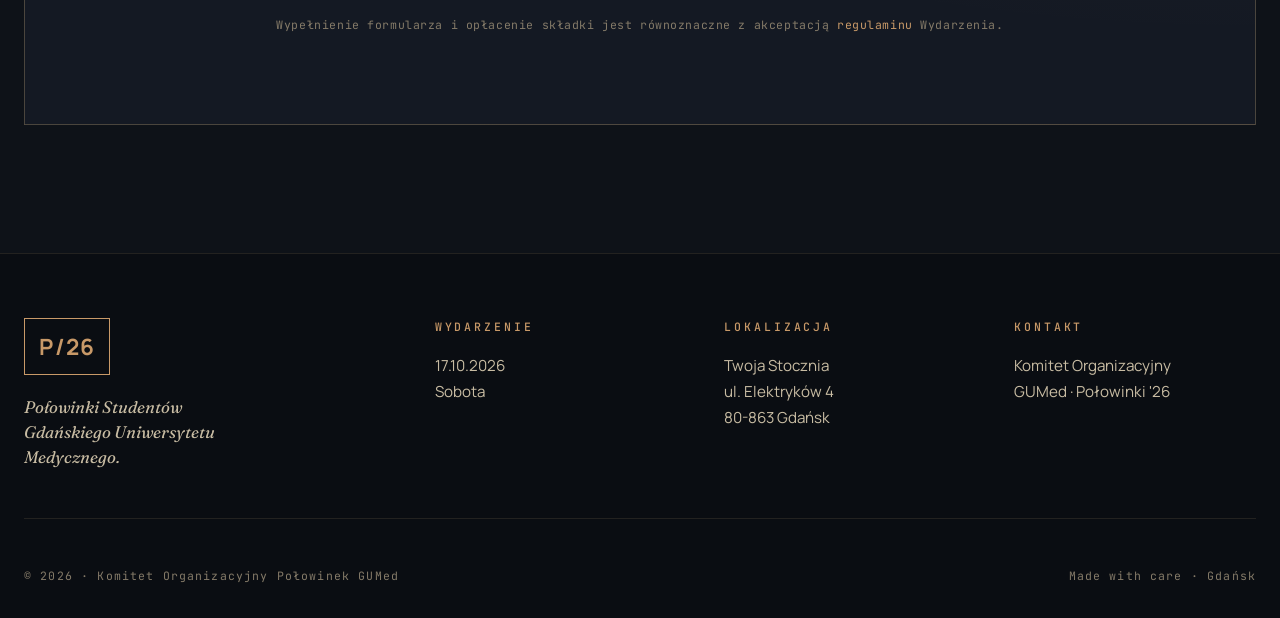
==== commit 40eaa586: "Update index.html" ====
--- a/index.html
+++ b/index.html
@@ -222,193 +222,174 @@
         </div>
     </section>
 
-    <!-- FAQ -->
-    <section id="faq" class="section section-faq">
-        <div class="container">
-            <div class="section-head">
-                <span class="section-num">02</span>
-                <h2 class="section-title">FA<em>Q</em></h2>
-                <p class="section-lede">Krótkie odpowiedzi na pytania, które dostajemy najczęściej. Reszta — w regulaminie.</p>
-            </div>
-
-            <div class="faq-list">
-                
-                <!-- Zaktualizowane pytania o wydarzenie i logistykę -->
-                <details class="faq-item">
-                    <summary>
-                        <span class="faq-q">Gdzie i kiedy odbywają się Połowinki? Czy miejsce lub termin mogą ulec zmianie?</span>
-                        <span class="faq-icon" aria-hidden="true"></span>
-                    </summary>
-                    <div class="faq-a">
-                        <p>Widzimy się w sobotę 17 października w obiekcie Twoja Stocznia przy ul. Elektryków 4 w Gdańsku. Zmiana terminu lub miejsca nie wchodzi w grę – data i lokalizacja są już ostatecznie przypieczętowane.</p>
-                    </div>
-                </details>
-                
-                <details class="faq-item">
-                    <summary>
-                        <span class="faq-q">Do kiedy trzeba wypełnić deklarację i co muszę w niej podać?</span>
-                        <span class="faq-icon" aria-hidden="true"></span>
-                    </summary>
-                    <div class="faq-a">
-                        <p>Formularz deklaracji należy wypełnić do 13 maja (środa). Zależy nam, abyś na tym etapie podjął ostateczną decyzję co do tego, czy bierzesz w wydarzeniu udział z osobą towarzyszącą, czy decydujesz się na bilet pojedynczy.</p>
-                    </div>
-                </details>
-
-                <details class="faq-item">
-                    <summary>
-                        <span class="faq-q">Kiedy muszę podać ostateczne dane osoby towarzyszącej?</span>
-                        <span class="faq-icon" aria-hidden="true"></span>
-                    </summary>
-                    <div class="faq-a">
-                        <p>Imię i nazwisko Twojej osoby towarzyszącej będziemy zbierać bliżej wydarzenia – możesz spodziewać się formularza w tej sprawie na przełomie lipca i sierpnia.</p>
-                    </div>
-                </details>
-
-                <details class="faq-item">
-                    <summary>
-                        <span class="faq-q">Ile wynoszą opłaty i jak wygląda harmonogram wpłat?</span>
-                        <span class="faq-icon" aria-hidden="true"></span>
-                    </summary>
-                    <div class="faq-a">
-                        <p>Całkowity koszt uczestnictwa wyniesie około 600 zł (zakładamy wahania rzędu +/- 25 zł, w zależności od ostatecznych wycen ubezpieczenia i dekoracji). Aby ułatwić Wam płatność, koszty rozbijemy na 3 transze o podobnej wysokości (do ok. 200 zł). Pierwsza wpłata mija 15 maja, a druga do końca czerwca.</p>
-                    </div>
-                </details>
-
-                <details class="faq-item">
-                    <summary>
-                        <span class="faq-q">Do kogo mam wpłacić pieniądze?</span>
-                        <span class="faq-icon" aria-hidden="true"></span>
-                    </summary>
-                    <div class="faq-a">
-                        <p>Dla ułatwienia opłaty w grupach będą zbierać starości, którzy przekażą je następnie odpowiednim członkom komitetu organizacyjnego.</p>
-                    </div>
-                </details>
-                
-                <details class="faq-item">
-                    <summary>
-                        <span class="faq-q">Co stanie się z resztkami po rozliczeniu i drobnymi nadwyżkami?</span>
-                        <span class="faq-icon" aria-hidden="true"></span>
-                    </summary>
-                    <div class="faq-a">
-                        <p>Ze względów logistycznych i ze względu na bardzo niską wartość jednostkową (szacunkowo około 1,50 – 2,00 zł na osobę w przeliczeniu), niewykorzystane końcówki z budżetu imprezy nie będą zwracane. Zamiast tego cała zebrana w ten sposób pula zostanie przekazana w imieniu studentów na wsparcie wybranych organizacji charytatywnych.</p>
-                    </div>
-                </details>
-
-                <details class="faq-item">
-    <summary>
-        <span class="faq-q">Co w przypadku kolizji terminu z wyjazdem na Erasmus+?</span>
-        <span class="faq-icon" aria-hidden="true"></span>
-    </summary>
-    <div class="faq-a">
-        <p>To dylemat, przed którym staje co roku wielu studentów. Połowinki odbywają się w szczycie semestru zimowego (17 października), więc jeśli planujesz wyjazd, masz dwie opcje: albo zaplanowanie krótkiego powrotu do Gdańska na ten jeden wyjątkowy weekend, albo rezygnację z udziału w wydarzeniu.</p>
-        <p><strong>Ważna rada:</strong> Radzimy bardzo dokładnie sprawdzić kalendarz akademicki uczelni przyjmującej oraz terminy zjazdów/egzaminów przed wypełnieniem deklaracji. Decyzja o udziale jest wiążąca, a późniejsza rezygnacja z powodu wyjazdu na Erasmusa może wiązać się z utratą wpłaconych transz zgodnie z zasadami rozliczeń.</p>
+   <!-- FAQ -->
+<section id="faq" class="section section-faq">
+    <div class="container">
+        <div class="section-head">
+            <span class="section-num">02</span>
+            <h2 class="section-title">FA<em>Q</em></h2>
+            <p class="section-lede">Krótkie odpowiedzi na pytania, które dostajemy najczęściej. Reszta — w regulaminie.</p>
+        </div>
+
+        <div class="faq-list">
+            
+            <!-- BLOK 1: ZAPISY I PŁATNOŚCI -->
+            <details class="faq-item">
+                <summary>
+                    <span class="faq-q">Do kiedy trzeba wypełnić deklarację i co muszę w niej podać?</span>
+                    <span class="faq-icon" aria-hidden="true"></span>
+                </summary>
+                <div class="faq-a">
+                    <p>Formularz deklaracji należy wypełnić do 13 maja (środa). Zależy nam, abyś na tym etapie podjął ostateczną decyzję co do tego, czy bierzesz w wydarzeniu udział z osobą towarzyszącą, czy decydujesz się na bilet pojedynczy.</p>
+                </div>
+            </details>
+
+            <details class="faq-item">
+                <summary>
+                    <span class="faq-q">Ile wynoszą opłaty i jak wygląda harmonogram wpłat?</span>
+                    <span class="faq-icon" aria-hidden="true"></span>
+                </summary>
+                <div class="faq-a">
+                    <p>Całkowity koszt uczestnictwa wyniesie około 600 zł (zakładamy wahania +/- 25 zł). Kwotę rozbijemy na 3 transze o podobnej wysokości (do ok. 200 zł). Pierwsza wpłata mija 15 maja, druga do końca czerwca.</p>
+                </div>
+            </details>
+
+            <details class="faq-item">
+                <summary>
+                    <span class="faq-q">Do kogo mam wpłacić pieniądze?</span>
+                    <span class="faq-icon" aria-hidden="true"></span>
+                </summary>
+                <div class="faq-a">
+                    <p>Dla ułatwienia opłaty w grupach będą zbierać starości, którzy przekażą je następnie odpowiednim członkom komitetu organizacyjnego.</p>
+                </div>
+            </details>
+
+            <details class="faq-item">
+                <summary>
+                    <span class="faq-q">Co stanie się z resztkami po rozliczeniu i drobnymi nadwyżkami?</span>
+                    <span class="faq-icon" aria-hidden="true"></span>
+                </summary>
+                <div class="faq-a">
+                    <p>Niewykorzystane końcówki (szacunkowo 1,50 – 2,00 zł na osobę) nie będą zwracane ze względów logistycznych. Cała pula zostanie przekazana na wsparcie organizacji charytatywnych.</p>
+                </div>
+            </details>
+
+            <!-- BLOK 2: UCZESTNICY I GOŚCIE -->
+            <details class="faq-item">
+                <summary>
+                    <span class="faq-q">Kto może wziąć udział i czy osoba spoza uczelni płaci tyle samo?</span>
+                    <span class="faq-icon" aria-hidden="true"></span>
+                </summary>
+                <div class="faq-a">
+                    <p>Wydarzenie jest dla studentów GUMed (połowa studiów) i ich gości. Koszt dla osoby towarzyszącej jest taki sam jak dla studenta – składka pokrywa identyczny pakiet świadczeń.</p>
+                </div>
+            </details>
+
+            <details class="faq-item">
+                <summary>
+                    <span class="faq-q">Kiedy muszę podać ostateczne dane osoby towarzyszącej?</span>
+                    <span class="faq-icon" aria-hidden="true"></span>
+                </summary>
+                <div class="faq-a">
+                    <p>Imię i nazwisko osoby towarzyszącej będziemy zbierać na przełomie lipca i sierpnia w osobnym formularzu.</p>
+                </div>
+            </details>
+
+            <details class="faq-item">
+                <summary>
+                    <span class="faq-q">Co w przypadku kolizji terminu z wyjazdem na Erasmus+?</span>
+                    <span class="faq-icon" aria-hidden="true"></span>
+                </summary>
+                <div class="faq-a">
+                    <p>Jeśli planujesz wyjazd, musisz zdecydować: krótki powrót do Gdańska na ten weekend lub rezygnacja. Radzimy sprawdzić kalendarz uczelni przyjmującej, bo decyzja o wpłacie jest wiążąca.</p>
+                </div>
+            </details>
+
+            <!-- BLOK 3: LOGISTYKA I ORGANIZACJA -->
+            <details class="faq-item">
+                <summary>
+                    <span class="faq-q">Gdzie i kiedy odbywają się Połowinki?</span>
+                    <span class="faq-icon" aria-hidden="true"></span>
+                </summary>
+                <div class="faq-a">
+                    <p>Sobota, 17 października, Twoja Stocznia (ul. Elektryków 4). Data i lokalizacja są już ostateczne i nie ulegną zmianie.</p>
+                </div>
+            </details>
+
+            <details class="faq-item">
+                <summary>
+                    <span class="faq-q">Co dostaję w cenie biletu?</span>
+                    <span class="faq-icon" aria-hidden="true"></span>
+                </summary>
+                <div class="faq-a">
+                    <p>Wstęp, open bar, catering, oprawę muzyczną (DJ), fotorelację, ubezpieczenie NNW oraz dekoracje.</p>
+                </div>
+            </details>
+
+            <details class="faq-item">
+                <summary>
+                    <span class="faq-q">Czy mogę wnieść własny alkohol?</span>
+                    <span class="faq-icon" aria-hidden="true"></span>
+                </summary>
+                <div class="faq-a">
+                    <p>Nie. Cały alkohol serwowany jest przez obsługę w ramach open baru. Wnoszenie własnych butelek jest surowo zabronione.</p>
+                </div>
+            </details>
+
+            <details class="faq-item">
+                <summary>
+                    <span class="faq-q">Jaki jest dress code?</span>
+                    <span class="faq-icon" aria-hidden="true"></span>
+                </summary>
+                <div class="faq-a">
+                    <p>Elegancki – koszula lub marynarka mile widziana. Uwaga: obiekt jest postindustrialny (nierówności), więc szpilki wybierasz na własne ryzyko!</p>
+                </div>
+            </details>
+
+            <details class="faq-item">
+                <summary>
+                    <span class="faq-q">Czy będzie szatnia i bezpieczny dojazd?</span>
+                    <span class="faq-icon" aria-hidden="true"></span>
+                </summary>
+                <div class="faq-a">
+                    <p>Szatnia będzie dostępna (może być płatna). Obiekt jest 10 min od SKM Gdańsk Stocznia. Polecamy komunikację publiczną lub aplikacje typu Uber/Bolt.</p>
+                </div>
+            </details>
+
+            <!-- BLOK 4: FORMALNOŚCI I INNE -->
+            <details class="faq-item">
+                <summary>
+                    <span class="faq-q">Czy zdjęcia trafią do internetu?</span>
+                    <span class="faq-icon" aria-hidden="true"></span>
+                </summary>
+                <div class="faq-a">
+                    <p>Tak, wejście oznacza zgodę na publikację fotorelacji w social media. Jeśli nie chcesz publikacji swojego wizerunku, zgłoś to fotografowi na miejscu.</p>
+                </div>
+            </details>
+
+            <details class="faq-item">
+                <summary>
+                    <span class="faq-q">Co jeśli impreza zostanie odwołana?</span>
+                    <span class="faq-icon" aria-hidden="true"></span>
+                </summary>
+                <div class="faq-a">
+                    <p>Zwracamy wpłacone kwoty pomniejszone o już poniesione, udokumentowane koszty bezzwrotne (np. zaliczki dla podwykonawców).</p>
+                </div>
+            </details>
+
+            <details class="faq-item">
+                <summary>
+                    <span class="faq-q">Czy będzie można zatańczyć z Panią Dziekan?</span>
+                    <span class="faq-icon" aria-hidden="true"></span>
+                </summary>
+                <div class="faq-a">
+                    <p>;)</p>
+                </div>
+            </details>
+            
+        </div>
     </div>
-</details>
-
-                <!-- Pozostałe, istniejące pytania wpisujące się w wytyczne -->
-                <details class="faq-item">
-                    <summary>
-                        <span class="faq-q">Kto może wziąć udział w Połowinkach?</span>
-                        <span class="faq-icon" aria-hidden="true"></span>
-                    </summary>
-                    <div class="faq-a">
-                        <p>Wydarzenie jest skierowane przede wszystkim do studentów GUMed znajdujących się w połowie studiów. Każdy student może zaprosić jedną osobę towarzyszącą — także spoza uczelni — i ponosi za nią pełną odpowiedzialność.</p>
-                    </div>
-                </details>
-
-                <details class="faq-item">
-                    <summary>
-                        <span class="faq-q">Co dostaję w cenie biletu?</span>
-                        <span class="faq-icon" aria-hidden="true"></span>
-                    </summary>
-                    <div class="faq-a">
-                        <p>Wstęp na wydarzenie, open bar, catering, oprawę muzyczną (DJ), profesjonalną fotorelację, ubezpieczenie oraz dekoracje. Szczegółowy zakres pojawi się w mailu po zapisach.</p>
-                    </div>
-                </details>
-
-                <details class="faq-item">
-                    <summary>
-                        <span class="faq-q">Jaki jest dress code?</span>
-                        <span class="faq-icon" aria-hidden="true"></span>
-                    </summary>
-                    <div class="faq-a">
-                        <p> Elegancki - koszula lub marynarka mile widziana. Pamiętajcie jednak, że obiekt jest postindustrialny, są progi i nierówności — szpilki na własne ryzyko, sneakersy też dadzą radę, jeśli stylowe.</p>
-                    </div>
-                </details>
-
-                <details class="faq-item">
-                    <summary>
-                        <span class="faq-q">Czy mogę wnieść własny alkohol?</span>
-                        <span class="faq-icon" aria-hidden="true"></span>
-                    </summary>
-                    <div class="faq-a">
-                        <p>Absolutnie nie. Cały alkohol serwowany jest na miejscu w ramach open baru przez profesjonalną obsługę obiektu. Wnoszenie własnego alkoholu, jakichkolwiek szklanych butelek oraz środków odurzających jest surowo zabronione.</p>
-                    </div>
-                </details>
-
-                <details class="faq-item">
-                    <summary>
-                        <span class="faq-q">Czy będzie szatnia?</span>
-                        <span class="faq-icon" aria-hidden="true"></span>
-                    </summary>
-                    <div class="faq-a">
-                        <p>Tak — szatnia jest prowadzona przez Operatora Obiektu lub firmę zewnętrzną i może być płatna. Organizator nie odpowiada za rzeczy wartościowe pozostawione w szatni, lożach ani na stołach.</p>
-                    </div>
-                </details>
-
-                <details class="faq-item">
-                    <summary>
-                        <span class="faq-q">Jak dojechać i wrócić?</span>
-                        <span class="faq-icon" aria-hidden="true"></span>
-                    </summary>
-                    <div class="faq-a">
-                        <p>Twoja Stocznia leży 10 min spacerem od stacji SKM Gdańsk Stocznia. Polecamy komunikację publiczną do północy oraz aplikacje typu Uber/Bolt po imprezie. Parking w okolicy jest ograniczony — nie planujcie wracać autem.</p>
-                    </div>
-                </details>
-
-                <details class="faq-item">
-                    <summary>
-                        <span class="faq-q">Czy zdjęcia trafią do internetu?</span>
-                        <span class="faq-icon" aria-hidden="true"></span>
-                    </summary>
-                    <div class="faq-a">
-                        <p>Tak — wejście na halę oznacza zgodę na utrwalanie wizerunku przez oficjalnych fotografów i publikację w social media. Jeśli nie chcesz, by konkretne zdjęcie z Twoim wyraźnym wizerunkiem zostało opublikowane — zgłoś to fotografowi lub Organizatorowi w trakcie wydarzenia.</p>
-                    </div>
-                </details>
-
-                <details class="faq-item">
-                    <summary>
-                        <span class="faq-q">Co jeśli impreza zostanie odwołana?</span>
-                        <span class="faq-icon" aria-hidden="true"></span>
-                    </summary>
-                    <div class="faq-a">
-                        <p>W przypadku odwołania z przyczyn niezależnych od Organizatora (siła wyższa, decyzje administracyjne, awaria obiektu) zwracamy uczestnikom wpłacone kwoty pomniejszone o już poniesione, udokumentowane koszty bezzwrotne (np. zaliczki dla podwykonawców).</p>
-                    </div>
-                </details>
-
-<details class="faq-item">
-                    <summary>
-                        <span class="faq-q">Czy będzie można zatańczyć z Panią Dziekan?</span>
-                        <span class="faq-icon" aria-hidden="true"></span>
-                    </summary>
-                    <div class="faq-a">
-                        <p>;)</p>
-                    </div>
-                </details>
-
-                <details class="faq-item">
-                    <summary>
-                        <span class="faq-q">Ile kosztuje wstęp dla osoby towarzyszącej spoza GUMed?</span>
-                        <span class="faq-icon" aria-hidden="true"></span>
-                    </summary>
-                    <div class="faq-a">
-                        <p>Koszt uczestnictwa dla osoby towarzyszącej jest taki sam jak dla studenta GUMed. Składka pokrywa identyczny pakiet świadczeń (open bar, catering, miejsce w hali), dlatego kwota nie ulega zmianie.</p>
-                    </div>
-                </details>
-                
-            </div>
-        </div>
-    </section>
+</section>
     <!-- REGULAMIN -->
     <section id="regulamin" class="section section-rules">
         <div class="container">
